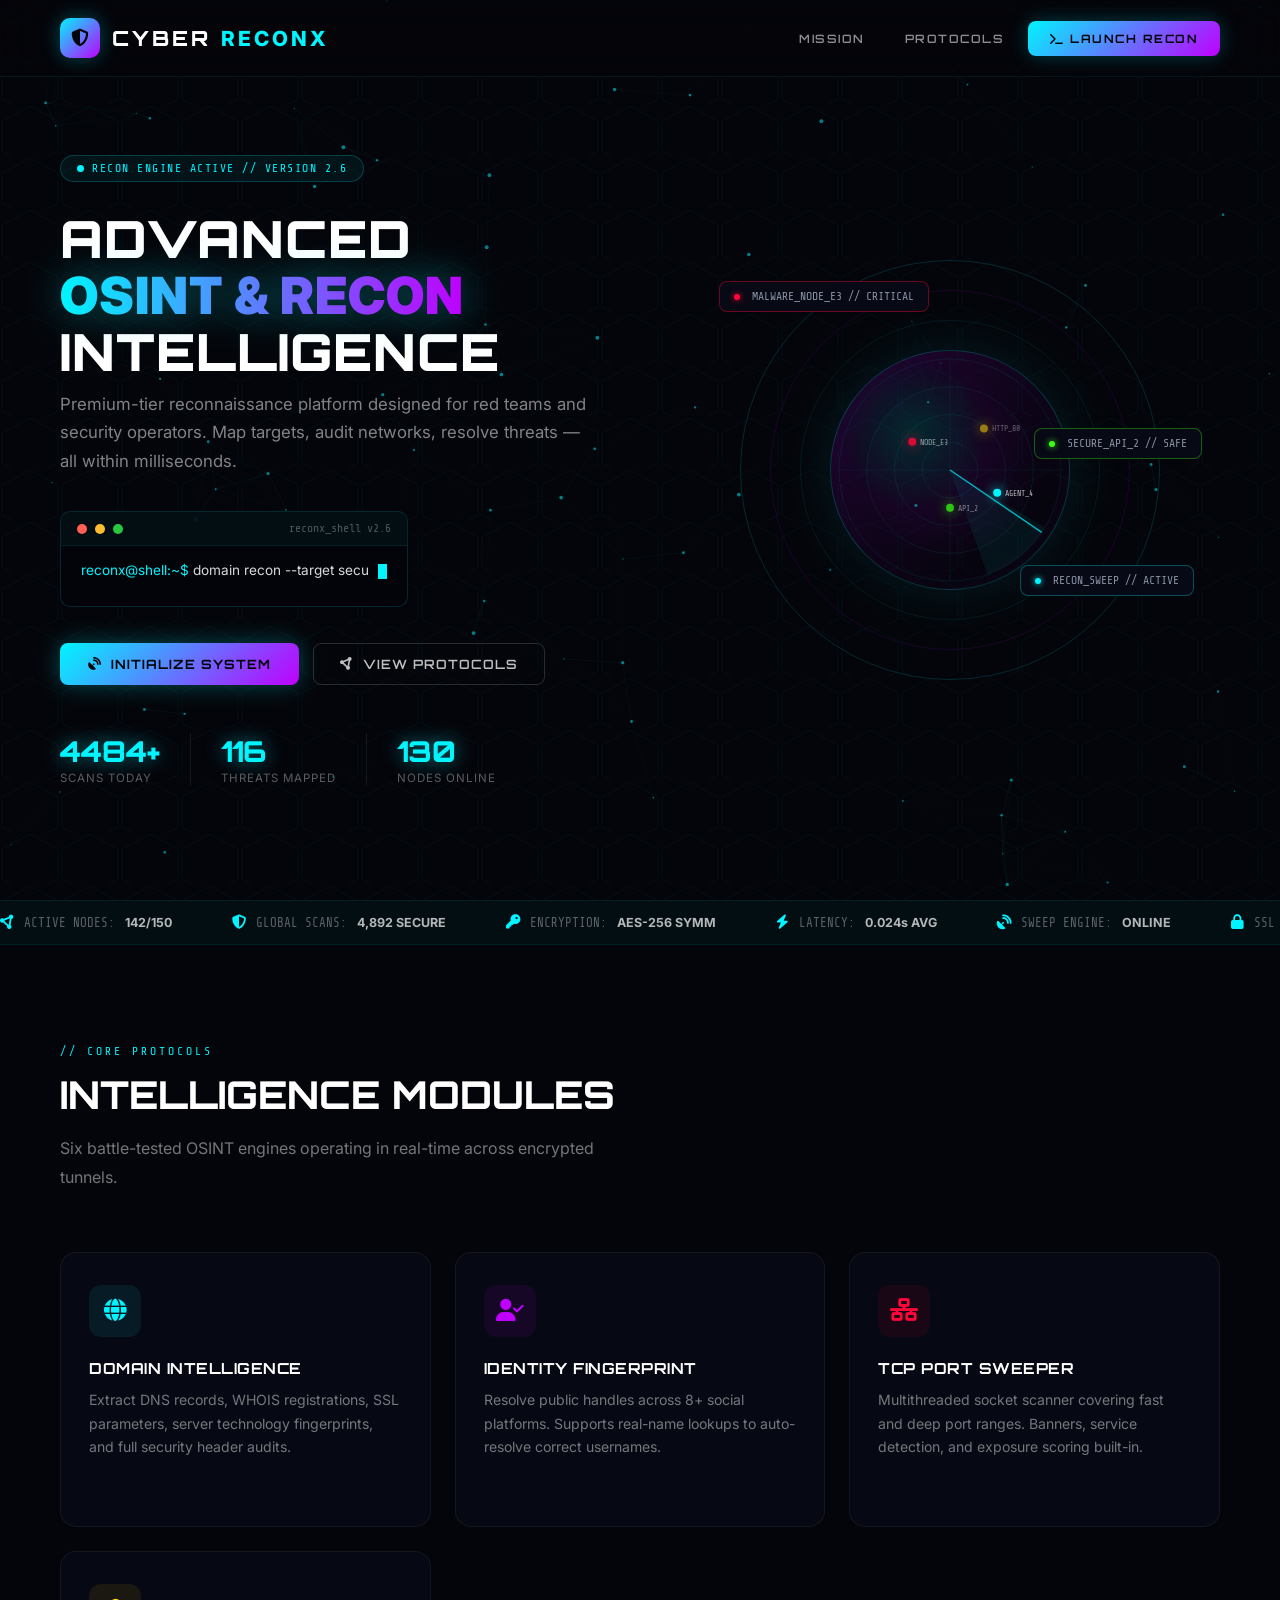
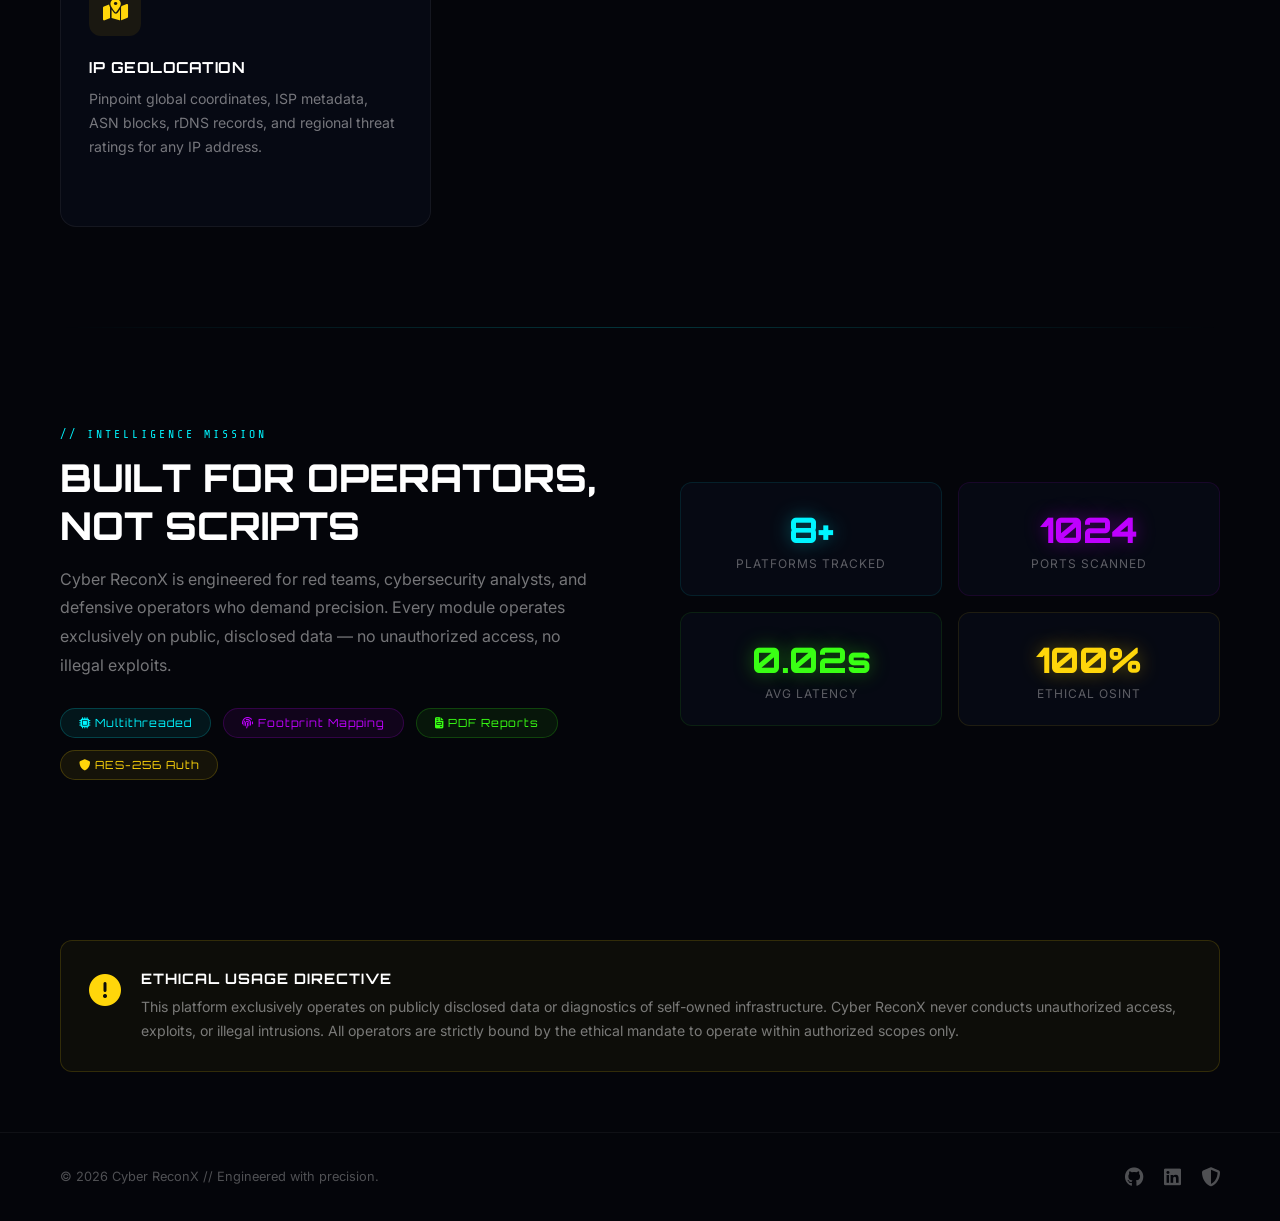
==== templates/index.html @ b82c9123 "Initial commit: Cyber ReconX OSINT platform v1.4" ====
<!DOCTYPE html>
<html lang="en">
<head>
    <meta charset="UTF-8">
    <meta name="viewport" content="width=device-width, initial-scale=1.0">
    <title>Cyber ReconX — OSINT Intelligence Platform</title>
    <meta name="description" content="Premium OSINT and network intelligence platform for red teams, analysts, and security operators.">
    <link href="https://fonts.googleapis.com/css2?family=Orbitron:wght@400;600;700;800;900&family=Share+Tech+Mono&family=Inter:wght@300;400;500;600;700&display=swap" rel="stylesheet">
    <link rel="stylesheet" href="https://cdnjs.cloudflare.com/ajax/libs/font-awesome/6.4.0/css/all.min.css">
    <link rel="stylesheet" href="/static/css/style.css">
    <style>
        /* ─── PAGE-LEVEL OVERRIDES ─── */
        :root {
            --neon-cyan: #00f5ff;
            --neon-purple: #bf00ff;
            --neon-green: #39ff14;
            --neon-red: #ff073a;
            --dark-base: #04050a;
            --dark-card: rgba(8, 10, 22, 0.8);
        }
        body.landing-body { background: var(--dark-base); overflow-x: hidden; }

        /* Particle Canvas */
        #particleCanvas {
            position: fixed; top: 0; left: 0;
            width: 100%; height: 100%;
            z-index: 0; pointer-events: none;
        }

        /* Hex Grid Overlay */
        .hex-overlay {
            position: fixed; inset: 0; z-index: 0; pointer-events: none;
            background-image: url("data:image/svg+xml,%3Csvg xmlns='http://www.w3.org/2000/svg' width='60' height='52'%3E%3Cpolygon points='30,2 58,17 58,47 30,62 2,47 2,17' fill='none' stroke='rgba(0,245,255,0.04)' stroke-width='1'/%3E%3C/svg%3E");
            background-size: 60px 52px;
        }

        /* ─── NAVBAR ─── */
        .nx-nav {
            position: fixed; top: 0; left: 0; right: 0; z-index: 999;
            display: flex; align-items: center; justify-content: space-between;
            padding: 18px 60px;
            background: rgba(4,5,10,0.75);
            backdrop-filter: blur(20px);
            border-bottom: 1px solid rgba(0,245,255,0.08);
            transition: all 0.4s ease;
        }
        .nx-nav.scrolled {
            padding: 12px 60px;
            background: rgba(4,5,10,0.95);
            border-bottom-color: rgba(0,245,255,0.15);
        }
        .nx-logo {
            display: flex; align-items: center; gap: 12px;
            text-decoration: none;
        }
        .nx-logo-icon {
            width: 40px; height: 40px;
            background: linear-gradient(135deg, var(--neon-cyan), var(--neon-purple));
            border-radius: 10px;
            display: flex; align-items: center; justify-content: center;
            font-size: 1.1rem; color: #04050a; font-weight: 900;
            box-shadow: 0 0 20px rgba(0,245,255,0.3);
            animation: logo-pulse 3s ease-in-out infinite;
        }
        @keyframes logo-pulse {
            0%,100% { box-shadow: 0 0 20px rgba(0,245,255,0.3); }
            50% { box-shadow: 0 0 35px rgba(191,0,255,0.4), 0 0 60px rgba(0,245,255,0.15); }
        }
        .nx-logo-text {
            font-family: 'Orbitron', sans-serif;
            font-size: 1.3rem; font-weight: 800; letter-spacing: 3px;
            color: #fff;
        }
        .nx-logo-text span { color: var(--neon-cyan); }
        .nx-links { display: flex; align-items: center; gap: 8px; }
        .nx-link {
            color: rgba(255,255,255,0.55);
            text-decoration: none;
            font-family: 'Orbitron', sans-serif;
            font-size: 0.72rem; font-weight: 600; letter-spacing: 1.5px;
            padding: 8px 16px; border-radius: 6px;
            transition: all 0.3s ease;
        }
        .nx-link:hover { color: var(--neon-cyan); background: rgba(0,245,255,0.06); }
        .nx-cta {
            background: linear-gradient(135deg, var(--neon-cyan), var(--neon-purple));
            color: #04050a !important; font-weight: 700 !important;
            padding: 10px 22px; border-radius: 8px;
            box-shadow: 0 0 20px rgba(0,245,255,0.25);
            transition: all 0.3s ease;
        }
        .nx-cta:hover { transform: translateY(-2px); box-shadow: 0 0 30px rgba(0,245,255,0.45); background: none !important; color: var(--neon-cyan) !important; border: 1px solid var(--neon-cyan); }

        /* ─── HERO ─── */
        .hero-wrap {
            min-height: 100vh;
            display: flex; align-items: center;
            padding: 100px 60px 60px;
            position: relative; z-index: 1;
        }
        .hero-inner {
            max-width: 1300px; margin: 0 auto; width: 100%;
            display: grid; grid-template-columns: 1fr 1fr; gap: 80px; align-items: center;
        }
        /* Left */
        .hero-badge {
            display: inline-flex; align-items: center; gap: 8px;
            background: rgba(0,245,255,0.06);
            border: 1px solid rgba(0,245,255,0.2);
            border-radius: 50px; padding: 6px 16px;
            font-family: 'Share Tech Mono', monospace;
            font-size: 0.72rem; color: var(--neon-cyan);
            letter-spacing: 1.5px; margin-bottom: 28px;
            animation: badge-float 4s ease-in-out infinite;
        }
        @keyframes badge-float {
            0%,100% { transform: translateY(0); }
            50% { transform: translateY(-4px); }
        }
        .badge-dot {
            width: 7px; height: 7px; border-radius: 50%;
            background: var(--neon-cyan);
            animation: badge-blink 1.2s ease-in-out infinite;
        }
        @keyframes badge-blink {
            0%,100% { opacity: 1; box-shadow: 0 0 6px var(--neon-cyan); }
            50% { opacity: 0.4; box-shadow: none; }
        }
        .hero-h1 {
            font-family: 'Orbitron', sans-serif;
            font-size: clamp(2.2rem, 4vw, 3.8rem);
            font-weight: 900; line-height: 1.1;
            color: #fff; letter-spacing: 1px; margin-bottom: 10px;
        }
        .hero-h1 .grad-text {
            background: linear-gradient(90deg, var(--neon-cyan), var(--neon-purple));
            -webkit-background-clip: text; -webkit-text-fill-color: transparent;
            background-clip: text;
            filter: drop-shadow(0 0 20px rgba(0,245,255,0.4));
        }
        .hero-sub {
            font-size: 1.05rem; color: rgba(255,255,255,0.5);
            line-height: 1.7; margin-bottom: 36px; max-width: 540px;
        }

        /* Terminal Box */
        .hero-terminal {
            background: rgba(4,5,10,0.9);
            border: 1px solid rgba(0,245,255,0.15);
            border-radius: 10px; margin-bottom: 36px;
            overflow: hidden;
        }
        .hero-terminal-bar {
            display: flex; align-items: center; gap: 8px;
            padding: 10px 16px;
            background: rgba(0,245,255,0.04);
            border-bottom: 1px solid rgba(0,245,255,0.08);
        }
        .t-dot { width: 10px; height: 10px; border-radius: 50%; }
        .t-dot.r { background: #ff5f57; }
        .t-dot.y { background: #febc2e; }
        .t-dot.g { background: #28c840; }
        .t-title { font-family: 'Share Tech Mono', monospace; font-size: 0.72rem; color: rgba(255,255,255,0.3); margin-left: auto; }
        .hero-terminal-body {
            padding: 16px 20px;
            font-family: 'Share Tech Mono', monospace;
            font-size: 0.85rem; min-height: 60px;
        }
        .t-prompt { color: var(--neon-cyan); }
        .t-cmd { color: rgba(255,255,255,0.85); }
        .t-cursor {
            display: inline-block; width: 9px; height: 15px;
            background: var(--neon-cyan); margin-left: 2px;
            animation: tcursor 0.8s step-end infinite;
            vertical-align: middle;
        }
        @keyframes tcursor { 50% { opacity: 0; } }

        /* Buttons */
        .hero-btns { display: flex; gap: 14px; flex-wrap: wrap; margin-bottom: 48px; }
        .btn-nx-primary {
            display: inline-flex; align-items: center; gap: 9px;
            background: linear-gradient(135deg, var(--neon-cyan), var(--neon-purple));
            color: #04050a; font-family: 'Orbitron', sans-serif;
            font-size: 0.8rem; font-weight: 700; letter-spacing: 1px;
            padding: 13px 28px; border-radius: 8px;
            text-decoration: none; border: none; cursor: pointer;
            transition: all 0.3s ease;
            box-shadow: 0 0 25px rgba(0,245,255,0.3);
        }
        .btn-nx-primary:hover {
            transform: translateY(-3px);
            box-shadow: 0 8px 40px rgba(0,245,255,0.5);
        }
        .btn-nx-outline {
            display: inline-flex; align-items: center; gap: 9px;
            background: transparent;
            color: rgba(255,255,255,0.75); font-family: 'Orbitron', sans-serif;
            font-size: 0.8rem; font-weight: 600; letter-spacing: 1px;
            padding: 12px 26px; border-radius: 8px;
            text-decoration: none; cursor: pointer;
            border: 1px solid rgba(255,255,255,0.15);
            transition: all 0.3s ease;
        }
        .btn-nx-outline:hover {
            border-color: var(--neon-cyan);
            color: var(--neon-cyan);
            background: rgba(0,245,255,0.05);
        }

        /* Hero Stats row */
        .hero-stats { display: flex; gap: 30px; flex-wrap: wrap; }
        .h-stat { display: flex; flex-direction: column; }
        .h-stat-val {
            font-family: 'Orbitron', sans-serif;
            font-size: 1.8rem; font-weight: 800;
            color: var(--neon-cyan);
            text-shadow: 0 0 20px rgba(0,245,255,0.5);
        }
        .h-stat-label { font-size: 0.72rem; color: rgba(255,255,255,0.35); letter-spacing: 1px; margin-top: 2px; }
        .h-stat-divider { width: 1px; background: rgba(255,255,255,0.08); }

        /* ─── RIGHT: ANIMATED GLOBE / RADAR ─── */
        .hero-right { display: flex; align-items: center; justify-content: center; position: relative; }
        .globe-container {
            position: relative; width: 420px; height: 420px;
        }
        .globe-ring {
            position: absolute; inset: 0;
            border-radius: 50%;
            border: 1px solid rgba(0,245,255,0.1);
            animation: ring-spin linear infinite;
        }
        .globe-ring:nth-child(1) { animation-duration: 8s; border-color: rgba(0,245,255,0.15); }
        .globe-ring:nth-child(2) {
            inset: 30px;
            border-color: rgba(191,0,255,0.12);
            animation-duration: 12s; animation-direction: reverse;
        }
        .globe-ring:nth-child(3) {
            inset: 60px;
            border-color: rgba(0,245,255,0.08);
            animation-duration: 16s;
        }
        @keyframes ring-spin {
            from { transform: rotate(0deg) rotateX(60deg); }
            to { transform: rotate(360deg) rotateX(60deg); }
        }
        .globe-core {
            position: absolute;
            inset: 90px;
            border-radius: 50%;
            background: radial-gradient(circle at 35% 35%, rgba(0,245,255,0.15), rgba(191,0,255,0.1), transparent 70%);
            border: 1px solid rgba(0,245,255,0.2);
            box-shadow:
                0 0 60px rgba(0,245,255,0.1),
                inset 0 0 40px rgba(191,0,255,0.08);
            overflow: hidden;
        }
        #radarCanvas { width: 100%; height: 100%; border-radius: 50%; }

        /* Floating threat tags */
        .threat-tag {
            position: absolute;
            background: rgba(8,10,22,0.9);
            border: 1px solid rgba(0,245,255,0.25);
            border-radius: 8px; padding: 8px 14px;
            font-family: 'Share Tech Mono', monospace;
            font-size: 0.72rem;
            backdrop-filter: blur(10px);
            animation: tag-float 5s ease-in-out infinite;
            white-space: nowrap;
        }
        .threat-tag .tt-dot { display: inline-block; width: 6px; height: 6px; border-radius: 50%; margin-right: 6px; }
        .threat-tag-1 { top: 5%; left: -5%; animation-delay: 0s; border-color: rgba(255,7,58,0.4); }
        .threat-tag-2 { bottom: 20%; right: -8%; animation-delay: 1.5s; border-color: rgba(0,245,255,0.3); }
        .threat-tag-3 { top: 40%; right: -10%; animation-delay: 3s; border-color: rgba(57,255,20,0.35); }
        @keyframes tag-float {
            0%,100% { transform: translateY(0); }
            50% { transform: translateY(-8px); }
        }

        /* ─── MARQUEE STRIP ─── */
        .marquee-strip {
            position: relative; z-index: 1;
            background: rgba(0,245,255,0.04);
            border-top: 1px solid rgba(0,245,255,0.08);
            border-bottom: 1px solid rgba(0,245,255,0.08);
            padding: 14px 0; overflow: hidden;
        }
        .marquee-inner {
            display: flex; gap: 60px;
            animation: marquee-scroll 30s linear infinite;
            width: max-content;
        }
        @keyframes marquee-scroll {
            from { transform: translateX(0); }
            to { transform: translateX(-50%); }
        }
        .marquee-item {
            display: flex; align-items: center; gap: 10px;
            font-family: 'Share Tech Mono', monospace;
            font-size: 0.78rem; color: rgba(255,255,255,0.35);
            white-space: nowrap;
        }
        .marquee-item i { color: var(--neon-cyan); font-size: 0.9rem; }
        .marquee-item span.val { color: rgba(255,255,255,0.7); font-weight: bold; }

        /* ─── ABOUT / FEATURES ─── */
        .section-wrap {
            padding: 100px 60px; position: relative; z-index: 1;
        }
        .section-label {
            font-family: 'Share Tech Mono', monospace;
            font-size: 0.72rem; color: var(--neon-cyan);
            letter-spacing: 3px; text-transform: uppercase;
            margin-bottom: 12px; display: block;
        }
        .section-h {
            font-family: 'Orbitron', sans-serif;
            font-size: clamp(1.6rem, 3vw, 2.4rem);
            font-weight: 800; color: #fff;
            margin-bottom: 16px;
        }
        .section-p {
            color: rgba(255,255,255,0.45); line-height: 1.8;
            max-width: 580px; font-size: 1rem;
        }

        /* Features Grid */
        .features-nx-grid {
            display: grid;
            grid-template-columns: repeat(auto-fit, minmax(280px, 1fr));
            gap: 24px; margin-top: 60px;
        }
        .feat-card {
            background: var(--dark-card);
            border: 1px solid rgba(255,255,255,0.06);
            border-radius: 16px; padding: 32px 28px;
            position: relative; overflow: hidden;
            transition: all 0.4s cubic-bezier(0.165,0.84,0.44,1);
            cursor: default;
        }
        .feat-card::before {
            content: ''; position: absolute;
            top: 0; left: 0; right: 0; height: 1px;
            background: linear-gradient(90deg, transparent, var(--feat-color), transparent);
            opacity: 0; transition: opacity 0.4s ease;
        }
        .feat-card:hover { transform: translateY(-6px); border-color: rgba(255,255,255,0.12); }
        .feat-card:hover::before { opacity: 1; }
        .feat-icon-wrap {
            width: 52px; height: 52px; border-radius: 12px;
            display: flex; align-items: center; justify-content: center;
            font-size: 1.4rem; margin-bottom: 22px;
            background: var(--feat-bg);
        }
        .feat-h { font-family: 'Orbitron', sans-serif; font-size: 0.95rem; font-weight: 700; color: #fff; margin-bottom: 10px; letter-spacing: 0.5px; }
        .feat-p { color: rgba(255,255,255,0.45); font-size: 0.88rem; line-height: 1.7; }
        .feat-arrow {
            display: inline-flex; align-items: center; gap: 6px;
            margin-top: 20px; color: var(--feat-color);
            font-size: 0.78rem; font-family: 'Share Tech Mono', monospace;
            opacity: 0; transform: translateX(-8px);
            transition: all 0.3s ease;
        }
        .feat-card:hover .feat-arrow { opacity: 1; transform: translateX(0); }

        .feat-card.cyan  { --feat-color: var(--neon-cyan);   --feat-bg: rgba(0,245,255,0.08); }
        .feat-card.purple{ --feat-color: var(--neon-purple); --feat-bg: rgba(191,0,255,0.08); }
        .feat-card.red   { --feat-color: var(--neon-red);    --feat-bg: rgba(255,7,58,0.08); }
        .feat-card.yellow{ --feat-color: #ffd60a;            --feat-bg: rgba(255,214,10,0.08); }
        .feat-card.cyan  .feat-icon-wrap i { color: var(--neon-cyan); }
        .feat-card.purple .feat-icon-wrap i { color: var(--neon-purple); }
        .feat-card.red   .feat-icon-wrap i { color: var(--neon-red); }
        .feat-card.yellow .feat-icon-wrap i { color: #ffd60a; }

        /* Glow divider */
        .glow-divider {
            height: 1px; margin: 0 60px;
            background: linear-gradient(90deg, transparent, rgba(0,245,255,0.2), transparent);
            position: relative; z-index: 1;
        }

        /* Ethics */
        .ethics-nx {
            display: flex; align-items: flex-start; gap: 20px;
            background: rgba(255,214,10,0.04);
            border: 1px solid rgba(255,214,10,0.15);
            border-radius: 12px; padding: 28px;
            margin: 60px;
            position: relative; z-index: 1;
        }
        .ethics-icon { font-size: 2rem; color: #ffd60a; flex-shrink: 0; margin-top: 2px; }
        .ethics-nx h5 { font-family: 'Orbitron', sans-serif; color: #fff; margin-bottom: 8px; font-size: 0.9rem; letter-spacing: 1px; }
        .ethics-nx p { font-size: 0.88rem; color: rgba(255,255,255,0.45); line-height: 1.7; }

        /* Footer */
        .nx-footer {
            position: relative; z-index: 1;
            border-top: 1px solid rgba(255,255,255,0.05);
            padding: 32px 60px;
            display: flex; align-items: center; justify-content: space-between;
        }
        .nx-footer p { font-size: 0.8rem; color: rgba(255,255,255,0.3); }
        .nx-footer-links { display: flex; gap: 20px; }
        .nx-footer-links a { color: rgba(255,255,255,0.3); font-size: 1.2rem; transition: color 0.3s ease; text-decoration: none; }
        .nx-footer-links a:hover { color: var(--neon-cyan); }

        @media(max-width: 900px) {
            .hero-inner { grid-template-columns: 1fr; gap: 50px; }
            .globe-container { width: 300px; height: 300px; }
            .nx-nav { padding: 16px 24px; }
            .hero-wrap { padding: 90px 24px 50px; }
            .section-wrap { padding: 70px 24px; }
            .ethics-nx { margin: 0 24px 40px; }
            .glow-divider { margin: 0 24px; }
        }
    </style>
</head>
<body class="landing-body">
    <canvas id="particleCanvas"></canvas>
    <div class="hex-overlay"></div>

    <!-- Navbar -->
    <nav class="nx-nav" id="mainNav">
        <a href="/" class="nx-logo">
            <div class="nx-logo-icon"><i class="fa-solid fa-shield-halved"></i></div>
            <span class="nx-logo-text">CYBER <span>RECONX</span></span>
        </a>
        <div class="nx-links">
            <a href="#mission" class="nx-link">MISSION</a>
            <a href="#protocols" class="nx-link">PROTOCOLS</a>
            <a href="/login" class="nx-link nx-cta"><i class="fa-solid fa-terminal"></i> LAUNCH RECON</a>
        </div>
    </nav>

    <!-- Hero Section -->
    <section class="hero-wrap" id="hero">
        <div class="hero-inner">
            <!-- Left -->
            <div class="hero-left">
                <div class="hero-badge">
                    <span class="badge-dot"></span>
                    RECON ENGINE ACTIVE // VERSION 2.6
                </div>

                <h1 class="hero-h1">
                    ADVANCED<br>
                    <span class="grad-text">OSINT & RECON</span><br>
                    INTELLIGENCE
                </h1>

                <p class="hero-sub">
                    Premium-tier reconnaissance platform designed for red teams and security operators.
                    Map targets, audit networks, resolve threats — all within milliseconds.
                </p>

                <div class="hero-terminal">
                    <div class="hero-terminal-bar">
                        <span class="t-dot r"></span>
                        <span class="t-dot y"></span>
                        <span class="t-dot g"></span>
                        <span class="t-title">reconx_shell v2.6</span>
                    </div>
                    <div class="hero-terminal-body">
                        <span class="t-prompt">reconx@shell:~$ </span>
                        <span class="t-cmd" id="termCmd"></span>
                        <span class="t-cursor"></span>
                    </div>
                </div>

                <div class="hero-btns">
                    <a href="/login" class="btn-nx-primary"><i class="fa-solid fa-satellite-dish"></i> INITIALIZE SYSTEM</a>
                    <a href="#protocols" class="btn-nx-outline"><i class="fa-solid fa-circle-nodes"></i> VIEW PROTOCOLS</a>
                </div>

                <div class="hero-stats">
                    <div class="h-stat">
                        <span class="h-stat-val" id="count1">0</span>
                        <span class="h-stat-label">SCANS TODAY</span>
                    </div>
                    <div class="h-stat-divider"></div>
                    <div class="h-stat">
                        <span class="h-stat-val" id="count2">0</span>
                        <span class="h-stat-label">THREATS MAPPED</span>
                    </div>
                    <div class="h-stat-divider"></div>
                    <div class="h-stat">
                        <span class="h-stat-val" id="count3">0</span>
                        <span class="h-stat-label">NODES ONLINE</span>
                    </div>
                </div>
            </div>

            <!-- Right: Radar Globe -->
            <div class="hero-right">
                <div class="globe-container">
                    <div class="globe-ring"></div>
                    <div class="globe-ring"></div>
                    <div class="globe-ring"></div>
                    <div class="globe-core">
                        <canvas id="radarCanvas"></canvas>
                    </div>

                    <div class="threat-tag threat-tag-1">
                        <span class="tt-dot" style="background:#ff073a;box-shadow:0 0 6px #ff073a;"></span>
                        MALWARE_NODE_E3 // CRITICAL
                    </div>
                    <div class="threat-tag threat-tag-2">
                        <span class="tt-dot" style="background:#00f5ff;box-shadow:0 0 6px #00f5ff;"></span>
                        RECON_SWEEP // ACTIVE
                    </div>
                    <div class="threat-tag threat-tag-3">
                        <span class="tt-dot" style="background:#39ff14;box-shadow:0 0 6px #39ff14;"></span>
                        SECURE_API_2 // SAFE
                    </div>
                </div>
            </div>
        </div>
    </section>

    <!-- Marquee Strip -->
    <div class="marquee-strip">
        <div class="marquee-inner" id="marqueeInner">
            <!-- items duplicated by JS -->
        </div>
    </div>

    <!-- Features Section -->
    <section class="section-wrap" id="protocols">
        <div style="max-width:1300px;margin:0 auto;">
            <span class="section-label">// CORE PROTOCOLS</span>
            <h2 class="section-h">INTELLIGENCE MODULES</h2>
            <p class="section-p">Six battle-tested OSINT engines operating in real-time across encrypted tunnels.</p>

            <div class="features-nx-grid">
                <div class="feat-card cyan">
                    <div class="feat-icon-wrap"><i class="fa-solid fa-globe"></i></div>
                    <h4 class="feat-h">DOMAIN INTELLIGENCE</h4>
                    <p class="feat-p">Extract DNS records, WHOIS registrations, SSL parameters, server technology fingerprints, and full security header audits.</p>
                    <span class="feat-arrow"><i class="fa-solid fa-arrow-right"></i> ACTIVATE MODULE</span>
                </div>
                <div class="feat-card purple">
                    <div class="feat-icon-wrap"><i class="fa-solid fa-user-check"></i></div>
                    <h4 class="feat-h">IDENTITY FINGERPRINT</h4>
                    <p class="feat-p">Resolve public handles across 8+ social platforms. Supports real-name lookups to auto-resolve correct usernames.</p>
                    <span class="feat-arrow"><i class="fa-solid fa-arrow-right"></i> ACTIVATE MODULE</span>
                </div>
                <div class="feat-card red">
                    <div class="feat-icon-wrap"><i class="fa-solid fa-network-wired"></i></div>
                    <h4 class="feat-h">TCP PORT SWEEPER</h4>
                    <p class="feat-p">Multithreaded socket scanner covering fast and deep port ranges. Banners, service detection, and exposure scoring built-in.</p>
                    <span class="feat-arrow"><i class="fa-solid fa-arrow-right"></i> ACTIVATE MODULE</span>
                </div>
                <div class="feat-card yellow">
                    <div class="feat-icon-wrap"><i class="fa-solid fa-map-location-dot"></i></div>
                    <h4 class="feat-h">IP GEOLOCATION</h4>
                    <p class="feat-p">Pinpoint global coordinates, ISP metadata, ASN blocks, rDNS records, and regional threat ratings for any IP address.</p>
                    <span class="feat-arrow"><i class="fa-solid fa-arrow-right"></i> ACTIVATE MODULE</span>
                </div>
            </div>
        </div>
    </section>

    <div class="glow-divider"></div>

    <!-- About / Mission -->
    <section class="section-wrap" id="mission">
        <div style="max-width:1300px;margin:0 auto;display:grid;grid-template-columns:1fr 1fr;gap:80px;align-items:center;">
            <div>
                <span class="section-label">// INTELLIGENCE MISSION</span>
                <h2 class="section-h">BUILT FOR OPERATORS,<br>NOT SCRIPTS</h2>
                <p class="section-p" style="max-width:100%;">
                    Cyber ReconX is engineered for red teams, cybersecurity analysts, and defensive operators who demand precision.
                    Every module operates exclusively on public, disclosed data — no unauthorized access, no illegal exploits.
                </p>
                <div style="display:flex;flex-wrap:wrap;gap:12px;margin-top:28px;">
                    <span style="background:rgba(0,245,255,0.07);border:1px solid rgba(0,245,255,0.2);padding:7px 18px;border-radius:50px;font-family:'Orbitron',sans-serif;font-size:0.7rem;color:var(--neon-cyan);letter-spacing:1px;"><i class="fa-solid fa-microchip"></i> Multithreaded</span>
                    <span style="background:rgba(191,0,255,0.07);border:1px solid rgba(191,0,255,0.2);padding:7px 18px;border-radius:50px;font-family:'Orbitron',sans-serif;font-size:0.7rem;color:var(--neon-purple);letter-spacing:1px;"><i class="fa-solid fa-fingerprint"></i> Footprint Mapping</span>
                    <span style="background:rgba(57,255,20,0.07);border:1px solid rgba(57,255,20,0.2);padding:7px 18px;border-radius:50px;font-family:'Orbitron',sans-serif;font-size:0.7rem;color:var(--neon-green);letter-spacing:1px;"><i class="fa-solid fa-file-invoice"></i> PDF Reports</span>
                    <span style="background:rgba(255,214,10,0.07);border:1px solid rgba(255,214,10,0.2);padding:7px 18px;border-radius:50px;font-family:'Orbitron',sans-serif;font-size:0.7rem;color:#ffd60a;letter-spacing:1px;"><i class="fa-solid fa-shield"></i> AES-256 Auth</span>
                </div>
            </div>
            <div style="display:grid;grid-template-columns:1fr 1fr;gap:16px;">
                <div style="background:var(--dark-card);border:1px solid rgba(0,245,255,0.1);border-radius:12px;padding:24px;text-align:center;">
                    <div style="font-family:'Orbitron',sans-serif;font-size:2.2rem;font-weight:800;color:var(--neon-cyan);text-shadow:0 0 20px rgba(0,245,255,0.4);">8+</div>
                    <div style="font-size:0.75rem;color:rgba(255,255,255,0.35);margin-top:4px;letter-spacing:1px;">PLATFORMS TRACKED</div>
                </div>
                <div style="background:var(--dark-card);border:1px solid rgba(191,0,255,0.1);border-radius:12px;padding:24px;text-align:center;">
                    <div style="font-family:'Orbitron',sans-serif;font-size:2.2rem;font-weight:800;color:var(--neon-purple);text-shadow:0 0 20px rgba(191,0,255,0.4);">1024</div>
                    <div style="font-size:0.75rem;color:rgba(255,255,255,0.35);margin-top:4px;letter-spacing:1px;">PORTS SCANNED</div>
                </div>
                <div style="background:var(--dark-card);border:1px solid rgba(57,255,20,0.1);border-radius:12px;padding:24px;text-align:center;">
                    <div style="font-family:'Orbitron',sans-serif;font-size:2.2rem;font-weight:800;color:var(--neon-green);text-shadow:0 0 20px rgba(57,255,20,0.4);">0.02s</div>
                    <div style="font-size:0.75rem;color:rgba(255,255,255,0.35);margin-top:4px;letter-spacing:1px;">AVG LATENCY</div>
                </div>
                <div style="background:var(--dark-card);border:1px solid rgba(255,214,10,0.1);border-radius:12px;padding:24px;text-align:center;">
                    <div style="font-family:'Orbitron',sans-serif;font-size:2.2rem;font-weight:800;color:#ffd60a;text-shadow:0 0 20px rgba(255,214,10,0.4);">100%</div>
                    <div style="font-size:0.75rem;color:rgba(255,255,255,0.35);margin-top:4px;letter-spacing:1px;">ETHICAL OSINT</div>
                </div>
            </div>
        </div>
    </section>

    <!-- Ethics Banner -->
    <div class="ethics-nx">
        <span class="ethics-icon"><i class="fa-solid fa-circle-exclamation"></i></span>
        <div>
            <h5>ETHICAL USAGE DIRECTIVE</h5>
            <p>This platform exclusively operates on publicly disclosed data or diagnostics of self-owned infrastructure. Cyber ReconX never conducts unauthorized access, exploits, or illegal intrusions. All operators are strictly bound by the ethical mandate to operate within authorized scopes only.</p>
        </div>
    </div>

    <!-- Footer -->
    <footer class="nx-footer">
        <p>&copy; 2026 Cyber ReconX // Engineered with precision.</p>
        <div class="nx-footer-links">
            <a href="#"><i class="fa-brands fa-github"></i></a>
            <a href="#"><i class="fa-brands fa-linkedin"></i></a>
            <a href="#"><i class="fa-solid fa-shield-halved"></i></a>
        </div>
    </footer>

    <script>
    // ─── PARTICLE NETWORK ───
    (function() {
        const canvas = document.getElementById('particleCanvas');
        const ctx = canvas.getContext('2d');
        let W, H, particles = [];
        const PARTICLE_COUNT = 80;
        const MAX_DIST = 140;

        function resize() {
            W = canvas.width = window.innerWidth;
            H = canvas.height = window.innerHeight;
        }
        resize();
        window.addEventListener('resize', resize);

        for (let i = 0; i < PARTICLE_COUNT; i++) {
            particles.push({
                x: Math.random() * window.innerWidth,
                y: Math.random() * window.innerHeight,
                vx: (Math.random() - 0.5) * 0.4,
                vy: (Math.random() - 0.5) * 0.4,
                r: Math.random() * 1.5 + 0.5
            });
        }

        function drawParticles() {
            ctx.clearRect(0, 0, W, H);
            particles.forEach(p => {
                p.x += p.vx; p.y += p.vy;
                if (p.x < 0 || p.x > W) p.vx *= -1;
                if (p.y < 0 || p.y > H) p.vy *= -1;
                ctx.beginPath();
                ctx.arc(p.x, p.y, p.r, 0, Math.PI * 2);
                ctx.fillStyle = 'rgba(0,245,255,0.5)';
                ctx.fill();
            });
            for (let i = 0; i < particles.length; i++) {
                for (let j = i + 1; j < particles.length; j++) {
                    const dx = particles[i].x - particles[j].x;
                    const dy = particles[i].y - particles[j].y;
                    const dist = Math.sqrt(dx*dx + dy*dy);
                    if (dist < MAX_DIST) {
                        ctx.beginPath();
                        ctx.moveTo(particles[i].x, particles[i].y);
                        ctx.lineTo(particles[j].x, particles[j].y);
                        ctx.strokeStyle = `rgba(0,245,255,${0.12 * (1 - dist/MAX_DIST)})`;
                        ctx.lineWidth = 0.6;
                        ctx.stroke();
                    }
                }
            }
            requestAnimationFrame(drawParticles);
        }
        drawParticles();
    })();

    // ─── RADAR CANVAS ───
    (function() {
        const c = document.getElementById('radarCanvas');
        const ctx = c.getContext('2d');
        let angle = 0;
        const blips = [
            { ax: 0.3, ay: 0.35, color: '#ff073a', label: 'NODE_E3', opacity: 1 },
            { ax: 0.68, ay: 0.28, color: '#ffd60a', label: 'HTTP_80', opacity: 0.7 },
            { ax: 0.5, ay: 0.7, color: '#39ff14', label: 'API_2', opacity: 0.9 },
            { ax: 0.75, ay: 0.62, color: '#00f5ff', label: 'AGENT_4', opacity: 0.6 },
        ];
        function resize() {
            c.width = c.offsetWidth;
            c.height = c.offsetHeight;
        }
        resize();
        window.addEventListener('resize', resize);

        function draw() {
            const W = c.width, H = c.height;
            ctx.clearRect(0, 0, W, H);
            const cx = W/2, cy = H/2;
            const r = Math.min(cx, cy) - 8;

            // Rings
            [0.25, 0.5, 0.75, 1].forEach(f => {
                ctx.beginPath();
                ctx.arc(cx, cy, r * f, 0, Math.PI * 2);
                ctx.strokeStyle = 'rgba(0,245,255,0.07)';
                ctx.lineWidth = 1;
                ctx.stroke();
            });
            // Crosshairs
            ctx.strokeStyle = 'rgba(0,245,255,0.06)';
            ctx.beginPath(); ctx.moveTo(cx-r, cy); ctx.lineTo(cx+r, cy); ctx.stroke();
            ctx.beginPath(); ctx.moveTo(cx, cy-r); ctx.lineTo(cx, cy+r); ctx.stroke();

            // Sweep
            angle += 0.013;
            ctx.save(); ctx.translate(cx, cy); ctx.rotate(angle);
            const grad = ctx.createConicalGradient ? null : (() => {
                const g = ctx.createRadialGradient(0,0,0,0,0,r);
                g.addColorStop(0, 'rgba(0,245,255,0.18)');
                g.addColorStop(1, 'rgba(0,245,255,0)');
                return g;
            })();
            ctx.beginPath(); ctx.moveTo(0,0); ctx.arc(0,0,r,-0.05, Math.PI/5); ctx.closePath();
            ctx.fillStyle = 'rgba(0,245,255,0.06)';
            ctx.fill();
            ctx.strokeStyle = 'rgba(0,245,255,0.7)'; ctx.lineWidth = 1.5;
            ctx.beginPath(); ctx.moveTo(0,0); ctx.lineTo(r,0); ctx.stroke();
            ctx.restore();

            // Blips
            blips.forEach(b => {
                const bx = cx + (b.ax - 0.5) * r * 1.7;
                const by = cy + (b.ay - 0.5) * r * 1.7;
                const bangle = Math.atan2(by-cy, bx-cx);
                const sweep = ((angle % (Math.PI*2)) + Math.PI*2) % (Math.PI*2);
                const ba = (bangle + Math.PI*2) % (Math.PI*2);
                if (Math.abs(sweep - ba) < 0.18) b.opacity = 1;
                else b.opacity = Math.max(0.12, b.opacity - 0.004);
                ctx.save();
                ctx.globalAlpha = b.opacity;
                ctx.shadowColor = b.color; ctx.shadowBlur = 12;
                ctx.beginPath(); ctx.arc(bx, by, 4, 0, Math.PI*2);
                ctx.fillStyle = b.color; ctx.fill();
                ctx.restore();
                if (b.opacity > 0.4) {
                    ctx.save(); ctx.globalAlpha = b.opacity * 0.7;
                    ctx.fillStyle = '#fff'; ctx.font = '8px "Share Tech Mono"';
                    ctx.fillText(b.label, bx+8, by+3);
                    ctx.restore();
                }
            });

            requestAnimationFrame(draw);
        }
        draw();
    })();

    // ─── TERMINAL TYPING ───
    (function() {
        const el = document.getElementById('termCmd');
        const cmds = [
            'domain recon --target secure-endpoint.org',
            'netscan --mode fast --threads 32',
            'identity trace --username leomessi',
            'ip geolocate --target 8.8.8.8 --asn',
            'report generate --output audit_2026.pdf',
        ];
        let ci = 0, ti = 0, typing = true;
        function tick() {
            if (typing) {
                if (ti < cmds[ci].length) { el.textContent += cmds[ci][ti++]; setTimeout(tick, 60); }
                else { typing = false; setTimeout(tick, 2200); }
            } else {
                if (ti > 0) { el.textContent = cmds[ci].slice(0, --ti); setTimeout(tick, 28); }
                else { typing = true; ci = (ci+1)%cmds.length; setTimeout(tick, 400); }
            }
        }
        tick();
    })();

    // ─── COUNT-UP ───
    function countUp(id, target, suffix='') {
        let v = 0, step = target / 60;
        const el = document.getElementById(id);
        const iv = setInterval(() => {
            v = Math.min(v + step, target);
            el.textContent = Math.round(v) + suffix;
            if (v >= target) clearInterval(iv);
        }, 30);
    }
    countUp('count1', 4892, '+');
    countUp('count2', 127);
    countUp('count3', 142);

    // ─── MARQUEE ───
    (function() {
        const items = [
            { icon:'fa-circle-nodes', label:'ACTIVE NODES', val:'142/150' },
            { icon:'fa-shield-halved', label:'GLOBAL SCANS', val:'4,892 SECURE' },
            { icon:'fa-key', label:'ENCRYPTION', val:'AES-256 SYMM' },
            { icon:'fa-bolt', label:'LATENCY', val:'0.024s AVG' },
            { icon:'fa-satellite-dish', label:'SWEEP ENGINE', val:'ONLINE' },
            { icon:'fa-lock', label:'SSL CERTS', val:'312 VERIFIED' },
            { icon:'fa-terminal', label:'SHELL SESSIONS', val:'6 ACTIVE' },
            { icon:'fa-globe', label:'DOMAINS MAPPED', val:'891 TODAY' },
        ];
        const container = document.getElementById('marqueeInner');
        // duplicate for infinite scroll
        [...items, ...items].forEach(item => {
            const div = document.createElement('div');
            div.className = 'marquee-item';
            div.innerHTML = `<i class="fa-solid ${item.icon}"></i> ${item.label}: <span class="val">${item.val}</span>`;
            container.appendChild(div);
        });
    })();

    // ─── NAVBAR SCROLL ───
    window.addEventListener('scroll', () => {
        document.getElementById('mainNav').classList.toggle('scrolled', window.scrollY > 60);
    });
    </script>
</body>
</html>
---- static/css/style.css ----
:root {
    --bg-dark: #08090c;
    --card-bg: rgba(15, 17, 26, 0.7);
    --border-color: rgba(27, 30, 46, 0.6);
    --text-white: #ffffff;
    --text-gray: #8a93a6;
    
    /* Neon glow colors */
    --cyan: #00f0ff;
    --purple: #bc00dd;
    --red: #ff3b30;
    --yellow: #ffcc00;
    --green: #34c759;
    
    /* Glow trans */
    --cyan-glow: rgba(0, 240, 255, 0.15);
    --purple-glow: rgba(188, 0, 221, 0.15);
    --red-glow: rgba(255, 59, 48, 0.15);
    --yellow-glow: rgba(255, 204, 0, 0.15);
}

* {
    margin: 0;
    padding: 0;
    box-sizing: border-box;
    font-family: 'Inter', sans-serif;
}

body {
    background-color: var(--bg-dark);
    color: var(--text-gray);
    overflow-x: hidden;
}

.landing-body {
    min-height: 100vh;
}

/* Glassmorphism Styles */
.glass-card {
    background: var(--card-bg);
    backdrop-filter: blur(12px);
    -webkit-backdrop-filter: blur(12px);
    border: 1px solid var(--border-color);
    border-radius: 12px;
    padding: 24px;
    box-shadow: 0 8px 32px 0 rgba(0, 0, 0, 0.4);
    transition: all 0.3s ease;
}

.glass-card:hover {
    border-color: rgba(0, 240, 255, 0.25);
    box-shadow: 0 8px 32px 0 rgba(0, 240, 255, 0.08);
}

/* Buttons */
.btn {
    display: inline-flex;
    align-items: center;
    gap: 8px;
    padding: 12px 24px;
    border-radius: 8px;
    font-weight: 600;
    text-transform: uppercase;
    font-size: 0.85rem;
    cursor: pointer;
    text-decoration: none;
    transition: all 0.3s ease;
}

.btn-primary {
    background: linear-gradient(135deg, var(--cyan), var(--purple));
    color: var(--bg-dark);
    border: none;
}

.btn-glow:hover {
    box-shadow: 0 0 15px var(--cyan);
    transform: translateY(-2px);
}

.btn-secondary {
    background: transparent;
    color: var(--text-white);
    border: 1px solid var(--border-color);
}

.btn-secondary:hover {
    background: rgba(255, 255, 255, 0.05);
    border-color: var(--text-white);
}

.border-cyan {
    border-color: var(--cyan) !important;
}

.border-cyan:hover {
    box-shadow: 0 0 10px var(--cyan);
}

/* Matrix Background Canvas */
.matrix-canvas-wrapper {
    position: fixed;
    top: 0;
    left: 0;
    width: 100vw;
    height: 100vh;
    z-index: -2;
    opacity: 0.35;
}

.cyber-grid {
    position: fixed;
    top: 0;
    left: 0;
    width: 100vw;
    height: 100vh;
    background-size: 40px 40px;
    background-image: 
        linear-gradient(to right, rgba(0, 240, 255, 0.03) 1px, transparent 1px),
        linear-gradient(to bottom, rgba(0, 240, 255, 0.03) 1px, transparent 1px);
    z-index: -1;
}

/* Navbar / Header */
.header {
    display: flex;
    justify-content: space-between;
    align-items: center;
    padding: 24px 60px;
    background: rgba(8, 9, 12, 0.8);
    backdrop-filter: blur(10px);
    border-bottom: 1px solid var(--border-color);
    position: sticky;
    top: 0;
    z-index: 100;
}

.logo {
    display: flex;
    align-items: center;
    gap: 12px;
}

.logo i {
    font-size: 1.8rem;
    color: var(--cyan);
}

.logo h1 {
    font-family: 'Orbitron', sans-serif;
    font-size: 1.5rem;
    color: var(--text-white);
    letter-spacing: 2px;
}

.logo h1 span {
    color: var(--cyan);
}

.nav {
    display: flex;
    align-items: center;
    gap: 32px;
}

.nav a {
    color: var(--text-gray);
    text-decoration: none;
    font-family: 'Orbitron', sans-serif;
    font-size: 0.85rem;
    font-weight: 600;
    transition: color 0.3s ease;
}

.nav a:hover {
    color: var(--cyan);
}

/* Hero Section */
.hero {
    min-height: calc(100vh - 100px);
    display: flex;
    align-items: center;
    justify-content: center;
    text-align: center;
    padding: 0 20px;
}

.hero-content {
    max-width: 800px;
}

.glitch-wrapper {
    margin-bottom: 24px;
}

.glitch {
    font-family: 'Orbitron', sans-serif;
    font-size: 3.5rem;
    font-weight: 800;
    color: var(--text-white);
    letter-spacing: 3px;
    position: relative;
}

.subtitle {
    font-size: 1.1rem;
    line-height: 1.6;
    margin-bottom: 32px;
}

.typing-container {
    background: rgba(15, 17, 26, 0.9);
    border: 1px solid var(--border-color);
    border-radius: 8px;
    padding: 16px 24px;
    margin-bottom: 40px;
    display: inline-flex;
    align-items: center;
    font-size: 1.1rem;
    box-shadow: 0 4px 20px rgba(0, 0, 0, 0.5);
}

.share-tech-mono {
    font-family: 'Share Tech Mono', monospace;
}

.cursor {
    color: var(--cyan);
    animation: blink 0.8s infinite;
}

@keyframes blink {
    50% { opacity: 0; }
}

.hero-buttons {
    display: flex;
    gap: 16px;
    justify-content: center;
}

/* Common Section Config */
section {
    padding: 100px 60px;
}

.container {
    max-width: 1200px;
    margin: 0 auto;
}

.section-title {
    font-family: 'Orbitron', sans-serif;
    font-size: 2rem;
    font-weight: 700;
    text-align: center;
    color: var(--text-white);
    letter-spacing: 2px;
    margin-bottom: 60px;
    position: relative;
}

.section-title::after {
    content: '';
    display: block;
    width: 60px;
    height: 3px;
    background: var(--cyan);
    margin: 15px auto 0;
    box-shadow: 0 0 10px var(--cyan);
}

/* Features Grid */
.features-grid {
    display: grid;
    grid-template-columns: repeat(auto-fit, minmax(250px, 1fr));
    gap: 32px;
}

.feature-card {
    text-align: center;
    padding: 40px 24px;
}

.feature-icon {
    font-size: 3rem;
    margin-bottom: 24px;
}

.feature-card h4 {
    font-family: 'Orbitron', sans-serif;
    color: var(--text-white);
    font-size: 1.25rem;
    margin-bottom: 16px;
}

.feature-card p {
    font-size: 0.95rem;
    line-height: 1.5;
}

.cyan-glow { color: var(--cyan); text-shadow: 0 0 15px var(--cyan); }
.purple-glow { color: var(--purple); text-shadow: 0 0 15px var(--purple); }
.red-glow { color: var(--red); text-shadow: 0 0 15px var(--red); }
.yellow-glow { color: var(--yellow); text-shadow: 0 0 15px var(--yellow); }

/* About & Ethics Layout */
.about-grid {
    display: grid;
    grid-template-columns: 2fr 1fr;
    gap: 40px;
    align-items: center;
}

.neural-icon {
    font-size: 8rem;
    color: var(--cyan);
}

.tag-badges {
    display: flex;
    gap: 12px;
    margin-top: 24px;
    flex-wrap: wrap;
}

.tag {
    background: rgba(0, 240, 255, 0.08);
    border: 1px solid rgba(0, 240, 255, 0.2);
    padding: 6px 16px;
    border-radius: 50px;
    font-size: 0.85rem;
    color: var(--cyan);
    font-family: 'Orbitron', sans-serif;
    display: inline-flex;
    align-items: center;
    gap: 8px;
}

.ethics-disclaimer {
    padding: 40px 60px;
}

.ethics-alert {
    background: rgba(255, 204, 0, 0.05);
    border: 1px solid rgba(255, 204, 0, 0.2);
    border-radius: 12px;
    padding: 24px;
    display: flex;
    gap: 20px;
    align-items: center;
}

.ethics-alert-icon i {
    font-size: 2.5rem;
    color: var(--yellow);
}

.ethics-alert-text h5 {
    color: var(--text-white);
    font-size: 1.1rem;
    margin-bottom: 8px;
    font-family: 'Orbitron', sans-serif;
}

.text-yellow {
    color: var(--yellow);
}

/* Footer style */
.footer {
    padding: 40px 60px;
    border-top: 1px solid var(--border-color);
    display: flex;
    justify-content: space-between;
    align-items: center;
    background: rgba(8, 9, 12, 0.9);
}

.footer-icons {
    display: flex;
    gap: 16px;
}

.footer-icons a {
    color: var(--text-gray);
    font-size: 1.3rem;
    transition: color 0.3s ease;
}

.footer-icons a:hover {
    color: var(--cyan);
}

/* DASHBOARD LAYOUT */
.dashboard-body {
    background: #06070a;
}

.dashboard-container {
    display: grid;
    grid-template-columns: 280px 1fr;
    min-height: 100vh;
}

/* Sidebar navigation */
.sidebar {
    background: rgba(10, 11, 18, 0.95);
    border-right: 1px solid var(--border-color);
    padding: 30px 24px;
    display: flex;
    flex-direction: column;
    z-index: 10;
}

.sidebar-brand {
    display: flex;
    align-items: center;
    gap: 12px;
    margin-bottom: 40px;
}

.sidebar-brand i {
    font-size: 1.5rem;
}

.sidebar-brand h2 {
    font-family: 'Orbitron', sans-serif;
    font-size: 1.25rem;
    color: var(--text-white);
    letter-spacing: 2px;
}

.sidebar-brand h2 span {
    color: var(--cyan);
}

.sidebar-user {
    display: flex;
    align-items: center;
    gap: 12px;
    background: rgba(255, 255, 255, 0.02);
    border: 1px solid var(--border-color);
    padding: 12px;
    border-radius: 8px;
    margin-bottom: 30px;
}

.user-avatar {
    width: 40px;
    height: 40px;
    border-radius: 50%;
    background: rgba(0, 240, 255, 0.1);
    border: 1px solid var(--cyan);
    display: flex;
    align-items: center;
    justify-content: center;
    color: var(--cyan);
}

.user-meta {
    display: flex;
    flex-direction: column;
}

.user-role {
    font-size: 0.8rem;
    color: var(--text-white);
}

.system-status {
    font-size: 0.75rem;
    display: flex;
    align-items: center;
    gap: 6px;
}

.pulse-dot {
    width: 6px;
    height: 6px;
    background: var(--green);
    border-radius: 50%;
    display: inline-block;
    box-shadow: 0 0 8px var(--green);
}

.sidebar-nav {
    display: flex;
    flex-direction: column;
    gap: 8px;
    flex-grow: 1;
}

.nav-item {
    display: flex;
    align-items: center;
    gap: 12px;
    padding: 12px 16px;
    border-radius: 8px;
    color: var(--text-gray);
    text-decoration: none;
    font-size: 0.9rem;
    font-weight: 500;
    transition: all 0.3s ease;
}

.nav-item:hover, .nav-item.active {
    color: var(--text-white);
    background: rgba(0, 240, 255, 0.05);
    border-left: 3px solid var(--cyan);
}

.sidebar-footer {
    border-top: 1px solid var(--border-color);
    padding-top: 20px;
    margin-top: auto;
}

.clock {
    font-size: 1.25rem;
    color: var(--cyan);
    letter-spacing: 1px;
    margin-bottom: 6px;
}

.system-tag {
    font-size: 0.7rem;
}

/* Main workspace area */
.main-content {
    display: flex;
    flex-direction: column;
    height: 100vh;
    overflow-y: auto;
}

.topbar {
    height: 70px;
    border-bottom: 1px solid var(--border-color);
    display: flex;
    justify-content: space-between;
    align-items: center;
    padding: 0 40px;
    background: rgba(10, 11, 18, 0.7);
    backdrop-filter: blur(8px);
}

.topbar-left {
    display: flex;
    align-items: center;
    gap: 16px;
}

.topbar-left h3 {
    font-family: 'Orbitron', sans-serif;
    color: var(--text-white);
    font-size: 1.1rem;
    letter-spacing: 1px;
}

.btn-icon {
    background: transparent;
    border: none;
    color: var(--text-gray);
    font-size: 1.25rem;
    cursor: pointer;
}

#toggle-sidebar {
    display: none;
}

.workspace-area {
    padding: 40px;
    flex-grow: 1;
}

.tab-content {
    display: none;
}

.tab-content.active {
    display: block;
    animation: fadeIn 0.4s ease-in-out;
}

@keyframes fadeIn {
    from { opacity: 0; transform: translateY(10px); }
    to { opacity: 1; transform: translateY(0); }
}

/* Stats dashboard */
.stats-grid {
    display: grid;
    grid-template-columns: repeat(auto-fit, minmax(220px, 1fr));
    gap: 24px;
    margin-bottom: 30px;
}

.stat-card {
    display: flex;
    justify-content: space-between;
    align-items: center;
    padding: 20px;
}

.border-left-cyan { border-left: 3px solid var(--cyan) !important; }
.border-left-purple { border-left: 3px solid var(--purple) !important; }
.border-left-red { border-left: 3px solid var(--red) !important; }
.border-left-yellow { border-left: 3px solid var(--yellow) !important; }

.stat-info {
    display: flex;
    flex-direction: column;
}

.stat-label {
    font-size: 0.75rem;
    letter-spacing: 1px;
}

.stat-value {
    font-family: 'Orbitron', sans-serif;
    font-size: 1.8rem;
    color: var(--text-white);
    margin-top: 6px;
}

.stat-icon {
    width: 48px;
    height: 48px;
    border-radius: 8px;
    display: flex;
    align-items: center;
    justify-content: center;
    font-size: 1.25rem;
}

.cyan-bg-trans { background: var(--cyan-glow); color: var(--cyan); }
.purple-bg-trans { background: var(--purple-glow); color: var(--purple); }
.red-bg-trans { background: var(--red-glow); color: var(--red); }
.yellow-bg-trans { background: var(--yellow-glow); color: var(--yellow); }

/* Quick shortcut grid */
.quick-tools-section {
    margin-top: 40px;
}

.quick-tools-section h4 {
    font-family: 'Orbitron', sans-serif;
    letter-spacing: 1px;
    font-size: 0.95rem;
    margin-bottom: 20px;
    color: var(--text-white);
}

.tools-grid {
    display: grid;
    grid-template-columns: repeat(auto-fit, minmax(220px, 1fr));
    gap: 24px;
}

.tool-shortcut {
    cursor: pointer;
    transition: all 0.3s ease;
}

.tool-shortcut:hover {
    transform: translateY(-4px);
    border-color: var(--cyan);
}

.shortcut-icon {
    font-size: 2rem;
    margin-bottom: 16px;
}

.tool-shortcut h5 {
    font-family: 'Orbitron', sans-serif;
    color: var(--text-white);
    margin-bottom: 8px;
}

.tool-shortcut p {
    font-size: 0.8rem;
    line-height: 1.4;
}

/* Charts & Terminal widget logs */
.ops-grid {
    display: grid;
    grid-template-columns: 1fr 1fr;
    gap: 24px;
}

.chart-container-card {
    height: 320px;
    display: flex;
    flex-direction: column;
}

.chart-container-card h4 {
    font-family: 'Orbitron', sans-serif;
    color: var(--text-white);
    margin-bottom: 16px;
    font-size: 0.95rem;
}

.chart-wrapper {
    flex-grow: 1;
    position: relative;
    max-height: 230px;
}

.terminal-card {
    display: flex;
    flex-direction: column;
    height: 320px;
    padding: 0;
    overflow: hidden;
}

.terminal-header {
    background: #0d0e14;
    border-bottom: 1px solid var(--border-color);
    padding: 12px 18px;
    display: flex;
    justify-content: space-between;
    align-items: center;
}

.terminal-dots {
    display: flex;
    gap: 6px;
}

.terminal-dots span {
    width: 8px;
    height: 8px;
    border-radius: 50%;
    display: inline-block;
}

.dot-red { background: var(--red); }
.dot-yellow { background: var(--yellow); }
.dot-green { background: var(--green); }

.terminal-title {
    font-size: 0.75rem;
    color: var(--text-gray);
}

.terminal-body {
    background: #08090c;
    padding: 16px;
    flex-grow: 1;
    overflow-y: auto;
    font-size: 0.85rem;
    line-height: 1.6;
}

.text-green { color: var(--green); }
.text-cyan { color: var(--cyan); }
.text-purple { color: var(--purple); }
.text-red { color: var(--red); }
.text-yellow { color: var(--yellow); }
.text-white { color: var(--text-white); }

/* Cyber Input Forms */
.input-panel {
    margin-bottom: 30px;
}

.input-panel h4 {
    font-family: 'Orbitron', sans-serif;
    color: var(--text-white);
    font-size: 1.1rem;
    margin-bottom: 6px;
}

.input-panel p {
    font-size: 0.85rem;
    margin-bottom: 20px;
}

.cyber-form {
    width: 100%;
}

.input-group {
    position: relative;
    display: flex;
    width: 100%;
}

.input-group input {
    width: 100%;
    background: rgba(8, 9, 12, 0.9);
    border: 1px solid var(--border-color);
    border-radius: 8px;
    padding: 14px 14px 14px 44px;
    color: var(--text-white);
    font-size: 0.95rem;
    outline: none;
    transition: all 0.3s ease;
}

.input-group input:focus {
    border-color: var(--cyan);
    box-shadow: 0 0 10px var(--cyan-glow);
}

.input-icon {
    position: absolute;
    left: 16px;
    top: 50%;
    transform: translateY(-50%);
    color: var(--text-gray);
    font-size: 1rem;
}

.input-group button {
    position: absolute;
    right: 6px;
    top: 6px;
    bottom: 6px;
    padding: 0 20px;
    border-radius: 6px;
    border: none;
}

/* Port scanner form row layout */
.input-row {
    display: flex;
    gap: 16px;
    align-items: center;
}

.select-group {
    display: flex;
    gap: 12px;
}

.select-group select {
    background: rgba(8, 9, 12, 0.9);
    border: 1px solid var(--border-color);
    color: var(--text-white);
    padding: 12px;
    border-radius: 8px;
    outline: none;
    font-size: 0.9rem;
}

/* SCANNING OVERLAY */
.scanning-overlay {
    display: flex;
    flex-direction: column;
    align-items: center;
    justify-content: center;
    padding: 60px 40px;
    gap: 20px;
    margin-bottom: 30px;
}

.scanner-anim {
    width: 60px;
    height: 60px;
    border-radius: 50%;
    border: 3px solid transparent;
    border-top-color: var(--cyan);
    border-bottom-color: var(--cyan);
    animation: spin 1s linear infinite;
    position: relative;
    box-shadow: 0 0 20px var(--cyan-glow);
}

.scanner-anim::after {
    content: '';
    position: absolute;
    top: 8px;
    left: 8px;
    right: 8px;
    bottom: 8px;
    border-radius: 50%;
    border: 3px solid transparent;
    border-left-color: var(--purple);
    border-right-color: var(--purple);
    animation: spin-reverse 1.5s linear infinite;
}

.bg-purple {
    border-top-color: var(--purple) !important;
    border-bottom-color: var(--purple) !important;
}

.bg-red {
    border-top-color: var(--red) !important;
    border-bottom-color: var(--red) !important;
}

.bg-yellow {
    border-top-color: var(--yellow) !important;
    border-bottom-color: var(--yellow) !important;
}

@keyframes spin {
    0% { transform: rotate(0deg); }
    100% { transform: rotate(360deg); }
}

@keyframes spin-reverse {
    0% { transform: rotate(0deg); }
    100% { transform: rotate(-360deg); }
}

.terminal-logs-box {
    width: 100%;
    max-width: 600px;
    background: #08090c;
    border: 1px solid var(--border-color);
    padding: 16px;
    border-radius: 8px;
    height: 120px;
    overflow-y: auto;
    font-size: 0.8rem;
    text-align: left;
}

/* RESULTS STRUCTURES */
.scan-results-container {
    animation: fadeIn 0.4s ease-in-out;
}

.results-header {
    display: flex;
    justify-content: space-between;
    align-items: center;
    margin-bottom: 24px;
}

.results-header h3 {
    font-family: 'Orbitron', sans-serif;
    color: var(--text-white);
    font-size: 1.4rem;
    letter-spacing: 1px;
}

.results-header p {
    margin-top: 6px;
    font-size: 0.85rem;
}

.threat-meter-widget {
    background: rgba(255, 255, 255, 0.02);
    border: 1px solid var(--border-color);
    padding: 12px 20px;
    border-radius: 8px;
    text-align: right;
}

.threat-meter-title {
    font-size: 0.7rem;
    text-transform: uppercase;
    letter-spacing: 1px;
    margin-bottom: 6px;
}

.threat-score-flex {
    display: flex;
    align-items: center;
    gap: 12px;
}

.threat-score-badge {
    background: var(--cyan-glow);
    border: 1px solid var(--cyan);
    color: var(--cyan);
    padding: 4px 10px;
    border-radius: 4px;
    font-size: 0.75rem;
    font-weight: 700;
}

.threat-value {
    font-family: 'Orbitron', sans-serif;
    font-size: 1.4rem;
    color: var(--text-white);
    font-weight: 800;
}

.results-details-grid {
    display: grid;
    grid-template-columns: repeat(auto-fit, minmax(320px, 1fr));
    gap: 24px;
}

.detail-sub-card h5 {
    font-family: 'Orbitron', sans-serif;
    color: var(--text-white);
    font-size: 0.95rem;
    margin-bottom: 16px;
    display: flex;
    align-items: center;
    gap: 8px;
    border-bottom: 1px solid var(--border-color);
    padding-bottom: 10px;
}

/* Custom Table */
.cyber-table {
    width: 100%;
    border-collapse: collapse;
}

.cyber-table td {
    padding: 10px 0;
    font-size: 0.85rem;
    border-bottom: 1px solid rgba(255, 255, 255, 0.03);
}

.cyber-table tr:last-child td {
    border-bottom: none;
}

.cyber-table td:first-child {
    color: var(--text-gray);
    width: 40%;
}

.cyber-table th {
    text-align: left;
    padding: 12px 8px;
    font-family: 'Orbitron', sans-serif;
    font-size: 0.75rem;
    letter-spacing: 1px;
    border-bottom: 1px solid var(--border-color);
}

.cyber-table tbody td {
    padding: 12px 8px;
    font-size: 0.85rem;
}

.full-width {
    width: 100%;
}

.span-2 {
    grid-column: span 2;
}

.responsive-table-wrapper {
    overflow-x: auto;
}

.truncate-text {
    max-width: 180px;
    white-space: nowrap;
    overflow: hidden;
    text-overflow: ellipsis;
}

/* Header pills status styles */
.headers-list {
    display: flex;
    flex-direction: column;
    gap: 12px;
}

.header-pill {
    display: flex;
    justify-content: space-between;
    align-items: center;
    background: rgba(255, 255, 255, 0.02);
    border: 1px solid var(--border-color);
    padding: 12px;
    border-radius: 8px;
}

.header-pill-left {
    display: flex;
    flex-direction: column;
}

.header-pill-name {
    font-size: 0.85rem;
    color: var(--text-white);
    font-weight: 600;
}

.header-pill-desc {
    font-size: 0.75rem;
}

.status-badge {
    padding: 4px 10px;
    border-radius: 4px;
    font-size: 0.7rem;
    font-weight: 700;
}

.status-badge.secure { background: rgba(52, 199, 89, 0.1); border: 1px solid var(--green); color: var(--green); }
.status-badge.warning { background: rgba(255, 149, 0, 0.1); border: 1px solid var(--yellow); color: var(--yellow); }

/* Username specific UI list */
.username-profile-cards {
    display: grid;
    grid-template-columns: repeat(auto-fit, minmax(260px, 1fr));
    gap: 20px;
    margin-top: 24px;
}

.profile-stat-card {
    display: flex;
    justify-content: space-between;
    align-items: center;
    padding: 18px;
    transition: all 0.3s ease;
}

/* Glow border when a profile is found */
.profile-stat-card.card-found {
    border-color: rgba(52, 199, 89, 0.35);
    box-shadow: 0 0 14px rgba(52, 199, 89, 0.08);
}

.profile-stat-card.card-found:hover {
    border-color: rgba(52, 199, 89, 0.6);
    box-shadow: 0 0 20px rgba(52, 199, 89, 0.14);
}

.profile-card-left {
    display: flex;
    flex-direction: column;
    gap: 4px;
}

.profile-card-right {
    display: flex;
    align-items: center;
    flex-shrink: 0;
    margin-left: 12px;
}

.profile-platform {
    font-family: 'Orbitron', sans-serif;
    color: var(--text-white);
    font-weight: 600;
    font-size: 0.9rem;
}

/* Resolved handle badge (e.g. @leomessi) */
.resolved-handle {
    display: inline-block;
    font-size: 0.8rem;
    color: var(--cyan);
    background: rgba(0, 240, 255, 0.07);
    border: 1px solid rgba(0, 240, 255, 0.2);
    border-radius: 4px;
    padding: 2px 8px;
    margin-top: 2px;
    letter-spacing: 0.5px;
}

.status-found {
    color: var(--green);
    font-size: 0.82rem;
}

.status-missing {
    color: var(--red);
    font-size: 0.82rem;
}

/* Common color blocks */
.bg-purple { background: var(--purple-glow) !important; color: var(--purple) !important; border: 1px solid var(--purple) !important; }
.bg-red { background: var(--red-glow) !important; color: var(--red) !important; border: 1px solid var(--red) !important; }
.bg-yellow { background: var(--yellow-glow) !important; color: var(--yellow) !important; border: 1px solid var(--yellow) !important; }

/* Utilities */
.hidden { display: none !important; }
.margin-top-20 { margin-top: 20px; }
.text-center { text-align: center; }
.full-width { width: 100% !important; }

/* AUTHENTICATION PORTAL STYLES */
.auth-container {
    max-width: 480px;
    width: 100%;
    padding: 32px !important;
    margin: 40px auto;
}

.border-gradient {
    border-color: rgba(188, 0, 221, 0.35) !important;
}

.border-gradient:hover {
    border-color: var(--purple) !important;
    box-shadow: 0 8px 32px 0 rgba(188, 0, 221, 0.12) !important;
}

.auth-tabs {
    display: flex;
    border-bottom: 1px solid var(--border-color);
    margin-bottom: 24px;
}

.auth-tab-btn {
    flex: 1;
    background: transparent;
    border: none;
    padding: 14px;
    font-family: 'Orbitron', sans-serif;
    font-size: 0.8rem;
    font-weight: 600;
    color: var(--text-gray);
    cursor: pointer;
    text-align: center;
    letter-spacing: 1px;
    transition: all 0.3s ease;
}

.auth-tab-btn.active {
    color: var(--text-white);
    border-bottom: 2px solid var(--cyan);
    text-shadow: 0 0 8px var(--cyan-glow);
}

#tab-register.active {
    border-bottom-color: var(--purple) !important;
    text-shadow: 0 0 8px var(--purple-glow) !important;
}

.auth-title {
    font-size: 0.95rem;
    color: var(--text-white);
    margin-bottom: 8px;
}

.auth-divider {
    position: relative;
    text-align: center;
    margin: 24px 0;
    z-index: 1;
}

.auth-divider::before {
    content: '';
    position: absolute;
    top: 50%;
    left: 0;
    width: 100%;
    height: 1px;
    background: var(--border-color);
    z-index: -1;
}

.auth-divider span {
    background: #0f111a;
    padding: 0 16px;
    font-size: 0.7rem;
    color: var(--text-gray);
    letter-spacing: 1px;
}

.oauth-box {
    margin-top: 10px;
}

.auth-feedback {
    background: #06070a;
    border: 1px solid var(--border-color);
    padding: 12px 16px;
    border-radius: 8px;
    margin-top: 20px;
    font-size: 0.8rem;
    text-align: left;
}

.btn-purple {
    background: linear-gradient(135deg, var(--purple), #6a0dad);
    color: var(--text-white);
    border: none;
}

.btn-purple:hover {
    box-shadow: 0 0 15px var(--purple);
    transform: translateY(-2px);
}

/* Responsive adjustments */
@media(max-width: 992px) {
    .dashboard-container {
        grid-template-columns: 1fr;
    }
    .sidebar {
        display: none;
    }
    #toggle-sidebar {
        display: block;
    }
    .ops-grid {
        grid-template-columns: 1fr;
    }
    .span-2 {
        grid-column: span 1;
    }
}

/* ==========================================================================
   ADVANCED HERO SECTION & VISUAL SCANNER UPGRADES (2-COLUMN SPLIT)
   ========================================================================== */

.hero-grid {
    display: grid;
    grid-template-columns: 1.2fr 0.8fr;
    gap: 60px;
    align-items: center;
    text-align: left;
    width: 100%;
}

.hero-left {
    display: flex;
    flex-direction: column;
    align-items: flex-start;
}

.hero-right {
    display: flex;
    justify-content: center;
    align-items: center;
    position: relative;
}

/* Interactive Threat Canvas Container */
.cyber-scanner-wrapper {
    position: relative;
    width: 380px;
    height: 380px;
    background: rgba(10, 11, 18, 0.45);
    border: 1px solid rgba(0, 240, 255, 0.25);
    border-radius: 50%;
    display: flex;
    align-items: center;
    justify-content: center;
    box-shadow: 0 0 30px rgba(0, 240, 255, 0.05), inset 0 0 30px rgba(0, 240, 255, 0.05);
    backdrop-filter: blur(10px);
    transition: all 0.5s ease;
}

.cyber-scanner-wrapper:hover {
    border-color: var(--purple);
    box-shadow: 0 0 40px rgba(188, 0, 221, 0.12), inset 0 0 40px rgba(188, 0, 221, 0.08);
}

.cyber-scanner-wrapper::before {
    content: '';
    position: absolute;
    top: -10px;
    left: -10px;
    right: -10px;
    bottom: -10px;
    border-radius: 50%;
    border: 1px dashed rgba(188, 0, 221, 0.2);
    animation: spin 40s linear infinite;
}

#cyberScanner {
    width: 100%;
    height: 100%;
    border-radius: 50%;
    background: transparent;
}

.scanner-hologram-hud {
    position: absolute;
    width: 100%;
    height: 100%;
    display: flex;
    flex-direction: column;
    align-items: center;
    justify-content: center;
    pointer-events: none;
    z-index: 2;
    font-family: 'Share Tech Mono', monospace;
}

.hud-center-title {
    color: var(--cyan);
    font-size: 0.95rem;
    letter-spacing: 2px;
    text-shadow: 0 0 10px var(--cyan);
    margin-bottom: 4px;
    text-transform: uppercase;
}

.hud-center-status {
    color: var(--text-white);
    font-size: 0.7rem;
    letter-spacing: 1px;
    background: rgba(8, 9, 12, 0.85);
    border: 1px solid var(--border-color);
    padding: 2px 8px;
    border-radius: 4px;
    opacity: 0.85;
}

.hud-telemetry-item {
    position: absolute;
    font-size: 0.65rem;
    color: var(--text-gray);
    letter-spacing: 1px;
    display: flex;
    flex-direction: column;
}

.hud-top-left     { top: 25px; left: 25px; align-items: flex-start; }
.hud-top-right    { top: 25px; right: 25px; align-items: flex-end; }
.hud-bottom-left  { bottom: 25px; left: 25px; align-items: flex-start; }
.hud-bottom-right { bottom: 25px; right: 25px; align-items: flex-end; }

.hud-telemetry-val {
    color: var(--cyan);
    font-weight: bold;
}

.purple-val {
    color: var(--purple) !important;
}

/* System Live Stats Dashboard Overlay */
.system-ticker-bar {
    width: 100%;
    background: rgba(10, 11, 18, 0.85);
    border-top: 1px solid var(--border-color);
    border-bottom: 1px solid var(--border-color);
    backdrop-filter: blur(12px);
    margin-top: 60px;
    padding: 20px 0;
}

.ticker-grid {
    display: grid;
    grid-template-columns: repeat(4, 1fr);
    gap: 20px;
    max-width: 1200px;
    margin: 0 auto;
    padding: 0 20px;
}

.ticker-card {
    display: flex;
    align-items: center;
    gap: 16px;
    border-right: 1px solid rgba(255, 255, 255, 0.05);
}

.ticker-card:last-child {
    border-right: none;
}

.ticker-icon {
    font-size: 1.5rem;
    color: var(--cyan);
    text-shadow: 0 0 10px var(--cyan-glow);
}

.ticker-info {
    display: flex;
    flex-direction: column;
}

.ticker-label {
    font-size: 0.65rem;
    text-transform: uppercase;
    letter-spacing: 1px;
    color: var(--text-gray);
}

.ticker-val {
    font-family: 'Share Tech Mono', monospace;
    font-size: 1rem;
    color: var(--text-white);
    font-weight: bold;
}

/* Dynamic Glitch and Status Tags */
.status-recon-tag {
    display: inline-flex;
    align-items: center;
    gap: 8px;
    background: rgba(0, 240, 255, 0.06);
    border: 1px solid rgba(0, 240, 255, 0.2);
    padding: 6px 12px;
    border-radius: 50px;
    color: var(--cyan);
    font-family: 'Orbitron', sans-serif;
    font-size: 0.75rem;
    letter-spacing: 1px;
    font-weight: 600;
    margin-bottom: 20px;
}

.status-recon-tag .dot-pulse {
    width: 8px;
    height: 8px;
    background: var(--cyan);
    border-radius: 50%;
    box-shadow: 0 0 8px var(--cyan);
    animation: ping-pulse 1.5s infinite;
}

@keyframes ping-pulse {
    0% { transform: scale(0.95); box-shadow: 0 0 0 0 rgba(0, 240, 255, 0.7); }
    70% { transform: scale(1); box-shadow: 0 0 0 6px rgba(0, 240, 255, 0); }
    100% { transform: scale(0.95); box-shadow: 0 0 0 0 rgba(0, 240, 255, 0); }
}

/* ==========================================================================
   ADVANCED AUTHENTICATION HUB & HOLOGRAPHIC BIOMETRICS
   ========================================================================== */

.auth-card-upgraded {
    background: rgba(10, 12, 20, 0.75);
    border: 1px solid rgba(188, 0, 221, 0.25);
    box-shadow: 0 20px 50px rgba(0, 0, 0, 0.5), 0 0 30px rgba(188, 0, 221, 0.05);
    border-radius: 16px;
    overflow: hidden;
    position: relative;
    max-width: 520px;
    width: 100%;
    margin: 40px auto;
    backdrop-filter: blur(20px);
    transition: all 0.4s cubic-bezier(0.165, 0.84, 0.44, 1);
}

.auth-card-upgraded:hover {
    border-color: var(--cyan);
    box-shadow: 0 20px 50px rgba(0, 0, 0, 0.6), 0 0 40px rgba(0, 240, 255, 0.08);
}

/* Simulated Biometric scanning module */
.biometric-scanner-module {
    display: flex;
    flex-direction: column;
    align-items: center;
    justify-content: center;
    padding: 24px 0 10px;
}

.bio-sensor-pad {
    position: relative;
    width: 90px;
    height: 90px;
    background: rgba(8, 9, 12, 0.8);
    border: 2px solid rgba(188, 0, 221, 0.35);
    border-radius: 50%;
    display: flex;
    align-items: center;
    justify-content: center;
    cursor: pointer;
    box-shadow: 0 0 15px rgba(188, 0, 221, 0.05);
    transition: all 0.3s ease;
}

.bio-sensor-pad:hover {
    border-color: var(--cyan);
    box-shadow: 0 0 20px rgba(0, 240, 255, 0.15);
}

.bio-sensor-pad.scanning {
    border-color: var(--green);
    box-shadow: 0 0 25px rgba(52, 199, 89, 0.25);
    animation: scanner-heartbeat 1s infinite alternate;
}

@keyframes scanner-heartbeat {
    0% { transform: scale(1); }
    100% { transform: scale(1.04); }
}

.bio-fingerprint-svg {
    width: 48px;
    height: 48px;
    fill: var(--purple);
    opacity: 0.65;
    transition: all 0.3s ease;
}

.bio-sensor-pad:hover .bio-fingerprint-svg {
    fill: var(--cyan);
    opacity: 0.9;
}

.bio-sensor-pad.scanning .bio-fingerprint-svg {
    fill: var(--green);
    opacity: 1;
}

.scanning-laser-line {
    position: absolute;
    width: 80%;
    height: 2px;
    background: linear-gradient(90deg, transparent, var(--purple), transparent);
    top: 10%;
    left: 10%;
    z-index: 3;
    pointer-events: none;
    box-shadow: 0 0 8px var(--purple);
    opacity: 0;
    transition: opacity 0.3s ease;
}

.bio-sensor-pad.scanning .scanning-laser-line {
    opacity: 1;
    background: linear-gradient(90deg, transparent, var(--green), transparent);
    box-shadow: 0 0 8px var(--green);
    animation: scan-vertical 1.8s infinite ease-in-out;
}

@keyframes scan-vertical {
    0% { top: 15%; }
    50% { top: 80%; }
    100% { top: 15%; }
}

.bio-scan-status {
    font-family: 'Share Tech Mono', monospace;
    font-size: 0.75rem;
    color: var(--text-gray);
    margin-top: 12px;
    letter-spacing: 1px;
}

.text-green {
    color: var(--green) !important;
    text-shadow: 0 0 5px rgba(52,199,89,0.3);
}

/* Premium input adjustments */
.upgraded-form-group {
    position: relative;
    margin-bottom: 22px;
}

.upgraded-form-group .input-icon {
    left: 16px;
    font-size: 0.95rem;
    color: var(--text-gray);
    transition: color 0.3s ease;
}

.upgraded-form-group input {
    background: rgba(8, 9, 12, 0.75) !important;
    border: 1px solid rgba(255, 255, 255, 0.08) !important;
    border-radius: 8px;
    padding: 14px 14px 14px 46px;
    color: var(--text-white) !important;
    font-size: 0.9rem;
    width: 100%;
    outline: none;
    transition: all 0.3s cubic-bezier(0.165, 0.84, 0.44, 1);
}

.upgraded-form-group input:focus {
    border-color: var(--cyan) !important;
    box-shadow: 0 0 15px rgba(0, 240, 255, 0.15), inset 0 0 10px rgba(0, 240, 255, 0.02) !important;
}

.upgraded-form-group input:focus + .input-icon {
    color: var(--cyan);
}

/* Cyber Feedback Live Logs terminal widget */
.auth-live-terminal {
    background: #040507;
    border: 1px solid rgba(255, 255, 255, 0.06);
    border-radius: 8px;
    padding: 12px 16px;
    margin-top: 24px;
    height: 100px;
    overflow-y: auto;
    font-family: 'Share Tech Mono', monospace;
    font-size: 0.75rem;
    color: var(--text-gray);
    box-shadow: inset 0 0 15px rgba(0,0,0,0.8);
    scrollbar-width: thin;
}

.auth-live-terminal::-webkit-scrollbar {
    width: 4px;
}

.auth-live-terminal::-webkit-scrollbar-thumb {
    background: rgba(255, 255, 255, 0.1);
    border-radius: 2px;
}

.live-log-row {
    margin-bottom: 4px;
    line-height: 1.4;
    white-space: pre-wrap;
    word-break: break-all;
}

.live-log-row span.cyan { color: var(--cyan); }
.live-log-row span.purple { color: var(--purple); }
.live-log-row span.red { color: var(--red); }
.live-log-row span.green { color: var(--green); }

/* responsive updates */
@media(max-width: 992px) {
    .hero-grid {
        grid-template-columns: 1fr;
        gap: 40px;
        text-align: center;
    }
    .hero-left {
        align-items: center;
    }
    .hero-right {
        margin-top: 20px;
    }
    .cyber-scanner-wrapper {
        width: 320px;
        height: 320px;
    }
    .ticker-grid {
        grid-template-columns: repeat(2, 1fr);
        gap: 15px;
    }
    .ticker-card {
        border-right: none;
    }
}

@media(max-width: 576px) {
    .ticker-grid {
        grid-template-columns: 1fr;
    }
}
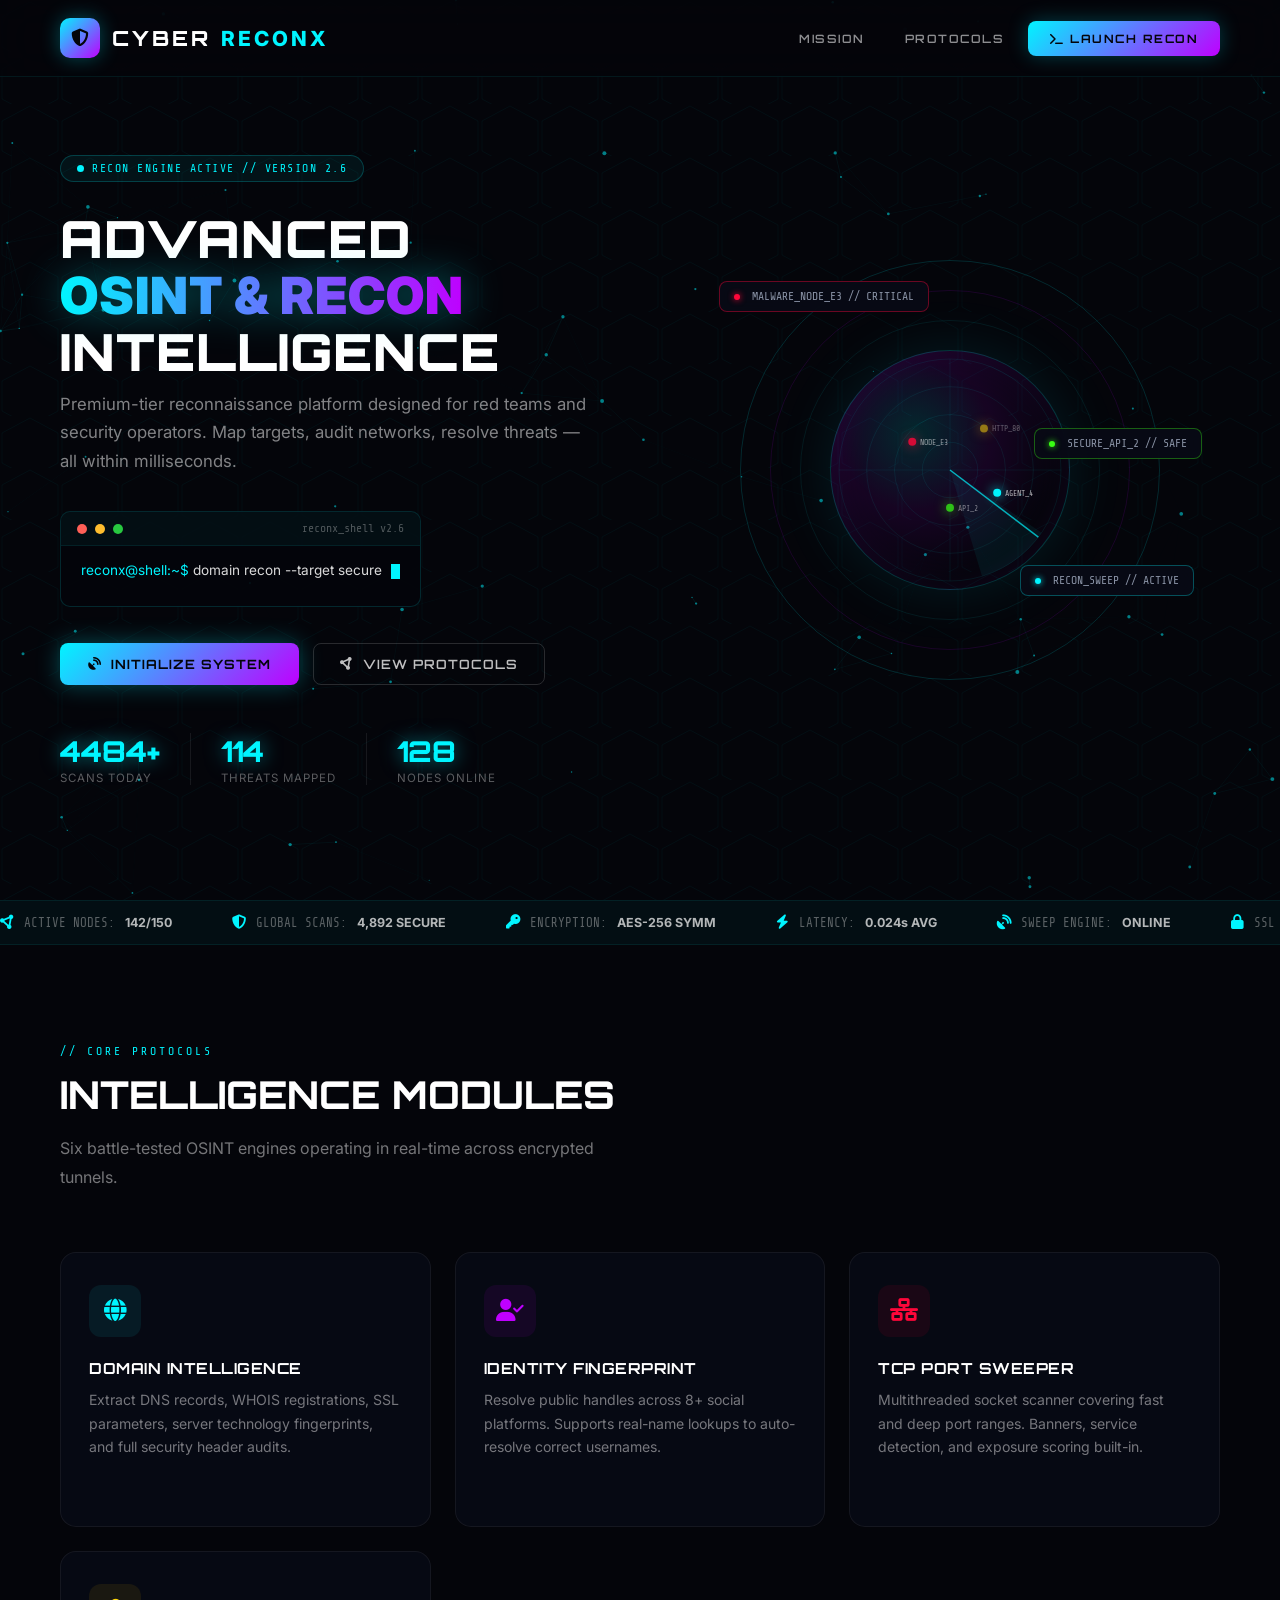
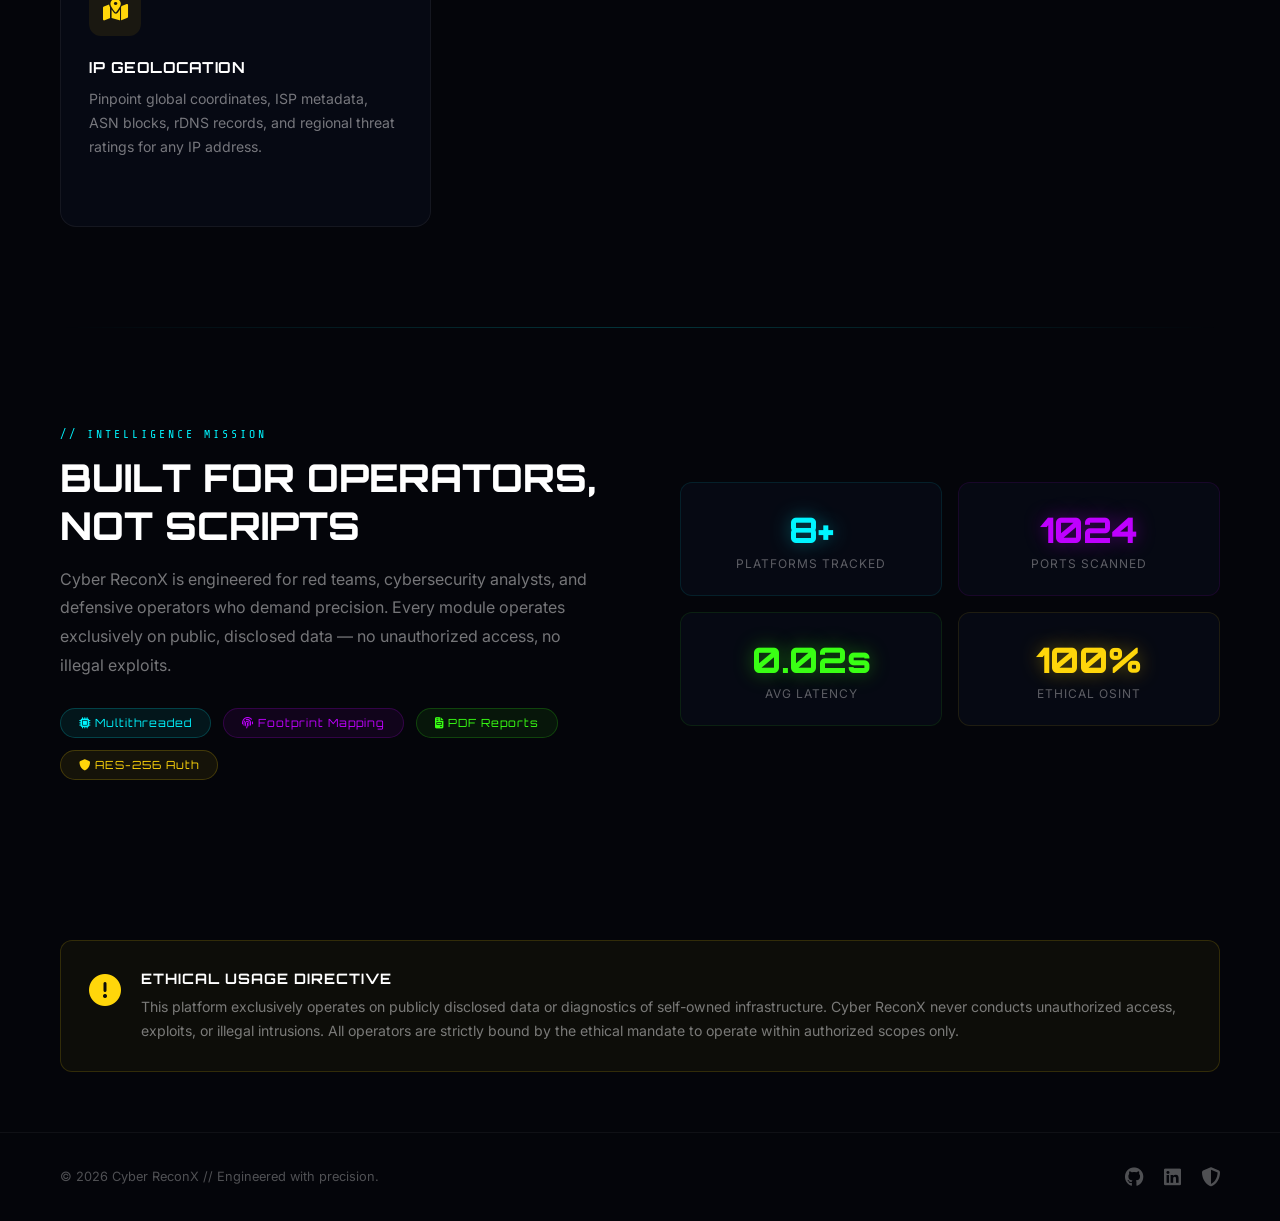
==== commit 5a625afc: "UI and functionality updates" ====
--- a/templates/index.html
+++ b/templates/index.html
@@ -2,7 +2,7 @@
 <html lang="en">
 <head>
     <meta charset="UTF-8">
-    <meta name="viewport" content="width=device-width, initial-scale=1.0">
+    <meta name="viewport" content="width=device-width, initial-scale=1.0, maximum-scale=1.0, user-scalable=no">
     <title>Cyber ReconX — OSINT Intelligence Platform</title>
     <meta name="description" content="Premium OSINT and network intelligence platform for red teams, analysts, and security operators.">
     <link href="https://fonts.googleapis.com/css2?family=Orbitron:wght@400;600;700;800;900&family=Share+Tech+Mono&family=Inter:wght@300;400;500;600;700&display=swap" rel="stylesheet">
@@ -407,20 +407,99 @@
         .nx-footer-links a { color: rgba(255,255,255,0.3); font-size: 1.2rem; transition: color 0.3s ease; text-decoration: none; }
         .nx-footer-links a:hover { color: var(--neon-cyan); }
 
+        /* ── HAMBURGER MENU ── */
+        .nx-hamburger {
+            display: none;
+            flex-direction: column; gap: 5px;
+            cursor: pointer; padding: 4px;
+            background: none; border: none;
+        }
+        .nx-hamburger span {
+            display: block; width: 22px; height: 2px;
+            background: rgba(255,255,255,0.7); border-radius: 2px;
+            transition: all 0.3s ease;
+        }
+        .nx-hamburger.open span:nth-child(1) { transform: rotate(45deg) translate(5px, 5px); }
+        .nx-hamburger.open span:nth-child(2) { opacity: 0; }
+        .nx-hamburger.open span:nth-child(3) { transform: rotate(-45deg) translate(5px, -5px); }
+
+        /* Mobile Nav Drawer */
+        .nx-mobile-menu {
+            display: none;
+            position: fixed; top: 0; left: 0; right: 0; bottom: 0;
+            background: rgba(4,5,10,0.97);
+            z-index: 998; flex-direction: column;
+            align-items: center; justify-content: center; gap: 28px;
+            backdrop-filter: blur(20px);
+        }
+        .nx-mobile-menu.open { display: flex; }
+        .nx-mobile-menu .nx-link {
+            font-size: 1.2rem; letter-spacing: 2px; color: rgba(255,255,255,0.7);
+        }
+        .nx-mobile-menu .nx-cta { font-size: 1rem; padding: 14px 32px; }
+
         @media(max-width: 900px) {
-            .hero-inner { grid-template-columns: 1fr; gap: 50px; }
-            .globe-container { width: 300px; height: 300px; }
-            .nx-nav { padding: 16px 24px; }
-            .hero-wrap { padding: 90px 24px 50px; }
-            .section-wrap { padding: 70px 24px; }
-            .ethics-nx { margin: 0 24px 40px; }
-            .glow-divider { margin: 0 24px; }
+            .hero-inner { grid-template-columns: 1fr; gap: 40px; text-align: center; }
+            .hero-left { display: flex; flex-direction: column; align-items: center; }
+            .hero-sub { text-align: center; max-width: 100%; }
+            .hero-btns { justify-content: center; }
+            .hero-stats { justify-content: center; }
+            .globe-container { width: 280px; height: 280px; margin: 0 auto; }
+            .threat-tag { display: none; }
+            .nx-nav { padding: 14px 20px; }
+            .nx-links { display: none; }
+            .nx-hamburger { display: flex; }
+            .hero-wrap { padding: 80px 20px 40px; }
+            .section-wrap { padding: 60px 20px; }
+            .ethics-nx { margin: 0 20px 40px; flex-direction: column; }
+            .glow-divider { margin: 0 20px; }
+            .features-nx-grid { grid-template-columns: 1fr; }
+            .nx-footer { flex-direction: column; gap: 16px; text-align: center; padding: 24px 20px; }
+            section[id=mission] > div > div:last-child { grid-template-columns: 1fr 1fr; }
+        }
+        @media(max-width: 900px) {
+            /* Mission section 2-col override */
+            #mission > .section-wrap > div,
+            .section-wrap > div[style*='grid-template-columns'] { grid-template-columns: 1fr !important; gap: 40px !important; }
+        }
+        @media(max-width: 600px) {
+            .hero-h1 { font-size: 2rem; }
+            .globe-container { width: 220px; height: 220px; }
+            .hero-stats { gap: 16px; }
+            .h-stat-val { font-size: 1.4rem; }
+            .marquee-strip { padding: 10px 0; }
+            .hero-terminal { margin-bottom: 24px; }
+            .hero-btns { flex-direction: column; align-items: center; }
+            .btn-nx-primary, .btn-nx-outline { width: 100%; justify-content: center; }
+        }
+
+        /* Mission layout classes */
+        .mission-grid {
+            max-width: 1300px; margin: 0 auto;
+            display: grid; grid-template-columns: 1fr 1fr;
+            gap: 80px; align-items: center;
+        }
+        .stats-mini-grid {
+            display: grid; grid-template-columns: 1fr 1fr; gap: 16px;
+        }
+        @media(max-width: 900px) {
+            .mission-grid { grid-template-columns: 1fr !important; gap: 40px !important; }
+        }
+        @media(max-width: 480px) {
+            .stats-mini-grid { grid-template-columns: 1fr 1fr !important; gap: 10px !important; }
         }
     </style>
 </head>
 <body class="landing-body">
     <canvas id="particleCanvas"></canvas>
     <div class="hex-overlay"></div>
+
+    <!-- Mobile Menu Overlay -->
+    <div class="nx-mobile-menu" id="mobileMenu">
+        <a href="#mission" class="nx-link" onclick="closeMobileMenu()">MISSION</a>
+        <a href="#protocols" class="nx-link" onclick="closeMobileMenu()">PROTOCOLS</a>
+        <a href="/login" class="nx-link nx-cta" style="margin-top:8px;"><i class="fa-solid fa-terminal"></i> LAUNCH RECON</a>
+    </div>
 
     <!-- Navbar -->
     <nav class="nx-nav" id="mainNav">
@@ -433,6 +512,9 @@
             <a href="#protocols" class="nx-link">PROTOCOLS</a>
             <a href="/login" class="nx-link nx-cta"><i class="fa-solid fa-terminal"></i> LAUNCH RECON</a>
         </div>
+        <button class="nx-hamburger" id="hamburger" onclick="toggleMobileMenu()">
+            <span></span><span></span><span></span>
+        </button>
     </nav>
 
     <!-- Hero Section -->
@@ -567,7 +649,7 @@
 
     <!-- About / Mission -->
     <section class="section-wrap" id="mission">
-        <div style="max-width:1300px;margin:0 auto;display:grid;grid-template-columns:1fr 1fr;gap:80px;align-items:center;">
+        <div class="mission-grid">
             <div>
                 <span class="section-label">// INTELLIGENCE MISSION</span>
                 <h2 class="section-h">BUILT FOR OPERATORS,<br>NOT SCRIPTS</h2>
@@ -582,7 +664,7 @@
                     <span style="background:rgba(255,214,10,0.07);border:1px solid rgba(255,214,10,0.2);padding:7px 18px;border-radius:50px;font-family:'Orbitron',sans-serif;font-size:0.7rem;color:#ffd60a;letter-spacing:1px;"><i class="fa-solid fa-shield"></i> AES-256 Auth</span>
                 </div>
             </div>
-            <div style="display:grid;grid-template-columns:1fr 1fr;gap:16px;">
+            <div class="stats-mini-grid">
                 <div style="background:var(--dark-card);border:1px solid rgba(0,245,255,0.1);border-radius:12px;padding:24px;text-align:center;">
                     <div style="font-family:'Orbitron',sans-serif;font-size:2.2rem;font-weight:800;color:var(--neon-cyan);text-shadow:0 0 20px rgba(0,245,255,0.4);">8+</div>
                     <div style="font-size:0.75rem;color:rgba(255,255,255,0.35);margin-top:4px;letter-spacing:1px;">PLATFORMS TRACKED</div>
@@ -819,10 +901,30 @@
         });
     })();
 
-    // ─── NAVBAR SCROLL ───
+    // ── NAVBAR SCROLL ──
     window.addEventListener('scroll', () => {
         document.getElementById('mainNav').classList.toggle('scrolled', window.scrollY > 60);
     });
+
+    // ── MOBILE MENU ──
+    function toggleMobileMenu() {
+        const menu = document.getElementById('mobileMenu');
+        const btn = document.getElementById('hamburger');
+        const isOpen = menu.classList.toggle('open');
+        btn.classList.toggle('open', isOpen);
+        document.body.style.overflow = isOpen ? 'hidden' : '';
+    }
+    function closeMobileMenu() {
+        document.getElementById('mobileMenu').classList.remove('open');
+        document.getElementById('hamburger').classList.remove('open');
+        document.body.style.overflow = '';
+    }
+    // Close mobile menu on hash link click
+    document.querySelectorAll('a[href^="#"]').forEach(a => {
+        a.addEventListener('click', closeMobileMenu);
+    });
+    // Back button support — history is native for anchor nav
+    window.addEventListener('popstate', () => { closeMobileMenu(); });
     </script>
 </body>
 </html>
--- a/static/css/style.css
+++ b/static/css/style.css
@@ -1744,3 +1744,130 @@
         grid-template-columns: 1fr;
     }
 }
+
+/* ═══════════════════════════════════════════
+   GLOBAL MOBILE RESPONSIVE — ALL PAGES
+   ═══════════════════════════════════════════ */
+
+/* ── Shared touch-friendly targets ── */
+@media(max-width: 900px) {
+    button, a, .nav-btn, .run-btn, .auth-submit, .google-btn {
+        -webkit-tap-highlight-color: transparent;
+    }
+
+    /* Inline-style grid overrides for landing mission section */
+    [style*="grid-template-columns: 1fr 1fr"],
+    [style*="grid-template-columns:1fr 1fr"] {
+        display: grid !important;
+        grid-template-columns: 1fr !important;
+        gap: 32px !important;
+    }
+
+    /* Stat / info mini-grids stay 2-col on tablet */
+    [style*="grid-template-columns: 1fr 1fr"][style*="gap: 16px"],
+    [style*="display:grid"][style*="1fr 1fr"] {
+        grid-template-columns: 1fr 1fr !important;
+    }
+
+    /* Landing hero section wrapping fix */
+    .hero-inner {
+        grid-template-columns: 1fr !important;
+        gap: 36px !important;
+        text-align: center;
+    }
+
+    /* Section padding reduction */
+    .section-wrap { padding: 56px 20px !important; }
+
+    /* Ethics block stacks */
+    .ethics-nx {
+        flex-direction: column !important;
+        margin: 0 20px 40px !important;
+        gap: 12px !important;
+    }
+
+    /* Features grid single column */
+    .features-nx-grid {
+        grid-template-columns: 1fr !important;
+        gap: 14px !important;
+        margin-top: 32px !important;
+    }
+
+    /* Auth layout center card */
+    .auth-layout {
+        padding: 20px 16px !important;
+        gap: 0 !important;
+    }
+    .auth-card { max-width: 100% !important; }
+}
+
+/* ── Phone portrait ── */
+@media(max-width: 480px) {
+    /* All inline 4-stat mini grids → 2 columns */
+    [style*="grid-template-columns: 1fr 1fr"][style*="gap: 16px"] {
+        grid-template-columns: 1fr 1fr !important;
+        gap: 10px !important;
+    }
+
+    /* Prevent horizontal overflow on all pages */
+    body { overflow-x: hidden !important; }
+    img, canvas, svg { max-width: 100%; }
+
+    /* Footer stacking */
+    .nx-footer {
+        flex-direction: column !important;
+        gap: 14px !important;
+        text-align: center !important;
+        padding: 22px 20px !important;
+    }
+
+    /* h1 safe clamp */
+    h1 { word-break: break-word; }
+
+    /* auth card body compact */
+    .auth-body { padding: 18px 14px !important; }
+
+    /* Bio row compact on very small screens */
+    .bio-row { flex-wrap: wrap !important; }
+
+    /* Terminal height reduction on mobile */
+    .auth-terminal-body { height: 60px !important; }
+
+    /* Form inputs — iOS no-zoom rule */
+    input[type="text"],
+    input[type="email"],
+    input[type="password"],
+    select,
+    textarea { font-size: 16px !important; }
+
+    /* Dashboard stat value compact */
+    .sc-val { font-size: 1.4rem !important; }
+    .sc { padding: 14px 14px !important; }
+}
+
+/* ── Very small (SE, Galaxy A) ── */
+@media(max-width: 360px) {
+    .hero-h1, .auth-left-title { font-size: 1.6rem !important; }
+    .stats-row { grid-template-columns: 1fr !important; }
+    .sc-val { font-size: 1.3rem !important; }
+    .nx-logo-text { font-size: 0.85rem !important; }
+    .topbar { padding: 0 12px !important; }
+    .workspace { padding: 12px 10px !important; }
+}
+
+/* ── Landscape mobile fix ── */
+@media(max-width: 900px) and (orientation: landscape) {
+    .hero-wrap { padding-top: 70px !important; min-height: auto !important; }
+    .auth-layout { padding: 14px 16px !important; }
+    .globe-container { width: 200px !important; height: 200px !important; }
+}
+
+/* ── Smooth scrolling ── */
+html { scroll-behavior: smooth; }
+
+/* ── Prevent elastic bounce on iOS causing layout issues ── */
+body.no-scroll { 
+    position: fixed !important; 
+    width: 100% !important; 
+    overflow: hidden !important; 
+}
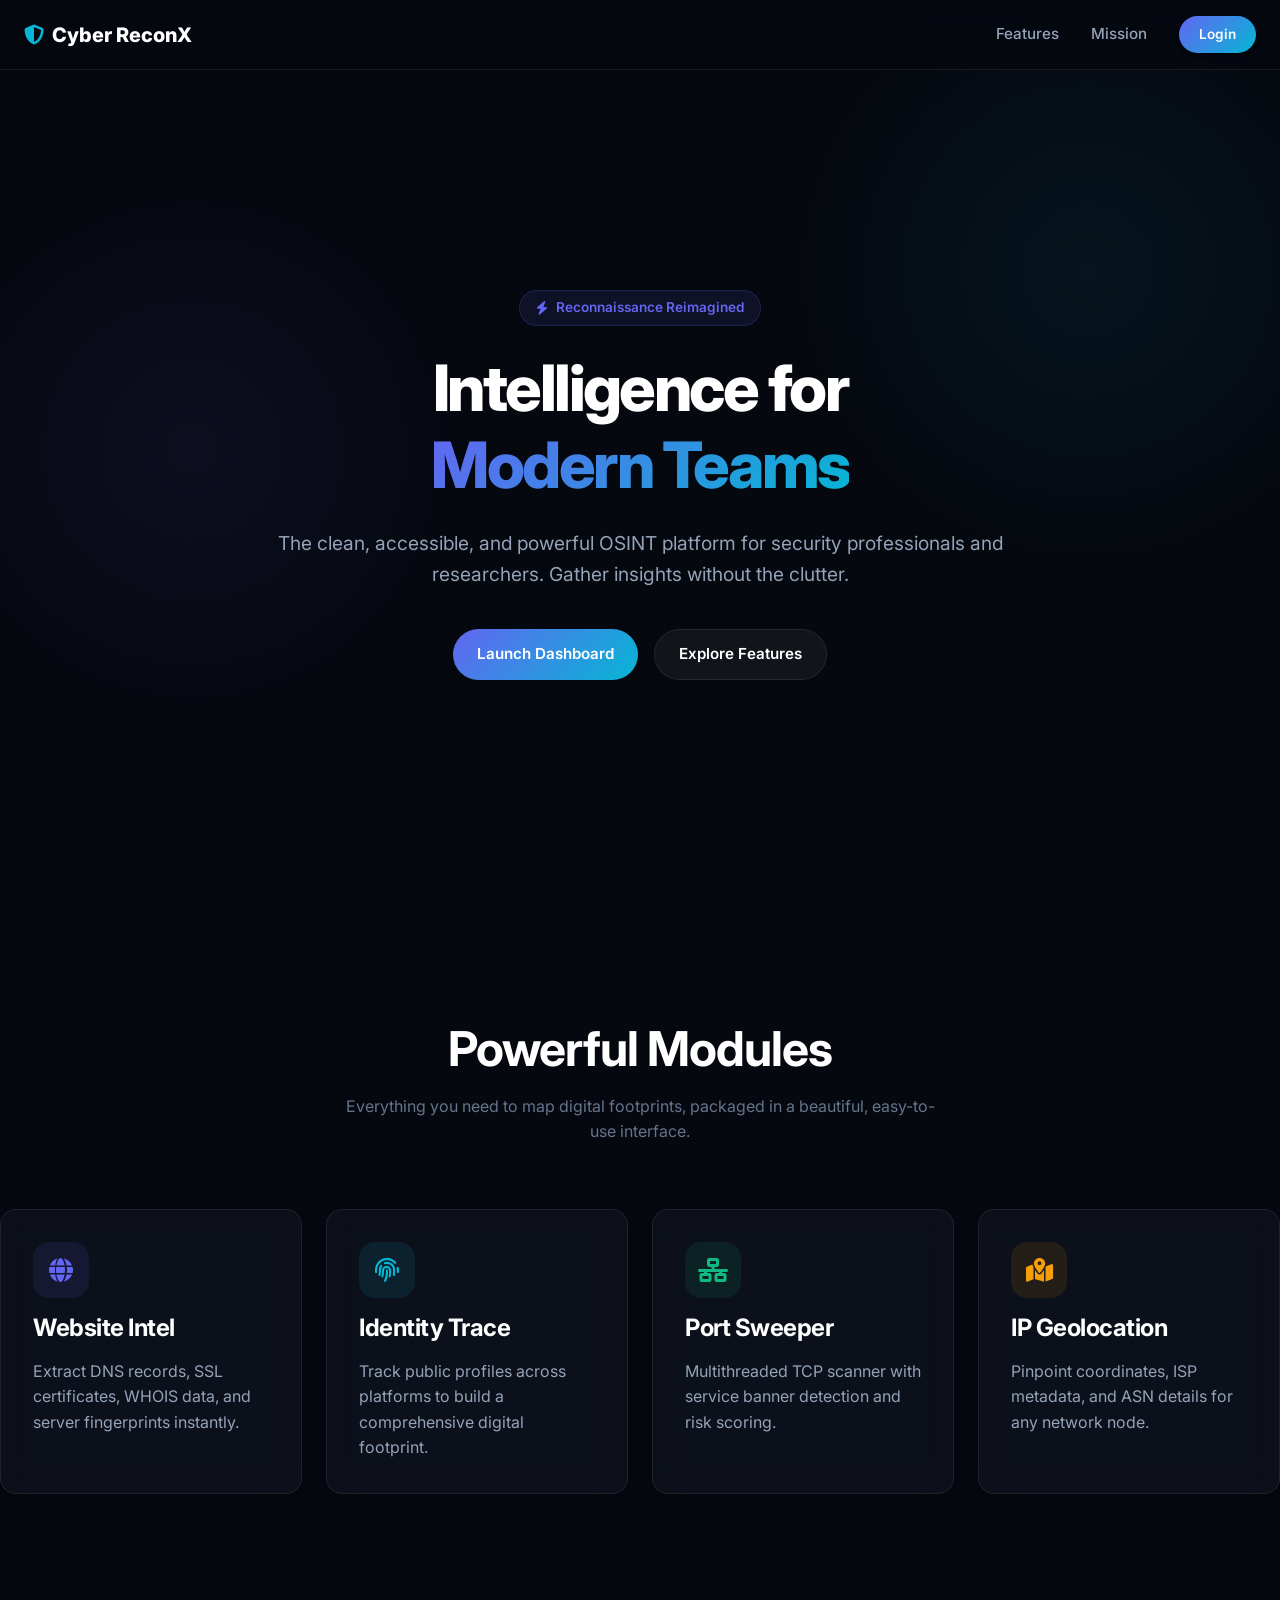
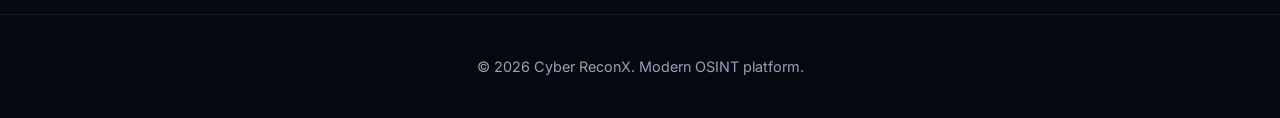
==== commit e8cc15d8: "Complete UI Redesign to Modern SaaS Theme" ====
--- a/templates/index.html
+++ b/templates/index.html
@@ -3,928 +3,138 @@
 <head>
     <meta charset="UTF-8">
     <meta name="viewport" content="width=device-width, initial-scale=1.0, maximum-scale=1.0, user-scalable=no">
-    <title>Cyber ReconX — OSINT Intelligence Platform</title>
-    <meta name="description" content="Premium OSINT and network intelligence platform for red teams, analysts, and security operators.">
-    <link href="https://fonts.googleapis.com/css2?family=Orbitron:wght@400;600;700;800;900&family=Share+Tech+Mono&family=Inter:wght@300;400;500;600;700&display=swap" rel="stylesheet">
+    <title>Cyber ReconX — Modern Intelligence</title>
     <link rel="stylesheet" href="https://cdnjs.cloudflare.com/ajax/libs/font-awesome/6.4.0/css/all.min.css">
     <link rel="stylesheet" href="/static/css/style.css">
     <style>
-        /* ─── PAGE-LEVEL OVERRIDES ─── */
-        :root {
-            --neon-cyan: #00f5ff;
-            --neon-purple: #bf00ff;
-            --neon-green: #39ff14;
-            --neon-red: #ff073a;
-            --dark-base: #04050a;
-            --dark-card: rgba(8, 10, 22, 0.8);
-        }
-        body.landing-body { background: var(--dark-base); overflow-x: hidden; }
-
-        /* Particle Canvas */
-        #particleCanvas {
-            position: fixed; top: 0; left: 0;
-            width: 100%; height: 100%;
-            z-index: 0; pointer-events: none;
-        }
-
-        /* Hex Grid Overlay */
-        .hex-overlay {
-            position: fixed; inset: 0; z-index: 0; pointer-events: none;
-            background-image: url("data:image/svg+xml,%3Csvg xmlns='http://www.w3.org/2000/svg' width='60' height='52'%3E%3Cpolygon points='30,2 58,17 58,47 30,62 2,47 2,17' fill='none' stroke='rgba(0,245,255,0.04)' stroke-width='1'/%3E%3C/svg%3E");
-            background-size: 60px 52px;
-        }
-
-        /* ─── NAVBAR ─── */
-        .nx-nav {
-            position: fixed; top: 0; left: 0; right: 0; z-index: 999;
-            display: flex; align-items: center; justify-content: space-between;
-            padding: 18px 60px;
-            background: rgba(4,5,10,0.75);
-            backdrop-filter: blur(20px);
-            border-bottom: 1px solid rgba(0,245,255,0.08);
-            transition: all 0.4s ease;
-        }
-        .nx-nav.scrolled {
-            padding: 12px 60px;
-            background: rgba(4,5,10,0.95);
-            border-bottom-color: rgba(0,245,255,0.15);
-        }
-        .nx-logo {
-            display: flex; align-items: center; gap: 12px;
-            text-decoration: none;
-        }
-        .nx-logo-icon {
-            width: 40px; height: 40px;
-            background: linear-gradient(135deg, var(--neon-cyan), var(--neon-purple));
-            border-radius: 10px;
-            display: flex; align-items: center; justify-content: center;
-            font-size: 1.1rem; color: #04050a; font-weight: 900;
-            box-shadow: 0 0 20px rgba(0,245,255,0.3);
-            animation: logo-pulse 3s ease-in-out infinite;
-        }
-        @keyframes logo-pulse {
-            0%,100% { box-shadow: 0 0 20px rgba(0,245,255,0.3); }
-            50% { box-shadow: 0 0 35px rgba(191,0,255,0.4), 0 0 60px rgba(0,245,255,0.15); }
-        }
-        .nx-logo-text {
-            font-family: 'Orbitron', sans-serif;
-            font-size: 1.3rem; font-weight: 800; letter-spacing: 3px;
-            color: #fff;
-        }
-        .nx-logo-text span { color: var(--neon-cyan); }
-        .nx-links { display: flex; align-items: center; gap: 8px; }
-        .nx-link {
-            color: rgba(255,255,255,0.55);
-            text-decoration: none;
-            font-family: 'Orbitron', sans-serif;
-            font-size: 0.72rem; font-weight: 600; letter-spacing: 1.5px;
-            padding: 8px 16px; border-radius: 6px;
+        /* Landing Page Specific Additions */
+        .navbar {
+            position: fixed; top: 0; left: 0; right: 0;
+            height: 70px; z-index: 1000;
+            background: rgba(6, 8, 15, 0.8);
+            backdrop-filter: blur(20px); -webkit-backdrop-filter: blur(20px);
+            border-bottom: 1px solid var(--border-color);
             transition: all 0.3s ease;
         }
-        .nx-link:hover { color: var(--neon-cyan); background: rgba(0,245,255,0.06); }
-        .nx-cta {
-            background: linear-gradient(135deg, var(--neon-cyan), var(--neon-purple));
-            color: #04050a !important; font-weight: 700 !important;
-            padding: 10px 22px; border-radius: 8px;
-            box-shadow: 0 0 20px rgba(0,245,255,0.25);
-            transition: all 0.3s ease;
-        }
-        .nx-cta:hover { transform: translateY(-2px); box-shadow: 0 0 30px rgba(0,245,255,0.45); background: none !important; color: var(--neon-cyan) !important; border: 1px solid var(--neon-cyan); }
-
-        /* ─── HERO ─── */
-        .hero-wrap {
-            min-height: 100vh;
-            display: flex; align-items: center;
-            padding: 100px 60px 60px;
-            position: relative; z-index: 1;
-        }
-        .hero-inner {
-            max-width: 1300px; margin: 0 auto; width: 100%;
-            display: grid; grid-template-columns: 1fr 1fr; gap: 80px; align-items: center;
-        }
-        /* Left */
+        .nav-content { display: flex; align-items: center; justify-content: space-between; height: 100%; }
+        .logo { font-size: 1.25rem; font-weight: 800; color: #fff; text-decoration: none; display: flex; align-items: center; gap: 8px; }
+        .logo i { color: var(--primary-cyan); }
+        .nav-links { display: flex; gap: 32px; align-items: center; }
+        .nav-link { color: var(--text-secondary); text-decoration: none; font-size: 0.95rem; font-weight: 500; transition: color 0.2s ease; }
+        .nav-link:hover { color: #fff; }
+        
+        .hero { min-height: 100vh; display: flex; align-items: center; justify-content: center; position: relative; padding-top: 70px; text-align: center; }
+        .hero-content { max-width: 800px; z-index: 2; position: relative; }
         .hero-badge {
             display: inline-flex; align-items: center; gap: 8px;
-            background: rgba(0,245,255,0.06);
-            border: 1px solid rgba(0,245,255,0.2);
-            border-radius: 50px; padding: 6px 16px;
-            font-family: 'Share Tech Mono', monospace;
-            font-size: 0.72rem; color: var(--neon-cyan);
-            letter-spacing: 1.5px; margin-bottom: 28px;
-            animation: badge-float 4s ease-in-out infinite;
+            padding: 6px 16px; border-radius: var(--radius-full);
+            background: rgba(99, 102, 241, 0.1); border: 1px solid rgba(99, 102, 241, 0.2);
+            color: var(--primary-indigo); font-size: 0.85rem; font-weight: 600; margin-bottom: 24px;
         }
-        @keyframes badge-float {
-            0%,100% { transform: translateY(0); }
-            50% { transform: translateY(-4px); }
-        }
-        .badge-dot {
-            width: 7px; height: 7px; border-radius: 50%;
-            background: var(--neon-cyan);
-            animation: badge-blink 1.2s ease-in-out infinite;
-        }
-        @keyframes badge-blink {
-            0%,100% { opacity: 1; box-shadow: 0 0 6px var(--neon-cyan); }
-            50% { opacity: 0.4; box-shadow: none; }
-        }
-        .hero-h1 {
-            font-family: 'Orbitron', sans-serif;
-            font-size: clamp(2.2rem, 4vw, 3.8rem);
-            font-weight: 900; line-height: 1.1;
-            color: #fff; letter-spacing: 1px; margin-bottom: 10px;
-        }
-        .hero-h1 .grad-text {
-            background: linear-gradient(90deg, var(--neon-cyan), var(--neon-purple));
-            -webkit-background-clip: text; -webkit-text-fill-color: transparent;
-            background-clip: text;
-            filter: drop-shadow(0 0 20px rgba(0,245,255,0.4));
-        }
-        .hero-sub {
-            font-size: 1.05rem; color: rgba(255,255,255,0.5);
-            line-height: 1.7; margin-bottom: 36px; max-width: 540px;
-        }
+        .hero p { font-size: 1.2rem; color: var(--text-secondary); margin-bottom: 40px; }
+        .hero-actions { display: flex; gap: 16px; justify-content: center; }
 
-        /* Terminal Box */
-        .hero-terminal {
-            background: rgba(4,5,10,0.9);
-            border: 1px solid rgba(0,245,255,0.15);
-            border-radius: 10px; margin-bottom: 36px;
-            overflow: hidden;
-        }
-        .hero-terminal-bar {
-            display: flex; align-items: center; gap: 8px;
-            padding: 10px 16px;
-            background: rgba(0,245,255,0.04);
-            border-bottom: 1px solid rgba(0,245,255,0.08);
-        }
-        .t-dot { width: 10px; height: 10px; border-radius: 50%; }
-        .t-dot.r { background: #ff5f57; }
-        .t-dot.y { background: #febc2e; }
-        .t-dot.g { background: #28c840; }
-        .t-title { font-family: 'Share Tech Mono', monospace; font-size: 0.72rem; color: rgba(255,255,255,0.3); margin-left: auto; }
-        .hero-terminal-body {
-            padding: 16px 20px;
-            font-family: 'Share Tech Mono', monospace;
-            font-size: 0.85rem; min-height: 60px;
-        }
-        .t-prompt { color: var(--neon-cyan); }
-        .t-cmd { color: rgba(255,255,255,0.85); }
-        .t-cursor {
-            display: inline-block; width: 9px; height: 15px;
-            background: var(--neon-cyan); margin-left: 2px;
-            animation: tcursor 0.8s step-end infinite;
-            vertical-align: middle;
-        }
-        @keyframes tcursor { 50% { opacity: 0; } }
+        .features { padding: 120px 0; position: relative; z-index: 2; }
+        .features-header { text-align: center; margin-bottom: 64px; }
+        .features-grid { display: grid; grid-template-columns: repeat(auto-fit, minmax(300px, 1fr)); gap: 24px; }
+        
+        .feat-card { padding: 32px; display: flex; flex-direction: column; gap: 16px; }
+        .feat-icon { width: 56px; height: 56px; border-radius: 16px; background: rgba(99, 102, 241, 0.1); display: flex; align-items: center; justify-content: center; font-size: 1.5rem; color: var(--primary-indigo); }
+        
+        .footer { padding: 40px 0; border-top: 1px solid var(--border-color); text-align: center; font-size: 0.9rem; position: relative; z-index: 2; }
 
-        /* Buttons */
-        .hero-btns { display: flex; gap: 14px; flex-wrap: wrap; margin-bottom: 48px; }
-        .btn-nx-primary {
-            display: inline-flex; align-items: center; gap: 9px;
-            background: linear-gradient(135deg, var(--neon-cyan), var(--neon-purple));
-            color: #04050a; font-family: 'Orbitron', sans-serif;
-            font-size: 0.8rem; font-weight: 700; letter-spacing: 1px;
-            padding: 13px 28px; border-radius: 8px;
-            text-decoration: none; border: none; cursor: pointer;
-            transition: all 0.3s ease;
-            box-shadow: 0 0 25px rgba(0,245,255,0.3);
-        }
-        .btn-nx-primary:hover {
-            transform: translateY(-3px);
-            box-shadow: 0 8px 40px rgba(0,245,255,0.5);
-        }
-        .btn-nx-outline {
-            display: inline-flex; align-items: center; gap: 9px;
-            background: transparent;
-            color: rgba(255,255,255,0.75); font-family: 'Orbitron', sans-serif;
-            font-size: 0.8rem; font-weight: 600; letter-spacing: 1px;
-            padding: 12px 26px; border-radius: 8px;
-            text-decoration: none; cursor: pointer;
-            border: 1px solid rgba(255,255,255,0.15);
-            transition: all 0.3s ease;
-        }
-        .btn-nx-outline:hover {
-            border-color: var(--neon-cyan);
-            color: var(--neon-cyan);
-            background: rgba(0,245,255,0.05);
-        }
-
-        /* Hero Stats row */
-        .hero-stats { display: flex; gap: 30px; flex-wrap: wrap; }
-        .h-stat { display: flex; flex-direction: column; }
-        .h-stat-val {
-            font-family: 'Orbitron', sans-serif;
-            font-size: 1.8rem; font-weight: 800;
-            color: var(--neon-cyan);
-            text-shadow: 0 0 20px rgba(0,245,255,0.5);
-        }
-        .h-stat-label { font-size: 0.72rem; color: rgba(255,255,255,0.35); letter-spacing: 1px; margin-top: 2px; }
-        .h-stat-divider { width: 1px; background: rgba(255,255,255,0.08); }
-
-        /* ─── RIGHT: ANIMATED GLOBE / RADAR ─── */
-        .hero-right { display: flex; align-items: center; justify-content: center; position: relative; }
-        .globe-container {
-            position: relative; width: 420px; height: 420px;
-        }
-        .globe-ring {
-            position: absolute; inset: 0;
-            border-radius: 50%;
-            border: 1px solid rgba(0,245,255,0.1);
-            animation: ring-spin linear infinite;
-        }
-        .globe-ring:nth-child(1) { animation-duration: 8s; border-color: rgba(0,245,255,0.15); }
-        .globe-ring:nth-child(2) {
-            inset: 30px;
-            border-color: rgba(191,0,255,0.12);
-            animation-duration: 12s; animation-direction: reverse;
-        }
-        .globe-ring:nth-child(3) {
-            inset: 60px;
-            border-color: rgba(0,245,255,0.08);
-            animation-duration: 16s;
-        }
-        @keyframes ring-spin {
-            from { transform: rotate(0deg) rotateX(60deg); }
-            to { transform: rotate(360deg) rotateX(60deg); }
-        }
-        .globe-core {
-            position: absolute;
-            inset: 90px;
-            border-radius: 50%;
-            background: radial-gradient(circle at 35% 35%, rgba(0,245,255,0.15), rgba(191,0,255,0.1), transparent 70%);
-            border: 1px solid rgba(0,245,255,0.2);
-            box-shadow:
-                0 0 60px rgba(0,245,255,0.1),
-                inset 0 0 40px rgba(191,0,255,0.08);
-            overflow: hidden;
-        }
-        #radarCanvas { width: 100%; height: 100%; border-radius: 50%; }
-
-        /* Floating threat tags */
-        .threat-tag {
-            position: absolute;
-            background: rgba(8,10,22,0.9);
-            border: 1px solid rgba(0,245,255,0.25);
-            border-radius: 8px; padding: 8px 14px;
-            font-family: 'Share Tech Mono', monospace;
-            font-size: 0.72rem;
-            backdrop-filter: blur(10px);
-            animation: tag-float 5s ease-in-out infinite;
-            white-space: nowrap;
-        }
-        .threat-tag .tt-dot { display: inline-block; width: 6px; height: 6px; border-radius: 50%; margin-right: 6px; }
-        .threat-tag-1 { top: 5%; left: -5%; animation-delay: 0s; border-color: rgba(255,7,58,0.4); }
-        .threat-tag-2 { bottom: 20%; right: -8%; animation-delay: 1.5s; border-color: rgba(0,245,255,0.3); }
-        .threat-tag-3 { top: 40%; right: -10%; animation-delay: 3s; border-color: rgba(57,255,20,0.35); }
-        @keyframes tag-float {
-            0%,100% { transform: translateY(0); }
-            50% { transform: translateY(-8px); }
-        }
-
-        /* ─── MARQUEE STRIP ─── */
-        .marquee-strip {
-            position: relative; z-index: 1;
-            background: rgba(0,245,255,0.04);
-            border-top: 1px solid rgba(0,245,255,0.08);
-            border-bottom: 1px solid rgba(0,245,255,0.08);
-            padding: 14px 0; overflow: hidden;
-        }
-        .marquee-inner {
-            display: flex; gap: 60px;
-            animation: marquee-scroll 30s linear infinite;
-            width: max-content;
-        }
-        @keyframes marquee-scroll {
-            from { transform: translateX(0); }
-            to { transform: translateX(-50%); }
-        }
-        .marquee-item {
-            display: flex; align-items: center; gap: 10px;
-            font-family: 'Share Tech Mono', monospace;
-            font-size: 0.78rem; color: rgba(255,255,255,0.35);
-            white-space: nowrap;
-        }
-        .marquee-item i { color: var(--neon-cyan); font-size: 0.9rem; }
-        .marquee-item span.val { color: rgba(255,255,255,0.7); font-weight: bold; }
-
-        /* ─── ABOUT / FEATURES ─── */
-        .section-wrap {
-            padding: 100px 60px; position: relative; z-index: 1;
-        }
-        .section-label {
-            font-family: 'Share Tech Mono', monospace;
-            font-size: 0.72rem; color: var(--neon-cyan);
-            letter-spacing: 3px; text-transform: uppercase;
-            margin-bottom: 12px; display: block;
-        }
-        .section-h {
-            font-family: 'Orbitron', sans-serif;
-            font-size: clamp(1.6rem, 3vw, 2.4rem);
-            font-weight: 800; color: #fff;
-            margin-bottom: 16px;
-        }
-        .section-p {
-            color: rgba(255,255,255,0.45); line-height: 1.8;
-            max-width: 580px; font-size: 1rem;
-        }
-
-        /* Features Grid */
-        .features-nx-grid {
-            display: grid;
-            grid-template-columns: repeat(auto-fit, minmax(280px, 1fr));
-            gap: 24px; margin-top: 60px;
-        }
-        .feat-card {
-            background: var(--dark-card);
-            border: 1px solid rgba(255,255,255,0.06);
-            border-radius: 16px; padding: 32px 28px;
-            position: relative; overflow: hidden;
-            transition: all 0.4s cubic-bezier(0.165,0.84,0.44,1);
-            cursor: default;
-        }
-        .feat-card::before {
-            content: ''; position: absolute;
-            top: 0; left: 0; right: 0; height: 1px;
-            background: linear-gradient(90deg, transparent, var(--feat-color), transparent);
-            opacity: 0; transition: opacity 0.4s ease;
-        }
-        .feat-card:hover { transform: translateY(-6px); border-color: rgba(255,255,255,0.12); }
-        .feat-card:hover::before { opacity: 1; }
-        .feat-icon-wrap {
-            width: 52px; height: 52px; border-radius: 12px;
-            display: flex; align-items: center; justify-content: center;
-            font-size: 1.4rem; margin-bottom: 22px;
-            background: var(--feat-bg);
-        }
-        .feat-h { font-family: 'Orbitron', sans-serif; font-size: 0.95rem; font-weight: 700; color: #fff; margin-bottom: 10px; letter-spacing: 0.5px; }
-        .feat-p { color: rgba(255,255,255,0.45); font-size: 0.88rem; line-height: 1.7; }
-        .feat-arrow {
-            display: inline-flex; align-items: center; gap: 6px;
-            margin-top: 20px; color: var(--feat-color);
-            font-size: 0.78rem; font-family: 'Share Tech Mono', monospace;
-            opacity: 0; transform: translateX(-8px);
-            transition: all 0.3s ease;
-        }
-        .feat-card:hover .feat-arrow { opacity: 1; transform: translateX(0); }
-
-        .feat-card.cyan  { --feat-color: var(--neon-cyan);   --feat-bg: rgba(0,245,255,0.08); }
-        .feat-card.purple{ --feat-color: var(--neon-purple); --feat-bg: rgba(191,0,255,0.08); }
-        .feat-card.red   { --feat-color: var(--neon-red);    --feat-bg: rgba(255,7,58,0.08); }
-        .feat-card.yellow{ --feat-color: #ffd60a;            --feat-bg: rgba(255,214,10,0.08); }
-        .feat-card.cyan  .feat-icon-wrap i { color: var(--neon-cyan); }
-        .feat-card.purple .feat-icon-wrap i { color: var(--neon-purple); }
-        .feat-card.red   .feat-icon-wrap i { color: var(--neon-red); }
-        .feat-card.yellow .feat-icon-wrap i { color: #ffd60a; }
-
-        /* Glow divider */
-        .glow-divider {
-            height: 1px; margin: 0 60px;
-            background: linear-gradient(90deg, transparent, rgba(0,245,255,0.2), transparent);
-            position: relative; z-index: 1;
-        }
-
-        /* Ethics */
-        .ethics-nx {
-            display: flex; align-items: flex-start; gap: 20px;
-            background: rgba(255,214,10,0.04);
-            border: 1px solid rgba(255,214,10,0.15);
-            border-radius: 12px; padding: 28px;
-            margin: 60px;
-            position: relative; z-index: 1;
-        }
-        .ethics-icon { font-size: 2rem; color: #ffd60a; flex-shrink: 0; margin-top: 2px; }
-        .ethics-nx h5 { font-family: 'Orbitron', sans-serif; color: #fff; margin-bottom: 8px; font-size: 0.9rem; letter-spacing: 1px; }
-        .ethics-nx p { font-size: 0.88rem; color: rgba(255,255,255,0.45); line-height: 1.7; }
-
-        /* Footer */
-        .nx-footer {
-            position: relative; z-index: 1;
-            border-top: 1px solid rgba(255,255,255,0.05);
-            padding: 32px 60px;
-            display: flex; align-items: center; justify-content: space-between;
-        }
-        .nx-footer p { font-size: 0.8rem; color: rgba(255,255,255,0.3); }
-        .nx-footer-links { display: flex; gap: 20px; }
-        .nx-footer-links a { color: rgba(255,255,255,0.3); font-size: 1.2rem; transition: color 0.3s ease; text-decoration: none; }
-        .nx-footer-links a:hover { color: var(--neon-cyan); }
-
-        /* ── HAMBURGER MENU ── */
-        .nx-hamburger {
-            display: none;
-            flex-direction: column; gap: 5px;
-            cursor: pointer; padding: 4px;
-            background: none; border: none;
-        }
-        .nx-hamburger span {
-            display: block; width: 22px; height: 2px;
-            background: rgba(255,255,255,0.7); border-radius: 2px;
-            transition: all 0.3s ease;
-        }
-        .nx-hamburger.open span:nth-child(1) { transform: rotate(45deg) translate(5px, 5px); }
-        .nx-hamburger.open span:nth-child(2) { opacity: 0; }
-        .nx-hamburger.open span:nth-child(3) { transform: rotate(-45deg) translate(5px, -5px); }
-
-        /* Mobile Nav Drawer */
-        .nx-mobile-menu {
-            display: none;
-            position: fixed; top: 0; left: 0; right: 0; bottom: 0;
-            background: rgba(4,5,10,0.97);
-            z-index: 998; flex-direction: column;
-            align-items: center; justify-content: center; gap: 28px;
-            backdrop-filter: blur(20px);
-        }
-        .nx-mobile-menu.open { display: flex; }
-        .nx-mobile-menu .nx-link {
-            font-size: 1.2rem; letter-spacing: 2px; color: rgba(255,255,255,0.7);
-        }
-        .nx-mobile-menu .nx-cta { font-size: 1rem; padding: 14px 32px; }
-
-        @media(max-width: 900px) {
-            .hero-inner { grid-template-columns: 1fr; gap: 40px; text-align: center; }
-            .hero-left { display: flex; flex-direction: column; align-items: center; }
-            .hero-sub { text-align: center; max-width: 100%; }
-            .hero-btns { justify-content: center; }
-            .hero-stats { justify-content: center; }
-            .globe-container { width: 280px; height: 280px; margin: 0 auto; }
-            .threat-tag { display: none; }
-            .nx-nav { padding: 14px 20px; }
-            .nx-links { display: none; }
-            .nx-hamburger { display: flex; }
-            .hero-wrap { padding: 80px 20px 40px; }
-            .section-wrap { padding: 60px 20px; }
-            .ethics-nx { margin: 0 20px 40px; flex-direction: column; }
-            .glow-divider { margin: 0 20px; }
-            .features-nx-grid { grid-template-columns: 1fr; }
-            .nx-footer { flex-direction: column; gap: 16px; text-align: center; padding: 24px 20px; }
-            section[id=mission] > div > div:last-child { grid-template-columns: 1fr 1fr; }
-        }
-        @media(max-width: 900px) {
-            /* Mission section 2-col override */
-            #mission > .section-wrap > div,
-            .section-wrap > div[style*='grid-template-columns'] { grid-template-columns: 1fr !important; gap: 40px !important; }
-        }
-        @media(max-width: 600px) {
-            .hero-h1 { font-size: 2rem; }
-            .globe-container { width: 220px; height: 220px; }
-            .hero-stats { gap: 16px; }
-            .h-stat-val { font-size: 1.4rem; }
-            .marquee-strip { padding: 10px 0; }
-            .hero-terminal { margin-bottom: 24px; }
-            .hero-btns { flex-direction: column; align-items: center; }
-            .btn-nx-primary, .btn-nx-outline { width: 100%; justify-content: center; }
-        }
-
-        /* Mission layout classes */
-        .mission-grid {
-            max-width: 1300px; margin: 0 auto;
-            display: grid; grid-template-columns: 1fr 1fr;
-            gap: 80px; align-items: center;
-        }
-        .stats-mini-grid {
-            display: grid; grid-template-columns: 1fr 1fr; gap: 16px;
-        }
-        @media(max-width: 900px) {
-            .mission-grid { grid-template-columns: 1fr !important; gap: 40px !important; }
-        }
-        @media(max-width: 480px) {
-            .stats-mini-grid { grid-template-columns: 1fr 1fr !important; gap: 10px !important; }
+        @media (max-width: 768px) {
+            .nav-links { display: none; }
+            .hero p { font-size: 1rem; }
+            .hero-actions { flex-direction: column; }
         }
     </style>
 </head>
-<body class="landing-body">
-    <canvas id="particleCanvas"></canvas>
-    <div class="hex-overlay"></div>
+<body>
+    <div class="ambient-bg"></div>
 
-    <!-- Mobile Menu Overlay -->
-    <div class="nx-mobile-menu" id="mobileMenu">
-        <a href="#mission" class="nx-link" onclick="closeMobileMenu()">MISSION</a>
-        <a href="#protocols" class="nx-link" onclick="closeMobileMenu()">PROTOCOLS</a>
-        <a href="/login" class="nx-link nx-cta" style="margin-top:8px;"><i class="fa-solid fa-terminal"></i> LAUNCH RECON</a>
-    </div>
-
-    <!-- Navbar -->
-    <nav class="nx-nav" id="mainNav">
-        <a href="/" class="nx-logo">
-            <div class="nx-logo-icon"><i class="fa-solid fa-shield-halved"></i></div>
-            <span class="nx-logo-text">CYBER <span>RECONX</span></span>
-        </a>
-        <div class="nx-links">
-            <a href="#mission" class="nx-link">MISSION</a>
-            <a href="#protocols" class="nx-link">PROTOCOLS</a>
-            <a href="/login" class="nx-link nx-cta"><i class="fa-solid fa-terminal"></i> LAUNCH RECON</a>
+    <nav class="navbar">
+        <div class="container nav-content">
+            <a href="/" class="logo"><i class="fa-solid fa-shield-halved"></i> Cyber ReconX</a>
+            <div class="nav-links">
+                <a href="#features" class="nav-link">Features</a>
+                <a href="#mission" class="nav-link">Mission</a>
+                <a href="/login" class="btn btn-primary" style="padding: 8px 20px; font-size: 0.85rem;">Login</a>
+            </div>
         </div>
-        <button class="nx-hamburger" id="hamburger" onclick="toggleMobileMenu()">
-            <span></span><span></span><span></span>
-        </button>
     </nav>
 
-    <!-- Hero Section -->
-    <section class="hero-wrap" id="hero">
-        <div class="hero-inner">
-            <!-- Left -->
-            <div class="hero-left">
-                <div class="hero-badge">
-                    <span class="badge-dot"></span>
-                    RECON ENGINE ACTIVE // VERSION 2.6
-                </div>
+    <header class="hero container fade-in">
+        <div class="hero-content">
+            <div class="hero-badge slide-up stagger-1">
+                <i class="fa-solid fa-bolt"></i> Reconnaissance Reimagined
+            </div>
+            <h1 class="slide-up stagger-2 mb-3">Intelligence for <span class="text-gradient">Modern Teams</span></h1>
+            <p class="slide-up stagger-3">The clean, accessible, and powerful OSINT platform for security professionals and researchers. Gather insights without the clutter.</p>
+            <div class="hero-actions slide-up stagger-4">
+                <a href="/login" class="btn btn-primary">Launch Dashboard</a>
+                <a href="#features" class="btn btn-secondary">Explore Features</a>
+            </div>
+        </div>
+    </header>
 
-                <h1 class="hero-h1">
-                    ADVANCED<br>
-                    <span class="grad-text">OSINT & RECON</span><br>
-                    INTELLIGENCE
-                </h1>
-
-                <p class="hero-sub">
-                    Premium-tier reconnaissance platform designed for red teams and security operators.
-                    Map targets, audit networks, resolve threats — all within milliseconds.
-                </p>
-
-                <div class="hero-terminal">
-                    <div class="hero-terminal-bar">
-                        <span class="t-dot r"></span>
-                        <span class="t-dot y"></span>
-                        <span class="t-dot g"></span>
-                        <span class="t-title">reconx_shell v2.6</span>
-                    </div>
-                    <div class="hero-terminal-body">
-                        <span class="t-prompt">reconx@shell:~$ </span>
-                        <span class="t-cmd" id="termCmd"></span>
-                        <span class="t-cursor"></span>
-                    </div>
-                </div>
-
-                <div class="hero-btns">
-                    <a href="/login" class="btn-nx-primary"><i class="fa-solid fa-satellite-dish"></i> INITIALIZE SYSTEM</a>
-                    <a href="#protocols" class="btn-nx-outline"><i class="fa-solid fa-circle-nodes"></i> VIEW PROTOCOLS</a>
-                </div>
-
-                <div class="hero-stats">
-                    <div class="h-stat">
-                        <span class="h-stat-val" id="count1">0</span>
-                        <span class="h-stat-label">SCANS TODAY</span>
-                    </div>
-                    <div class="h-stat-divider"></div>
-                    <div class="h-stat">
-                        <span class="h-stat-val" id="count2">0</span>
-                        <span class="h-stat-label">THREATS MAPPED</span>
-                    </div>
-                    <div class="h-stat-divider"></div>
-                    <div class="h-stat">
-                        <span class="h-stat-val" id="count3">0</span>
-                        <span class="h-stat-label">NODES ONLINE</span>
-                    </div>
-                </div>
+    <section id="features" class="features container">
+        <div class="features-header slide-up">
+            <h2 class="mb-2">Powerful Modules</h2>
+            <p style="max-width: 600px; margin: 0 auto; color: var(--text-muted);">Everything you need to map digital footprints, packaged in a beautiful, easy-to-use interface.</p>
+        </div>
+        <div class="features-grid">
+            <div class="glass-card feat-card slide-up stagger-1">
+                <div class="feat-icon"><i class="fa-solid fa-globe"></i></div>
+                <h3>Website Intel</h3>
+                <p class="text-muted">Extract DNS records, SSL certificates, WHOIS data, and server fingerprints instantly.</p>
             </div>
-
-            <!-- Right: Radar Globe -->
-            <div class="hero-right">
-                <div class="globe-container">
-                    <div class="globe-ring"></div>
-                    <div class="globe-ring"></div>
-                    <div class="globe-ring"></div>
-                    <div class="globe-core">
-                        <canvas id="radarCanvas"></canvas>
-                    </div>
-
-                    <div class="threat-tag threat-tag-1">
-                        <span class="tt-dot" style="background:#ff073a;box-shadow:0 0 6px #ff073a;"></span>
-                        MALWARE_NODE_E3 // CRITICAL
-                    </div>
-                    <div class="threat-tag threat-tag-2">
-                        <span class="tt-dot" style="background:#00f5ff;box-shadow:0 0 6px #00f5ff;"></span>
-                        RECON_SWEEP // ACTIVE
-                    </div>
-                    <div class="threat-tag threat-tag-3">
-                        <span class="tt-dot" style="background:#39ff14;box-shadow:0 0 6px #39ff14;"></span>
-                        SECURE_API_2 // SAFE
-                    </div>
-                </div>
+            <div class="glass-card feat-card slide-up stagger-2">
+                <div class="feat-icon" style="background: rgba(6, 182, 212, 0.1); color: var(--primary-cyan);"><i class="fa-solid fa-fingerprint"></i></div>
+                <h3>Identity Trace</h3>
+                <p class="text-muted">Track public profiles across platforms to build a comprehensive digital footprint.</p>
+            </div>
+            <div class="glass-card feat-card slide-up stagger-3">
+                <div class="feat-icon" style="background: rgba(16, 185, 129, 0.1); color: var(--status-success);"><i class="fa-solid fa-network-wired"></i></div>
+                <h3>Port Sweeper</h3>
+                <p class="text-muted">Multithreaded TCP scanner with service banner detection and risk scoring.</p>
+            </div>
+            <div class="glass-card feat-card slide-up stagger-4">
+                <div class="feat-icon" style="background: rgba(245, 158, 11, 0.1); color: var(--status-warning);"><i class="fa-solid fa-map-location-dot"></i></div>
+                <h3>IP Geolocation</h3>
+                <p class="text-muted">Pinpoint coordinates, ISP metadata, and ASN details for any network node.</p>
             </div>
         </div>
     </section>
 
-    <!-- Marquee Strip -->
-    <div class="marquee-strip">
-        <div class="marquee-inner" id="marqueeInner">
-            <!-- items duplicated by JS -->
-        </div>
-    </div>
-
-    <!-- Features Section -->
-    <section class="section-wrap" id="protocols">
-        <div style="max-width:1300px;margin:0 auto;">
-            <span class="section-label">// CORE PROTOCOLS</span>
-            <h2 class="section-h">INTELLIGENCE MODULES</h2>
-            <p class="section-p">Six battle-tested OSINT engines operating in real-time across encrypted tunnels.</p>
-
-            <div class="features-nx-grid">
-                <div class="feat-card cyan">
-                    <div class="feat-icon-wrap"><i class="fa-solid fa-globe"></i></div>
-                    <h4 class="feat-h">DOMAIN INTELLIGENCE</h4>
-                    <p class="feat-p">Extract DNS records, WHOIS registrations, SSL parameters, server technology fingerprints, and full security header audits.</p>
-                    <span class="feat-arrow"><i class="fa-solid fa-arrow-right"></i> ACTIVATE MODULE</span>
-                </div>
-                <div class="feat-card purple">
-                    <div class="feat-icon-wrap"><i class="fa-solid fa-user-check"></i></div>
-                    <h4 class="feat-h">IDENTITY FINGERPRINT</h4>
-                    <p class="feat-p">Resolve public handles across 8+ social platforms. Supports real-name lookups to auto-resolve correct usernames.</p>
-                    <span class="feat-arrow"><i class="fa-solid fa-arrow-right"></i> ACTIVATE MODULE</span>
-                </div>
-                <div class="feat-card red">
-                    <div class="feat-icon-wrap"><i class="fa-solid fa-network-wired"></i></div>
-                    <h4 class="feat-h">TCP PORT SWEEPER</h4>
-                    <p class="feat-p">Multithreaded socket scanner covering fast and deep port ranges. Banners, service detection, and exposure scoring built-in.</p>
-                    <span class="feat-arrow"><i class="fa-solid fa-arrow-right"></i> ACTIVATE MODULE</span>
-                </div>
-                <div class="feat-card yellow">
-                    <div class="feat-icon-wrap"><i class="fa-solid fa-map-location-dot"></i></div>
-                    <h4 class="feat-h">IP GEOLOCATION</h4>
-                    <p class="feat-p">Pinpoint global coordinates, ISP metadata, ASN blocks, rDNS records, and regional threat ratings for any IP address.</p>
-                    <span class="feat-arrow"><i class="fa-solid fa-arrow-right"></i> ACTIVATE MODULE</span>
-                </div>
-            </div>
-        </div>
-    </section>
-
-    <div class="glow-divider"></div>
-
-    <!-- About / Mission -->
-    <section class="section-wrap" id="mission">
-        <div class="mission-grid">
-            <div>
-                <span class="section-label">// INTELLIGENCE MISSION</span>
-                <h2 class="section-h">BUILT FOR OPERATORS,<br>NOT SCRIPTS</h2>
-                <p class="section-p" style="max-width:100%;">
-                    Cyber ReconX is engineered for red teams, cybersecurity analysts, and defensive operators who demand precision.
-                    Every module operates exclusively on public, disclosed data — no unauthorized access, no illegal exploits.
-                </p>
-                <div style="display:flex;flex-wrap:wrap;gap:12px;margin-top:28px;">
-                    <span style="background:rgba(0,245,255,0.07);border:1px solid rgba(0,245,255,0.2);padding:7px 18px;border-radius:50px;font-family:'Orbitron',sans-serif;font-size:0.7rem;color:var(--neon-cyan);letter-spacing:1px;"><i class="fa-solid fa-microchip"></i> Multithreaded</span>
-                    <span style="background:rgba(191,0,255,0.07);border:1px solid rgba(191,0,255,0.2);padding:7px 18px;border-radius:50px;font-family:'Orbitron',sans-serif;font-size:0.7rem;color:var(--neon-purple);letter-spacing:1px;"><i class="fa-solid fa-fingerprint"></i> Footprint Mapping</span>
-                    <span style="background:rgba(57,255,20,0.07);border:1px solid rgba(57,255,20,0.2);padding:7px 18px;border-radius:50px;font-family:'Orbitron',sans-serif;font-size:0.7rem;color:var(--neon-green);letter-spacing:1px;"><i class="fa-solid fa-file-invoice"></i> PDF Reports</span>
-                    <span style="background:rgba(255,214,10,0.07);border:1px solid rgba(255,214,10,0.2);padding:7px 18px;border-radius:50px;font-family:'Orbitron',sans-serif;font-size:0.7rem;color:#ffd60a;letter-spacing:1px;"><i class="fa-solid fa-shield"></i> AES-256 Auth</span>
-                </div>
-            </div>
-            <div class="stats-mini-grid">
-                <div style="background:var(--dark-card);border:1px solid rgba(0,245,255,0.1);border-radius:12px;padding:24px;text-align:center;">
-                    <div style="font-family:'Orbitron',sans-serif;font-size:2.2rem;font-weight:800;color:var(--neon-cyan);text-shadow:0 0 20px rgba(0,245,255,0.4);">8+</div>
-                    <div style="font-size:0.75rem;color:rgba(255,255,255,0.35);margin-top:4px;letter-spacing:1px;">PLATFORMS TRACKED</div>
-                </div>
-                <div style="background:var(--dark-card);border:1px solid rgba(191,0,255,0.1);border-radius:12px;padding:24px;text-align:center;">
-                    <div style="font-family:'Orbitron',sans-serif;font-size:2.2rem;font-weight:800;color:var(--neon-purple);text-shadow:0 0 20px rgba(191,0,255,0.4);">1024</div>
-                    <div style="font-size:0.75rem;color:rgba(255,255,255,0.35);margin-top:4px;letter-spacing:1px;">PORTS SCANNED</div>
-                </div>
-                <div style="background:var(--dark-card);border:1px solid rgba(57,255,20,0.1);border-radius:12px;padding:24px;text-align:center;">
-                    <div style="font-family:'Orbitron',sans-serif;font-size:2.2rem;font-weight:800;color:var(--neon-green);text-shadow:0 0 20px rgba(57,255,20,0.4);">0.02s</div>
-                    <div style="font-size:0.75rem;color:rgba(255,255,255,0.35);margin-top:4px;letter-spacing:1px;">AVG LATENCY</div>
-                </div>
-                <div style="background:var(--dark-card);border:1px solid rgba(255,214,10,0.1);border-radius:12px;padding:24px;text-align:center;">
-                    <div style="font-family:'Orbitron',sans-serif;font-size:2.2rem;font-weight:800;color:#ffd60a;text-shadow:0 0 20px rgba(255,214,10,0.4);">100%</div>
-                    <div style="font-size:0.75rem;color:rgba(255,255,255,0.35);margin-top:4px;letter-spacing:1px;">ETHICAL OSINT</div>
-                </div>
-            </div>
-        </div>
-    </section>
-
-    <!-- Ethics Banner -->
-    <div class="ethics-nx">
-        <span class="ethics-icon"><i class="fa-solid fa-circle-exclamation"></i></span>
-        <div>
-            <h5>ETHICAL USAGE DIRECTIVE</h5>
-            <p>This platform exclusively operates on publicly disclosed data or diagnostics of self-owned infrastructure. Cyber ReconX never conducts unauthorized access, exploits, or illegal intrusions. All operators are strictly bound by the ethical mandate to operate within authorized scopes only.</p>
-        </div>
-    </div>
-
-    <!-- Footer -->
-    <footer class="nx-footer">
-        <p>&copy; 2026 Cyber ReconX // Engineered with precision.</p>
-        <div class="nx-footer-links">
-            <a href="#"><i class="fa-brands fa-github"></i></a>
-            <a href="#"><i class="fa-brands fa-linkedin"></i></a>
-            <a href="#"><i class="fa-solid fa-shield-halved"></i></a>
-        </div>
+    <footer class="footer container">
+        <p class="text-muted">&copy; 2026 Cyber ReconX. Modern OSINT platform.</p>
     </footer>
 
     <script>
-    // ─── PARTICLE NETWORK ───
-    (function() {
-        const canvas = document.getElementById('particleCanvas');
-        const ctx = canvas.getContext('2d');
-        let W, H, particles = [];
-        const PARTICLE_COUNT = 80;
-        const MAX_DIST = 140;
+        // Smooth scroll for anchor links
+        document.querySelectorAll('a[href^="#"]').forEach(anchor => {
+            anchor.addEventListener('click', function (e) {
+                e.preventDefault();
+                document.querySelector(this.getAttribute('href')).scrollIntoView({ behavior: 'smooth' });
+            });
+        });
 
-        function resize() {
-            W = canvas.width = window.innerWidth;
-            H = canvas.height = window.innerHeight;
-        }
-        resize();
-        window.addEventListener('resize', resize);
-
-        for (let i = 0; i < PARTICLE_COUNT; i++) {
-            particles.push({
-                x: Math.random() * window.innerWidth,
-                y: Math.random() * window.innerHeight,
-                vx: (Math.random() - 0.5) * 0.4,
-                vy: (Math.random() - 0.5) * 0.4,
-                r: Math.random() * 1.5 + 0.5
-            });
-        }
-
-        function drawParticles() {
-            ctx.clearRect(0, 0, W, H);
-            particles.forEach(p => {
-                p.x += p.vx; p.y += p.vy;
-                if (p.x < 0 || p.x > W) p.vx *= -1;
-                if (p.y < 0 || p.y > H) p.vy *= -1;
-                ctx.beginPath();
-                ctx.arc(p.x, p.y, p.r, 0, Math.PI * 2);
-                ctx.fillStyle = 'rgba(0,245,255,0.5)';
-                ctx.fill();
-            });
-            for (let i = 0; i < particles.length; i++) {
-                for (let j = i + 1; j < particles.length; j++) {
-                    const dx = particles[i].x - particles[j].x;
-                    const dy = particles[i].y - particles[j].y;
-                    const dist = Math.sqrt(dx*dx + dy*dy);
-                    if (dist < MAX_DIST) {
-                        ctx.beginPath();
-                        ctx.moveTo(particles[i].x, particles[i].y);
-                        ctx.lineTo(particles[j].x, particles[j].y);
-                        ctx.strokeStyle = `rgba(0,245,255,${0.12 * (1 - dist/MAX_DIST)})`;
-                        ctx.lineWidth = 0.6;
-                        ctx.stroke();
-                    }
-                }
-            }
-            requestAnimationFrame(drawParticles);
-        }
-        drawParticles();
-    })();
-
-    // ─── RADAR CANVAS ───
-    (function() {
-        const c = document.getElementById('radarCanvas');
-        const ctx = c.getContext('2d');
-        let angle = 0;
-        const blips = [
-            { ax: 0.3, ay: 0.35, color: '#ff073a', label: 'NODE_E3', opacity: 1 },
-            { ax: 0.68, ay: 0.28, color: '#ffd60a', label: 'HTTP_80', opacity: 0.7 },
-            { ax: 0.5, ay: 0.7, color: '#39ff14', label: 'API_2', opacity: 0.9 },
-            { ax: 0.75, ay: 0.62, color: '#00f5ff', label: 'AGENT_4', opacity: 0.6 },
-        ];
-        function resize() {
-            c.width = c.offsetWidth;
-            c.height = c.offsetHeight;
-        }
-        resize();
-        window.addEventListener('resize', resize);
-
-        function draw() {
-            const W = c.width, H = c.height;
-            ctx.clearRect(0, 0, W, H);
-            const cx = W/2, cy = H/2;
-            const r = Math.min(cx, cy) - 8;
-
-            // Rings
-            [0.25, 0.5, 0.75, 1].forEach(f => {
-                ctx.beginPath();
-                ctx.arc(cx, cy, r * f, 0, Math.PI * 2);
-                ctx.strokeStyle = 'rgba(0,245,255,0.07)';
-                ctx.lineWidth = 1;
-                ctx.stroke();
-            });
-            // Crosshairs
-            ctx.strokeStyle = 'rgba(0,245,255,0.06)';
-            ctx.beginPath(); ctx.moveTo(cx-r, cy); ctx.lineTo(cx+r, cy); ctx.stroke();
-            ctx.beginPath(); ctx.moveTo(cx, cy-r); ctx.lineTo(cx, cy+r); ctx.stroke();
-
-            // Sweep
-            angle += 0.013;
-            ctx.save(); ctx.translate(cx, cy); ctx.rotate(angle);
-            const grad = ctx.createConicalGradient ? null : (() => {
-                const g = ctx.createRadialGradient(0,0,0,0,0,r);
-                g.addColorStop(0, 'rgba(0,245,255,0.18)');
-                g.addColorStop(1, 'rgba(0,245,255,0)');
-                return g;
-            })();
-            ctx.beginPath(); ctx.moveTo(0,0); ctx.arc(0,0,r,-0.05, Math.PI/5); ctx.closePath();
-            ctx.fillStyle = 'rgba(0,245,255,0.06)';
-            ctx.fill();
-            ctx.strokeStyle = 'rgba(0,245,255,0.7)'; ctx.lineWidth = 1.5;
-            ctx.beginPath(); ctx.moveTo(0,0); ctx.lineTo(r,0); ctx.stroke();
-            ctx.restore();
-
-            // Blips
-            blips.forEach(b => {
-                const bx = cx + (b.ax - 0.5) * r * 1.7;
-                const by = cy + (b.ay - 0.5) * r * 1.7;
-                const bangle = Math.atan2(by-cy, bx-cx);
-                const sweep = ((angle % (Math.PI*2)) + Math.PI*2) % (Math.PI*2);
-                const ba = (bangle + Math.PI*2) % (Math.PI*2);
-                if (Math.abs(sweep - ba) < 0.18) b.opacity = 1;
-                else b.opacity = Math.max(0.12, b.opacity - 0.004);
-                ctx.save();
-                ctx.globalAlpha = b.opacity;
-                ctx.shadowColor = b.color; ctx.shadowBlur = 12;
-                ctx.beginPath(); ctx.arc(bx, by, 4, 0, Math.PI*2);
-                ctx.fillStyle = b.color; ctx.fill();
-                ctx.restore();
-                if (b.opacity > 0.4) {
-                    ctx.save(); ctx.globalAlpha = b.opacity * 0.7;
-                    ctx.fillStyle = '#fff'; ctx.font = '8px "Share Tech Mono"';
-                    ctx.fillText(b.label, bx+8, by+3);
-                    ctx.restore();
+        // Scroll animations
+        const observerOptions = { threshold: 0.1, rootMargin: "0px 0px -50px 0px" };
+        const observer = new IntersectionObserver((entries) => {
+            entries.forEach(entry => {
+                if (entry.isIntersecting) {
+                    entry.target.style.animationPlayState = 'running';
+                    observer.unobserve(entry.target);
                 }
             });
+        }, observerOptions);
 
-            requestAnimationFrame(draw);
-        }
-        draw();
-    })();
-
-    // ─── TERMINAL TYPING ───
-    (function() {
-        const el = document.getElementById('termCmd');
-        const cmds = [
-            'domain recon --target secure-endpoint.org',
-            'netscan --mode fast --threads 32',
-            'identity trace --username leomessi',
-            'ip geolocate --target 8.8.8.8 --asn',
-            'report generate --output audit_2026.pdf',
-        ];
-        let ci = 0, ti = 0, typing = true;
-        function tick() {
-            if (typing) {
-                if (ti < cmds[ci].length) { el.textContent += cmds[ci][ti++]; setTimeout(tick, 60); }
-                else { typing = false; setTimeout(tick, 2200); }
-            } else {
-                if (ti > 0) { el.textContent = cmds[ci].slice(0, --ti); setTimeout(tick, 28); }
-                else { typing = true; ci = (ci+1)%cmds.length; setTimeout(tick, 400); }
-            }
-        }
-        tick();
-    })();
-
-    // ─── COUNT-UP ───
-    function countUp(id, target, suffix='') {
-        let v = 0, step = target / 60;
-        const el = document.getElementById(id);
-        const iv = setInterval(() => {
-            v = Math.min(v + step, target);
-            el.textContent = Math.round(v) + suffix;
-            if (v >= target) clearInterval(iv);
-        }, 30);
-    }
-    countUp('count1', 4892, '+');
-    countUp('count2', 127);
-    countUp('count3', 142);
-
-    // ─── MARQUEE ───
-    (function() {
-        const items = [
-            { icon:'fa-circle-nodes', label:'ACTIVE NODES', val:'142/150' },
-            { icon:'fa-shield-halved', label:'GLOBAL SCANS', val:'4,892 SECURE' },
-            { icon:'fa-key', label:'ENCRYPTION', val:'AES-256 SYMM' },
-            { icon:'fa-bolt', label:'LATENCY', val:'0.024s AVG' },
-            { icon:'fa-satellite-dish', label:'SWEEP ENGINE', val:'ONLINE' },
-            { icon:'fa-lock', label:'SSL CERTS', val:'312 VERIFIED' },
-            { icon:'fa-terminal', label:'SHELL SESSIONS', val:'6 ACTIVE' },
-            { icon:'fa-globe', label:'DOMAINS MAPPED', val:'891 TODAY' },
-        ];
-        const container = document.getElementById('marqueeInner');
-        // duplicate for infinite scroll
-        [...items, ...items].forEach(item => {
-            const div = document.createElement('div');
-            div.className = 'marquee-item';
-            div.innerHTML = `<i class="fa-solid ${item.icon}"></i> ${item.label}: <span class="val">${item.val}</span>`;
-            container.appendChild(div);
+        document.querySelectorAll('.slide-up').forEach(el => {
+            el.style.animationPlayState = 'paused';
+            observer.observe(el);
         });
-    })();
-
-    // ── NAVBAR SCROLL ──
-    window.addEventListener('scroll', () => {
-        document.getElementById('mainNav').classList.toggle('scrolled', window.scrollY > 60);
-    });
-
-    // ── MOBILE MENU ──
-    function toggleMobileMenu() {
-        const menu = document.getElementById('mobileMenu');
-        const btn = document.getElementById('hamburger');
-        const isOpen = menu.classList.toggle('open');
-        btn.classList.toggle('open', isOpen);
-        document.body.style.overflow = isOpen ? 'hidden' : '';
-    }
-    function closeMobileMenu() {
-        document.getElementById('mobileMenu').classList.remove('open');
-        document.getElementById('hamburger').classList.remove('open');
-        document.body.style.overflow = '';
-    }
-    // Close mobile menu on hash link click
-    document.querySelectorAll('a[href^="#"]').forEach(a => {
-        a.addEventListener('click', closeMobileMenu);
-    });
-    // Back button support — history is native for anchor nav
-    window.addEventListener('popstate', () => { closeMobileMenu(); });
     </script>
 </body>
 </html>
--- a/static/css/style.css
+++ b/static/css/style.css
@@ -1,1873 +1,269 @@
+/* ═════════════════════════════════════════════════════════════════
+   MODERN SAAS DESIGN SYSTEM - TIGER VITA / CYBER RECONX
+   ═════════════════════════════════════════════════════════════════ */
+
+@import url('https://fonts.googleapis.com/css2?family=Inter:wght@300;400;500;600;700;800&display=swap');
+@import url('https://fonts.googleapis.com/css2?family=JetBrains+Mono:wght@400;500&display=swap');
+
 :root {
-    --bg-dark: #08090c;
-    --card-bg: rgba(15, 17, 26, 0.7);
-    --border-color: rgba(27, 30, 46, 0.6);
-    --text-white: #ffffff;
-    --text-gray: #8a93a6;
+    /* Base Colors - Modern Sleek Dark */
+    --bg-base: #06080F;
+    --bg-surface: #0B0E17;
+    --bg-card: rgba(18, 22, 34, 0.6);
+    --bg-card-hover: rgba(26, 32, 48, 0.8);
     
-    /* Neon glow colors */
-    --cyan: #00f0ff;
-    --purple: #bc00dd;
-    --red: #ff3b30;
-    --yellow: #ffcc00;
-    --green: #34c759;
-    
-    /* Glow trans */
-    --cyan-glow: rgba(0, 240, 255, 0.15);
-    --purple-glow: rgba(188, 0, 221, 0.15);
-    --red-glow: rgba(255, 59, 48, 0.15);
-    --yellow-glow: rgba(255, 204, 0, 0.15);
+    /* Primary Accents - Smooth Gradients */
+    --primary-blue: #3b82f6;
+    --primary-indigo: #6366f1;
+    --primary-cyan: #06b6d4;
+    --primary-gradient: linear-gradient(135deg, var(--primary-indigo), var(--primary-cyan));
+    --primary-glow: rgba(99, 102, 241, 0.3);
+
+    /* Status Colors - Softened for modern UI */
+    --status-success: #10b981;
+    --status-success-bg: rgba(16, 185, 129, 0.1);
+    --status-warning: #f59e0b;
+    --status-warning-bg: rgba(245, 158, 11, 0.1);
+    --status-danger: #ef4444;
+    --status-danger-bg: rgba(239, 68, 68, 0.1);
+
+    /* Text Colors */
+    --text-primary: #ffffff;
+    --text-secondary: #94a3b8;
+    --text-muted: #64748b;
+
+    /* UI Elements */
+    --border-color: rgba(255, 255, 255, 0.08);
+    --border-color-hover: rgba(255, 255, 255, 0.15);
+    --border-focus: rgba(99, 102, 241, 0.5);
+    --radius-sm: 8px;
+    --radius-md: 12px;
+    --radius-lg: 16px;
+    --radius-xl: 24px;
+    --radius-full: 9999px;
+
+    /* Shadows */
+    --shadow-sm: 0 4px 6px -1px rgba(0, 0, 0, 0.1), 0 2px 4px -1px rgba(0, 0, 0, 0.06);
+    --shadow-md: 0 10px 15px -3px rgba(0, 0, 0, 0.3), 0 4px 6px -2px rgba(0, 0, 0, 0.15);
+    --shadow-lg: 0 20px 25px -5px rgba(0, 0, 0, 0.4), 0 10px 10px -5px rgba(0, 0, 0, 0.2);
+    --shadow-glow: 0 0 30px var(--primary-glow);
 }
 
 * {
     margin: 0;
     padding: 0;
     box-sizing: border-box;
+}
+
+html {
+    scroll-behavior: smooth;
+}
+
+body {
+    background-color: var(--bg-base);
+    color: var(--text-secondary);
     font-family: 'Inter', sans-serif;
-}
-
-body {
-    background-color: var(--bg-dark);
-    color: var(--text-gray);
+    line-height: 1.6;
     overflow-x: hidden;
-}
-
-.landing-body {
-    min-height: 100vh;
-}
-
-/* Glassmorphism Styles */
+    -webkit-font-smoothing: antialiased;
+    -moz-osx-font-smoothing: grayscale;
+}
+
+/* Background Effects */
+.ambient-bg {
+    position: fixed;
+    top: 0; left: 0; width: 100vw; height: 100vh;
+    z-index: -1;
+    overflow: hidden;
+    background: radial-gradient(circle at 15% 50%, rgba(99, 102, 241, 0.08), transparent 25%),
+                radial-gradient(circle at 85% 30%, rgba(6, 182, 212, 0.08), transparent 25%);
+}
+
+/* Typography */
+h1, h2, h3, h4, h5, h6 {
+    color: var(--text-primary);
+    font-weight: 700;
+    line-height: 1.2;
+    letter-spacing: -0.02em;
+}
+
+h1 { font-size: clamp(2.5rem, 5vw, 4rem); font-weight: 800; letter-spacing: -0.04em; }
+h2 { font-size: clamp(2rem, 4vw, 3rem); }
+h3 { font-size: 1.5rem; }
+
+.text-gradient {
+    background: var(--primary-gradient);
+    -webkit-background-clip: text;
+    -webkit-text-fill-color: transparent;
+    background-clip: text;
+    display: inline-block;
+}
+
+.mono-text {
+    font-family: 'JetBrains Mono', monospace;
+    font-size: 0.85em;
+}
+
+/* Layout Utilities */
+.container {
+    max-width: 1280px;
+    margin: 0 auto;
+    padding: 0 24px;
+}
+
+.flex-center { display: flex; align-items: center; justify-content: center; }
+.flex-between { display: flex; align-items: center; justify-content: space-between; }
+.flex-column { display: flex; flex-direction: column; }
+
+/* ── CARDS (Glassmorphism) ── */
 .glass-card {
-    background: var(--card-bg);
-    backdrop-filter: blur(12px);
-    -webkit-backdrop-filter: blur(12px);
+    background: var(--bg-card);
+    backdrop-filter: blur(16px);
+    -webkit-backdrop-filter: blur(16px);
     border: 1px solid var(--border-color);
-    border-radius: 12px;
-    padding: 24px;
-    box-shadow: 0 8px 32px 0 rgba(0, 0, 0, 0.4);
+    border-radius: var(--radius-lg);
+    box-shadow: var(--shadow-sm);
+    transition: all 0.3s cubic-bezier(0.4, 0, 0.2, 1);
+}
+
+.glass-card:hover {
+    background: var(--bg-card-hover);
+    border-color: var(--border-color-hover);
+    box-shadow: var(--shadow-md);
+    transform: translateY(-2px);
+}
+
+/* ── BUTTONS ── */
+.btn {
+    display: inline-flex; align-items: center; justify-content: center;
+    gap: 8px; padding: 12px 24px;
+    border-radius: var(--radius-full);
+    font-family: 'Inter', sans-serif;
+    font-size: 0.95rem; font-weight: 600;
+    cursor: pointer; text-decoration: none;
+    transition: all 0.3s cubic-bezier(0.4, 0, 0.2, 1);
+    border: none; outline: none;
+}
+
+.btn-primary {
+    background: var(--primary-gradient);
+    color: #ffffff;
+    box-shadow: var(--shadow-sm);
+}
+
+.btn-primary:hover {
+    box-shadow: var(--shadow-glow);
+    transform: translateY(-2px) scale(1.02);
+}
+
+.btn-secondary {
+    background: rgba(255, 255, 255, 0.05);
+    color: var(--text-primary);
+    border: 1px solid var(--border-color);
+    backdrop-filter: blur(8px);
+}
+
+.btn-secondary:hover {
+    background: rgba(255, 255, 255, 0.1);
+    border-color: var(--border-color-hover);
+    transform: translateY(-2px);
+}
+
+/* ── INPUTS ── */
+.input-group { position: relative; margin-bottom: 20px; }
+
+.form-control {
+    width: 100%;
+    background: rgba(0, 0, 0, 0.2);
+    border: 1px solid var(--border-color);
+    border-radius: var(--radius-md);
+    padding: 14px 16px;
+    color: var(--text-primary);
+    font-size: 1rem;
+    font-family: 'Inter', sans-serif;
     transition: all 0.3s ease;
 }
 
-.glass-card:hover {
-    border-color: rgba(0, 240, 255, 0.25);
-    box-shadow: 0 8px 32px 0 rgba(0, 240, 255, 0.08);
-}
-
-/* Buttons */
-.btn {
-    display: inline-flex;
-    align-items: center;
-    gap: 8px;
-    padding: 12px 24px;
-    border-radius: 8px;
-    font-weight: 600;
-    text-transform: uppercase;
-    font-size: 0.85rem;
-    cursor: pointer;
-    text-decoration: none;
-    transition: all 0.3s ease;
-}
-
-.btn-primary {
-    background: linear-gradient(135deg, var(--cyan), var(--purple));
-    color: var(--bg-dark);
-    border: none;
-}
-
-.btn-glow:hover {
-    box-shadow: 0 0 15px var(--cyan);
-    transform: translateY(-2px);
-}
-
-.btn-secondary {
-    background: transparent;
-    color: var(--text-white);
-    border: 1px solid var(--border-color);
-}
-
-.btn-secondary:hover {
-    background: rgba(255, 255, 255, 0.05);
-    border-color: var(--text-white);
-}
-
-.border-cyan {
-    border-color: var(--cyan) !important;
-}
-
-.border-cyan:hover {
-    box-shadow: 0 0 10px var(--cyan);
-}
-
-/* Matrix Background Canvas */
-.matrix-canvas-wrapper {
-    position: fixed;
-    top: 0;
-    left: 0;
-    width: 100vw;
-    height: 100vh;
-    z-index: -2;
-    opacity: 0.35;
-}
-
-.cyber-grid {
-    position: fixed;
-    top: 0;
-    left: 0;
-    width: 100vw;
-    height: 100vh;
-    background-size: 40px 40px;
-    background-image: 
-        linear-gradient(to right, rgba(0, 240, 255, 0.03) 1px, transparent 1px),
-        linear-gradient(to bottom, rgba(0, 240, 255, 0.03) 1px, transparent 1px);
-    z-index: -1;
-}
-
-/* Navbar / Header */
-.header {
-    display: flex;
-    justify-content: space-between;
-    align-items: center;
-    padding: 24px 60px;
-    background: rgba(8, 9, 12, 0.8);
-    backdrop-filter: blur(10px);
-    border-bottom: 1px solid var(--border-color);
-    position: sticky;
-    top: 0;
-    z-index: 100;
-}
-
-.logo {
-    display: flex;
-    align-items: center;
-    gap: 12px;
-}
-
-.logo i {
-    font-size: 1.8rem;
-    color: var(--cyan);
-}
-
-.logo h1 {
-    font-family: 'Orbitron', sans-serif;
-    font-size: 1.5rem;
-    color: var(--text-white);
-    letter-spacing: 2px;
-}
-
-.logo h1 span {
-    color: var(--cyan);
-}
-
-.nav {
-    display: flex;
-    align-items: center;
-    gap: 32px;
-}
-
-.nav a {
-    color: var(--text-gray);
-    text-decoration: none;
-    font-family: 'Orbitron', sans-serif;
-    font-size: 0.85rem;
-    font-weight: 600;
-    transition: color 0.3s ease;
-}
-
-.nav a:hover {
-    color: var(--cyan);
-}
-
-/* Hero Section */
-.hero {
-    min-height: calc(100vh - 100px);
-    display: flex;
-    align-items: center;
-    justify-content: center;
-    text-align: center;
-    padding: 0 20px;
-}
-
-.hero-content {
-    max-width: 800px;
-}
-
-.glitch-wrapper {
-    margin-bottom: 24px;
-}
-
-.glitch {
-    font-family: 'Orbitron', sans-serif;
-    font-size: 3.5rem;
-    font-weight: 800;
-    color: var(--text-white);
-    letter-spacing: 3px;
-    position: relative;
-}
-
-.subtitle {
-    font-size: 1.1rem;
-    line-height: 1.6;
-    margin-bottom: 32px;
-}
-
-.typing-container {
-    background: rgba(15, 17, 26, 0.9);
-    border: 1px solid var(--border-color);
-    border-radius: 8px;
-    padding: 16px 24px;
-    margin-bottom: 40px;
-    display: inline-flex;
-    align-items: center;
-    font-size: 1.1rem;
-    box-shadow: 0 4px 20px rgba(0, 0, 0, 0.5);
-}
-
-.share-tech-mono {
-    font-family: 'Share Tech Mono', monospace;
-}
-
-.cursor {
-    color: var(--cyan);
-    animation: blink 0.8s infinite;
-}
-
-@keyframes blink {
-    50% { opacity: 0; }
-}
-
-.hero-buttons {
-    display: flex;
-    gap: 16px;
-    justify-content: center;
-}
-
-/* Common Section Config */
-section {
-    padding: 100px 60px;
-}
-
-.container {
-    max-width: 1200px;
-    margin: 0 auto;
-}
-
-.section-title {
-    font-family: 'Orbitron', sans-serif;
-    font-size: 2rem;
-    font-weight: 700;
-    text-align: center;
-    color: var(--text-white);
-    letter-spacing: 2px;
-    margin-bottom: 60px;
-    position: relative;
-}
-
-.section-title::after {
-    content: '';
-    display: block;
-    width: 60px;
-    height: 3px;
-    background: var(--cyan);
-    margin: 15px auto 0;
-    box-shadow: 0 0 10px var(--cyan);
-}
-
-/* Features Grid */
-.features-grid {
-    display: grid;
-    grid-template-columns: repeat(auto-fit, minmax(250px, 1fr));
-    gap: 32px;
-}
-
-.feature-card {
-    text-align: center;
-    padding: 40px 24px;
-}
-
-.feature-icon {
-    font-size: 3rem;
-    margin-bottom: 24px;
-}
-
-.feature-card h4 {
-    font-family: 'Orbitron', sans-serif;
-    color: var(--text-white);
-    font-size: 1.25rem;
-    margin-bottom: 16px;
-}
-
-.feature-card p {
-    font-size: 0.95rem;
-    line-height: 1.5;
-}
-
-.cyan-glow { color: var(--cyan); text-shadow: 0 0 15px var(--cyan); }
-.purple-glow { color: var(--purple); text-shadow: 0 0 15px var(--purple); }
-.red-glow { color: var(--red); text-shadow: 0 0 15px var(--red); }
-.yellow-glow { color: var(--yellow); text-shadow: 0 0 15px var(--yellow); }
-
-/* About & Ethics Layout */
-.about-grid {
-    display: grid;
-    grid-template-columns: 2fr 1fr;
-    gap: 40px;
-    align-items: center;
-}
-
-.neural-icon {
-    font-size: 8rem;
-    color: var(--cyan);
-}
-
-.tag-badges {
-    display: flex;
-    gap: 12px;
-    margin-top: 24px;
-    flex-wrap: wrap;
-}
-
-.tag {
-    background: rgba(0, 240, 255, 0.08);
-    border: 1px solid rgba(0, 240, 255, 0.2);
-    padding: 6px 16px;
-    border-radius: 50px;
-    font-size: 0.85rem;
-    color: var(--cyan);
-    font-family: 'Orbitron', sans-serif;
-    display: inline-flex;
-    align-items: center;
-    gap: 8px;
-}
-
-.ethics-disclaimer {
-    padding: 40px 60px;
-}
-
-.ethics-alert {
-    background: rgba(255, 204, 0, 0.05);
-    border: 1px solid rgba(255, 204, 0, 0.2);
-    border-radius: 12px;
-    padding: 24px;
-    display: flex;
-    gap: 20px;
-    align-items: center;
-}
-
-.ethics-alert-icon i {
-    font-size: 2.5rem;
-    color: var(--yellow);
-}
-
-.ethics-alert-text h5 {
-    color: var(--text-white);
-    font-size: 1.1rem;
-    margin-bottom: 8px;
-    font-family: 'Orbitron', sans-serif;
-}
-
-.text-yellow {
-    color: var(--yellow);
-}
-
-/* Footer style */
-.footer {
-    padding: 40px 60px;
-    border-top: 1px solid var(--border-color);
-    display: flex;
-    justify-content: space-between;
-    align-items: center;
-    background: rgba(8, 9, 12, 0.9);
-}
-
-.footer-icons {
-    display: flex;
-    gap: 16px;
-}
-
-.footer-icons a {
-    color: var(--text-gray);
-    font-size: 1.3rem;
-    transition: color 0.3s ease;
-}
-
-.footer-icons a:hover {
-    color: var(--cyan);
-}
-
-/* DASHBOARD LAYOUT */
-.dashboard-body {
-    background: #06070a;
-}
-
-.dashboard-container {
-    display: grid;
-    grid-template-columns: 280px 1fr;
-    min-height: 100vh;
-}
-
-/* Sidebar navigation */
-.sidebar {
-    background: rgba(10, 11, 18, 0.95);
-    border-right: 1px solid var(--border-color);
-    padding: 30px 24px;
-    display: flex;
-    flex-direction: column;
-    z-index: 10;
-}
-
-.sidebar-brand {
-    display: flex;
-    align-items: center;
-    gap: 12px;
-    margin-bottom: 40px;
-}
-
-.sidebar-brand i {
-    font-size: 1.5rem;
-}
-
-.sidebar-brand h2 {
-    font-family: 'Orbitron', sans-serif;
-    font-size: 1.25rem;
-    color: var(--text-white);
-    letter-spacing: 2px;
-}
-
-.sidebar-brand h2 span {
-    color: var(--cyan);
-}
-
-.sidebar-user {
-    display: flex;
-    align-items: center;
-    gap: 12px;
-    background: rgba(255, 255, 255, 0.02);
-    border: 1px solid var(--border-color);
-    padding: 12px;
-    border-radius: 8px;
-    margin-bottom: 30px;
-}
-
-.user-avatar {
-    width: 40px;
-    height: 40px;
+.form-control::placeholder { color: var(--text-muted); }
+
+.form-control:focus {
+    border-color: var(--primary-indigo);
+    box-shadow: 0 0 0 4px rgba(99, 102, 241, 0.15);
+    background: rgba(0, 0, 0, 0.4);
+    outline: none;
+}
+
+.form-icon {
+    position: absolute;
+    left: 16px; top: 50%;
+    transform: translateY(-50%);
+    color: var(--text-muted);
+}
+.form-control.has-icon { padding-left: 44px; }
+
+/* ── ANIMATIONS ── */
+.fade-in { animation: fadeIn 0.6s cubic-bezier(0.16, 1, 0.3, 1) forwards; }
+.slide-up { animation: slideUp 0.8s cubic-bezier(0.16, 1, 0.3, 1) forwards; opacity: 0; }
+.stagger-1 { animation-delay: 0.1s; }
+.stagger-2 { animation-delay: 0.2s; }
+.stagger-3 { animation-delay: 0.3s; }
+.stagger-4 { animation-delay: 0.4s; }
+
+@keyframes fadeIn {
+    from { opacity: 0; }
+    to { opacity: 1; }
+}
+
+@keyframes slideUp {
+    from { opacity: 0; transform: translateY(30px); }
+    to { opacity: 1; transform: translateY(0); }
+}
+
+@keyframes pulse-soft {
+    0% { box-shadow: 0 0 0 0 rgba(99, 102, 241, 0.4); }
+    70% { box-shadow: 0 0 0 10px rgba(99, 102, 241, 0); }
+    100% { box-shadow: 0 0 0 0 rgba(99, 102, 241, 0); }
+}
+
+/* ── BADGES & TAGS ── */
+.badge {
+    display: inline-flex; align-items: center; gap: 6px;
+    padding: 4px 12px; border-radius: var(--radius-full);
+    font-size: 0.75rem; font-weight: 600; text-transform: uppercase;
+    letter-spacing: 0.05em;
+}
+
+.badge-success { background: var(--status-success-bg); color: var(--status-success); border: 1px solid rgba(16,185,129,0.2); }
+.badge-warning { background: var(--status-warning-bg); color: var(--status-warning); border: 1px solid rgba(245,158,11,0.2); }
+.badge-danger { background: var(--status-danger-bg); color: var(--status-danger); border: 1px solid rgba(239,68,68,0.2); }
+.badge-info { background: rgba(6, 182, 212, 0.1); color: var(--primary-cyan); border: 1px solid rgba(6,182,212,0.2); }
+
+/* ── CUSTOM SCROLLBAR ── */
+::-webkit-scrollbar { width: 8px; height: 8px; }
+::-webkit-scrollbar-track { background: var(--bg-base); }
+::-webkit-scrollbar-thumb { background: rgba(255,255,255,0.1); border-radius: var(--radius-full); }
+::-webkit-scrollbar-thumb:hover { background: rgba(255,255,255,0.2); }
+
+/* ── RESPONSIVE UTILS ── */
+@media (max-width: 768px) {
+    .container { padding: 0 16px; }
+    h1 { font-size: 2.5rem; }
+    h2 { font-size: 2rem; }
+}
+
+/* Loader */
+.spinner {
+    width: 24px; height: 24px;
+    border: 3px solid rgba(255,255,255,0.1);
+    border-top-color: var(--primary-indigo);
     border-radius: 50%;
-    background: rgba(0, 240, 255, 0.1);
-    border: 1px solid var(--cyan);
-    display: flex;
-    align-items: center;
-    justify-content: center;
-    color: var(--cyan);
-}
-
-.user-meta {
-    display: flex;
-    flex-direction: column;
-}
-
-.user-role {
-    font-size: 0.8rem;
-    color: var(--text-white);
-}
-
-.system-status {
-    font-size: 0.75rem;
-    display: flex;
-    align-items: center;
-    gap: 6px;
-}
-
-.pulse-dot {
-    width: 6px;
-    height: 6px;
-    background: var(--green);
-    border-radius: 50%;
-    display: inline-block;
-    box-shadow: 0 0 8px var(--green);
-}
-
-.sidebar-nav {
-    display: flex;
-    flex-direction: column;
-    gap: 8px;
-    flex-grow: 1;
-}
-
-.nav-item {
-    display: flex;
-    align-items: center;
-    gap: 12px;
-    padding: 12px 16px;
-    border-radius: 8px;
-    color: var(--text-gray);
-    text-decoration: none;
-    font-size: 0.9rem;
-    font-weight: 500;
-    transition: all 0.3s ease;
-}
-
-.nav-item:hover, .nav-item.active {
-    color: var(--text-white);
-    background: rgba(0, 240, 255, 0.05);
-    border-left: 3px solid var(--cyan);
-}
-
-.sidebar-footer {
-    border-top: 1px solid var(--border-color);
-    padding-top: 20px;
-    margin-top: auto;
-}
-
-.clock {
-    font-size: 1.25rem;
-    color: var(--cyan);
-    letter-spacing: 1px;
-    margin-bottom: 6px;
-}
-
-.system-tag {
-    font-size: 0.7rem;
-}
-
-/* Main workspace area */
-.main-content {
-    display: flex;
-    flex-direction: column;
-    height: 100vh;
-    overflow-y: auto;
-}
-
-.topbar {
-    height: 70px;
-    border-bottom: 1px solid var(--border-color);
-    display: flex;
-    justify-content: space-between;
-    align-items: center;
-    padding: 0 40px;
-    background: rgba(10, 11, 18, 0.7);
-    backdrop-filter: blur(8px);
-}
-
-.topbar-left {
-    display: flex;
-    align-items: center;
-    gap: 16px;
-}
-
-.topbar-left h3 {
-    font-family: 'Orbitron', sans-serif;
-    color: var(--text-white);
-    font-size: 1.1rem;
-    letter-spacing: 1px;
-}
-
-.btn-icon {
-    background: transparent;
-    border: none;
-    color: var(--text-gray);
-    font-size: 1.25rem;
-    cursor: pointer;
-}
-
-#toggle-sidebar {
-    display: none;
-}
-
-.workspace-area {
-    padding: 40px;
-    flex-grow: 1;
-}
-
-.tab-content {
-    display: none;
-}
-
-.tab-content.active {
-    display: block;
-    animation: fadeIn 0.4s ease-in-out;
-}
-
-@keyframes fadeIn {
-    from { opacity: 0; transform: translateY(10px); }
-    to { opacity: 1; transform: translateY(0); }
-}
-
-/* Stats dashboard */
-.stats-grid {
-    display: grid;
-    grid-template-columns: repeat(auto-fit, minmax(220px, 1fr));
-    gap: 24px;
-    margin-bottom: 30px;
-}
-
-.stat-card {
-    display: flex;
-    justify-content: space-between;
-    align-items: center;
-    padding: 20px;
-}
-
-.border-left-cyan { border-left: 3px solid var(--cyan) !important; }
-.border-left-purple { border-left: 3px solid var(--purple) !important; }
-.border-left-red { border-left: 3px solid var(--red) !important; }
-.border-left-yellow { border-left: 3px solid var(--yellow) !important; }
-
-.stat-info {
-    display: flex;
-    flex-direction: column;
-}
-
-.stat-label {
-    font-size: 0.75rem;
-    letter-spacing: 1px;
-}
-
-.stat-value {
-    font-family: 'Orbitron', sans-serif;
-    font-size: 1.8rem;
-    color: var(--text-white);
-    margin-top: 6px;
-}
-
-.stat-icon {
-    width: 48px;
-    height: 48px;
-    border-radius: 8px;
-    display: flex;
-    align-items: center;
-    justify-content: center;
-    font-size: 1.25rem;
-}
-
-.cyan-bg-trans { background: var(--cyan-glow); color: var(--cyan); }
-.purple-bg-trans { background: var(--purple-glow); color: var(--purple); }
-.red-bg-trans { background: var(--red-glow); color: var(--red); }
-.yellow-bg-trans { background: var(--yellow-glow); color: var(--yellow); }
-
-/* Quick shortcut grid */
-.quick-tools-section {
-    margin-top: 40px;
-}
-
-.quick-tools-section h4 {
-    font-family: 'Orbitron', sans-serif;
-    letter-spacing: 1px;
-    font-size: 0.95rem;
-    margin-bottom: 20px;
-    color: var(--text-white);
-}
-
-.tools-grid {
-    display: grid;
-    grid-template-columns: repeat(auto-fit, minmax(220px, 1fr));
-    gap: 24px;
-}
-
-.tool-shortcut {
-    cursor: pointer;
-    transition: all 0.3s ease;
-}
-
-.tool-shortcut:hover {
-    transform: translateY(-4px);
-    border-color: var(--cyan);
-}
-
-.shortcut-icon {
-    font-size: 2rem;
-    margin-bottom: 16px;
-}
-
-.tool-shortcut h5 {
-    font-family: 'Orbitron', sans-serif;
-    color: var(--text-white);
-    margin-bottom: 8px;
-}
-
-.tool-shortcut p {
-    font-size: 0.8rem;
-    line-height: 1.4;
-}
-
-/* Charts & Terminal widget logs */
-.ops-grid {
-    display: grid;
-    grid-template-columns: 1fr 1fr;
-    gap: 24px;
-}
-
-.chart-container-card {
-    height: 320px;
-    display: flex;
-    flex-direction: column;
-}
-
-.chart-container-card h4 {
-    font-family: 'Orbitron', sans-serif;
-    color: var(--text-white);
-    margin-bottom: 16px;
-    font-size: 0.95rem;
-}
-
-.chart-wrapper {
-    flex-grow: 1;
-    position: relative;
-    max-height: 230px;
-}
-
-.terminal-card {
-    display: flex;
-    flex-direction: column;
-    height: 320px;
-    padding: 0;
-    overflow: hidden;
-}
-
-.terminal-header {
-    background: #0d0e14;
-    border-bottom: 1px solid var(--border-color);
-    padding: 12px 18px;
-    display: flex;
-    justify-content: space-between;
-    align-items: center;
-}
-
-.terminal-dots {
-    display: flex;
-    gap: 6px;
-}
-
-.terminal-dots span {
-    width: 8px;
-    height: 8px;
-    border-radius: 50%;
-    display: inline-block;
-}
-
-.dot-red { background: var(--red); }
-.dot-yellow { background: var(--yellow); }
-.dot-green { background: var(--green); }
-
-.terminal-title {
-    font-size: 0.75rem;
-    color: var(--text-gray);
-}
-
-.terminal-body {
-    background: #08090c;
-    padding: 16px;
-    flex-grow: 1;
-    overflow-y: auto;
-    font-size: 0.85rem;
-    line-height: 1.6;
-}
-
-.text-green { color: var(--green); }
-.text-cyan { color: var(--cyan); }
-.text-purple { color: var(--purple); }
-.text-red { color: var(--red); }
-.text-yellow { color: var(--yellow); }
-.text-white { color: var(--text-white); }
-
-/* Cyber Input Forms */
-.input-panel {
-    margin-bottom: 30px;
-}
-
-.input-panel h4 {
-    font-family: 'Orbitron', sans-serif;
-    color: var(--text-white);
-    font-size: 1.1rem;
-    margin-bottom: 6px;
-}
-
-.input-panel p {
-    font-size: 0.85rem;
-    margin-bottom: 20px;
-}
-
-.cyber-form {
-    width: 100%;
-}
-
-.input-group {
-    position: relative;
-    display: flex;
-    width: 100%;
-}
-
-.input-group input {
-    width: 100%;
-    background: rgba(8, 9, 12, 0.9);
-    border: 1px solid var(--border-color);
-    border-radius: 8px;
-    padding: 14px 14px 14px 44px;
-    color: var(--text-white);
-    font-size: 0.95rem;
-    outline: none;
-    transition: all 0.3s ease;
-}
-
-.input-group input:focus {
-    border-color: var(--cyan);
-    box-shadow: 0 0 10px var(--cyan-glow);
-}
-
-.input-icon {
-    position: absolute;
-    left: 16px;
-    top: 50%;
-    transform: translateY(-50%);
-    color: var(--text-gray);
-    font-size: 1rem;
-}
-
-.input-group button {
-    position: absolute;
-    right: 6px;
-    top: 6px;
-    bottom: 6px;
-    padding: 0 20px;
-    border-radius: 6px;
-    border: none;
-}
-
-/* Port scanner form row layout */
-.input-row {
-    display: flex;
-    gap: 16px;
-    align-items: center;
-}
-
-.select-group {
-    display: flex;
-    gap: 12px;
-}
-
-.select-group select {
-    background: rgba(8, 9, 12, 0.9);
-    border: 1px solid var(--border-color);
-    color: var(--text-white);
-    padding: 12px;
-    border-radius: 8px;
-    outline: none;
-    font-size: 0.9rem;
-}
-
-/* SCANNING OVERLAY */
-.scanning-overlay {
-    display: flex;
-    flex-direction: column;
-    align-items: center;
-    justify-content: center;
-    padding: 60px 40px;
-    gap: 20px;
-    margin-bottom: 30px;
-}
-
-.scanner-anim {
-    width: 60px;
-    height: 60px;
-    border-radius: 50%;
-    border: 3px solid transparent;
-    border-top-color: var(--cyan);
-    border-bottom-color: var(--cyan);
     animation: spin 1s linear infinite;
-    position: relative;
-    box-shadow: 0 0 20px var(--cyan-glow);
-}
-
-.scanner-anim::after {
-    content: '';
-    position: absolute;
-    top: 8px;
-    left: 8px;
-    right: 8px;
-    bottom: 8px;
-    border-radius: 50%;
-    border: 3px solid transparent;
-    border-left-color: var(--purple);
-    border-right-color: var(--purple);
-    animation: spin-reverse 1.5s linear infinite;
-}
-
-.bg-purple {
-    border-top-color: var(--purple) !important;
-    border-bottom-color: var(--purple) !important;
-}
-
-.bg-red {
-    border-top-color: var(--red) !important;
-    border-bottom-color: var(--red) !important;
-}
-
-.bg-yellow {
-    border-top-color: var(--yellow) !important;
-    border-bottom-color: var(--yellow) !important;
-}
-
-@keyframes spin {
-    0% { transform: rotate(0deg); }
-    100% { transform: rotate(360deg); }
-}
-
-@keyframes spin-reverse {
-    0% { transform: rotate(0deg); }
-    100% { transform: rotate(-360deg); }
-}
-
-.terminal-logs-box {
-    width: 100%;
-    max-width: 600px;
-    background: #08090c;
-    border: 1px solid var(--border-color);
-    padding: 16px;
-    border-radius: 8px;
-    height: 120px;
-    overflow-y: auto;
-    font-size: 0.8rem;
-    text-align: left;
-}
-
-/* RESULTS STRUCTURES */
-.scan-results-container {
-    animation: fadeIn 0.4s ease-in-out;
-}
-
-.results-header {
-    display: flex;
-    justify-content: space-between;
-    align-items: center;
-    margin-bottom: 24px;
-}
-
-.results-header h3 {
-    font-family: 'Orbitron', sans-serif;
-    color: var(--text-white);
-    font-size: 1.4rem;
-    letter-spacing: 1px;
-}
-
-.results-header p {
-    margin-top: 6px;
-    font-size: 0.85rem;
-}
-
-.threat-meter-widget {
-    background: rgba(255, 255, 255, 0.02);
-    border: 1px solid var(--border-color);
-    padding: 12px 20px;
-    border-radius: 8px;
-    text-align: right;
-}
-
-.threat-meter-title {
-    font-size: 0.7rem;
-    text-transform: uppercase;
-    letter-spacing: 1px;
-    margin-bottom: 6px;
-}
-
-.threat-score-flex {
-    display: flex;
-    align-items: center;
-    gap: 12px;
-}
-
-.threat-score-badge {
-    background: var(--cyan-glow);
-    border: 1px solid var(--cyan);
-    color: var(--cyan);
-    padding: 4px 10px;
-    border-radius: 4px;
-    font-size: 0.75rem;
-    font-weight: 700;
-}
-
-.threat-value {
-    font-family: 'Orbitron', sans-serif;
-    font-size: 1.4rem;
-    color: var(--text-white);
-    font-weight: 800;
-}
-
-.results-details-grid {
-    display: grid;
-    grid-template-columns: repeat(auto-fit, minmax(320px, 1fr));
-    gap: 24px;
-}
-
-.detail-sub-card h5 {
-    font-family: 'Orbitron', sans-serif;
-    color: var(--text-white);
-    font-size: 0.95rem;
-    margin-bottom: 16px;
-    display: flex;
-    align-items: center;
-    gap: 8px;
-    border-bottom: 1px solid var(--border-color);
-    padding-bottom: 10px;
-}
-
-/* Custom Table */
-.cyber-table {
-    width: 100%;
-    border-collapse: collapse;
-}
-
-.cyber-table td {
-    padding: 10px 0;
-    font-size: 0.85rem;
-    border-bottom: 1px solid rgba(255, 255, 255, 0.03);
-}
-
-.cyber-table tr:last-child td {
-    border-bottom: none;
-}
-
-.cyber-table td:first-child {
-    color: var(--text-gray);
-    width: 40%;
-}
-
-.cyber-table th {
-    text-align: left;
-    padding: 12px 8px;
-    font-family: 'Orbitron', sans-serif;
-    font-size: 0.75rem;
-    letter-spacing: 1px;
-    border-bottom: 1px solid var(--border-color);
-}
-
-.cyber-table tbody td {
-    padding: 12px 8px;
-    font-size: 0.85rem;
-}
-
-.full-width {
-    width: 100%;
-}
-
-.span-2 {
-    grid-column: span 2;
-}
-
-.responsive-table-wrapper {
-    overflow-x: auto;
-}
-
-.truncate-text {
-    max-width: 180px;
-    white-space: nowrap;
-    overflow: hidden;
-    text-overflow: ellipsis;
-}
-
-/* Header pills status styles */
-.headers-list {
-    display: flex;
-    flex-direction: column;
-    gap: 12px;
-}
-
-.header-pill {
-    display: flex;
-    justify-content: space-between;
-    align-items: center;
-    background: rgba(255, 255, 255, 0.02);
-    border: 1px solid var(--border-color);
-    padding: 12px;
-    border-radius: 8px;
-}
-
-.header-pill-left {
-    display: flex;
-    flex-direction: column;
-}
-
-.header-pill-name {
-    font-size: 0.85rem;
-    color: var(--text-white);
-    font-weight: 600;
-}
-
-.header-pill-desc {
-    font-size: 0.75rem;
-}
-
-.status-badge {
-    padding: 4px 10px;
-    border-radius: 4px;
-    font-size: 0.7rem;
-    font-weight: 700;
-}
-
-.status-badge.secure { background: rgba(52, 199, 89, 0.1); border: 1px solid var(--green); color: var(--green); }
-.status-badge.warning { background: rgba(255, 149, 0, 0.1); border: 1px solid var(--yellow); color: var(--yellow); }
-
-/* Username specific UI list */
-.username-profile-cards {
-    display: grid;
-    grid-template-columns: repeat(auto-fit, minmax(260px, 1fr));
-    gap: 20px;
-    margin-top: 24px;
-}
-
-.profile-stat-card {
-    display: flex;
-    justify-content: space-between;
-    align-items: center;
-    padding: 18px;
-    transition: all 0.3s ease;
-}
-
-/* Glow border when a profile is found */
-.profile-stat-card.card-found {
-    border-color: rgba(52, 199, 89, 0.35);
-    box-shadow: 0 0 14px rgba(52, 199, 89, 0.08);
-}
-
-.profile-stat-card.card-found:hover {
-    border-color: rgba(52, 199, 89, 0.6);
-    box-shadow: 0 0 20px rgba(52, 199, 89, 0.14);
-}
-
-.profile-card-left {
-    display: flex;
-    flex-direction: column;
-    gap: 4px;
-}
-
-.profile-card-right {
-    display: flex;
-    align-items: center;
-    flex-shrink: 0;
-    margin-left: 12px;
-}
-
-.profile-platform {
-    font-family: 'Orbitron', sans-serif;
-    color: var(--text-white);
-    font-weight: 600;
-    font-size: 0.9rem;
-}
-
-/* Resolved handle badge (e.g. @leomessi) */
-.resolved-handle {
-    display: inline-block;
-    font-size: 0.8rem;
-    color: var(--cyan);
-    background: rgba(0, 240, 255, 0.07);
-    border: 1px solid rgba(0, 240, 255, 0.2);
-    border-radius: 4px;
-    padding: 2px 8px;
-    margin-top: 2px;
-    letter-spacing: 0.5px;
-}
-
-.status-found {
-    color: var(--green);
-    font-size: 0.82rem;
-}
-
-.status-missing {
-    color: var(--red);
-    font-size: 0.82rem;
-}
-
-/* Common color blocks */
-.bg-purple { background: var(--purple-glow) !important; color: var(--purple) !important; border: 1px solid var(--purple) !important; }
-.bg-red { background: var(--red-glow) !important; color: var(--red) !important; border: 1px solid var(--red) !important; }
-.bg-yellow { background: var(--yellow-glow) !important; color: var(--yellow) !important; border: 1px solid var(--yellow) !important; }
-
-/* Utilities */
+}
+@keyframes spin { to { transform: rotate(360deg); } }
+
+/* Shared Utilities */
+.text-center { text-align: center; }
+.mt-1 { margin-top: 0.5rem; } .mt-2 { margin-top: 1rem; } .mt-3 { margin-top: 1.5rem; } .mt-4 { margin-top: 2rem; }
+.mb-1 { margin-bottom: 0.5rem; } .mb-2 { margin-bottom: 1rem; } .mb-3 { margin-bottom: 1.5rem; } .mb-4 { margin-bottom: 2rem; }
+.w-full { width: 100%; }
 .hidden { display: none !important; }
-.margin-top-20 { margin-top: 20px; }
-.text-center { text-align: center; }
-.full-width { width: 100% !important; }
-
-/* AUTHENTICATION PORTAL STYLES */
-.auth-container {
-    max-width: 480px;
-    width: 100%;
-    padding: 32px !important;
-    margin: 40px auto;
-}
-
-.border-gradient {
-    border-color: rgba(188, 0, 221, 0.35) !important;
-}
-
-.border-gradient:hover {
-    border-color: var(--purple) !important;
-    box-shadow: 0 8px 32px 0 rgba(188, 0, 221, 0.12) !important;
-}
-
-.auth-tabs {
-    display: flex;
-    border-bottom: 1px solid var(--border-color);
-    margin-bottom: 24px;
-}
-
-.auth-tab-btn {
-    flex: 1;
-    background: transparent;
-    border: none;
-    padding: 14px;
-    font-family: 'Orbitron', sans-serif;
-    font-size: 0.8rem;
-    font-weight: 600;
-    color: var(--text-gray);
-    cursor: pointer;
-    text-align: center;
-    letter-spacing: 1px;
-    transition: all 0.3s ease;
-}
-
-.auth-tab-btn.active {
-    color: var(--text-white);
-    border-bottom: 2px solid var(--cyan);
-    text-shadow: 0 0 8px var(--cyan-glow);
-}
-
-#tab-register.active {
-    border-bottom-color: var(--purple) !important;
-    text-shadow: 0 0 8px var(--purple-glow) !important;
-}
-
-.auth-title {
-    font-size: 0.95rem;
-    color: var(--text-white);
-    margin-bottom: 8px;
-}
-
-.auth-divider {
-    position: relative;
-    text-align: center;
-    margin: 24px 0;
-    z-index: 1;
-}
-
-.auth-divider::before {
-    content: '';
-    position: absolute;
-    top: 50%;
-    left: 0;
-    width: 100%;
-    height: 1px;
-    background: var(--border-color);
-    z-index: -1;
-}
-
-.auth-divider span {
-    background: #0f111a;
-    padding: 0 16px;
-    font-size: 0.7rem;
-    color: var(--text-gray);
-    letter-spacing: 1px;
-}
-
-.oauth-box {
-    margin-top: 10px;
-}
-
-.auth-feedback {
-    background: #06070a;
-    border: 1px solid var(--border-color);
-    padding: 12px 16px;
-    border-radius: 8px;
-    margin-top: 20px;
-    font-size: 0.8rem;
-    text-align: left;
-}
-
-.btn-purple {
-    background: linear-gradient(135deg, var(--purple), #6a0dad);
-    color: var(--text-white);
-    border: none;
-}
-
-.btn-purple:hover {
-    box-shadow: 0 0 15px var(--purple);
-    transform: translateY(-2px);
-}
-
-/* Responsive adjustments */
-@media(max-width: 992px) {
-    .dashboard-container {
-        grid-template-columns: 1fr;
-    }
-    .sidebar {
-        display: none;
-    }
-    #toggle-sidebar {
-        display: block;
-    }
-    .ops-grid {
-        grid-template-columns: 1fr;
-    }
-    .span-2 {
-        grid-column: span 1;
-    }
-}
-
-/* ==========================================================================
-   ADVANCED HERO SECTION & VISUAL SCANNER UPGRADES (2-COLUMN SPLIT)
-   ========================================================================== */
-
-.hero-grid {
-    display: grid;
-    grid-template-columns: 1.2fr 0.8fr;
-    gap: 60px;
-    align-items: center;
-    text-align: left;
-    width: 100%;
-}
-
-.hero-left {
-    display: flex;
-    flex-direction: column;
-    align-items: flex-start;
-}
-
-.hero-right {
-    display: flex;
-    justify-content: center;
-    align-items: center;
-    position: relative;
-}
-
-/* Interactive Threat Canvas Container */
-.cyber-scanner-wrapper {
-    position: relative;
-    width: 380px;
-    height: 380px;
-    background: rgba(10, 11, 18, 0.45);
-    border: 1px solid rgba(0, 240, 255, 0.25);
-    border-radius: 50%;
-    display: flex;
-    align-items: center;
-    justify-content: center;
-    box-shadow: 0 0 30px rgba(0, 240, 255, 0.05), inset 0 0 30px rgba(0, 240, 255, 0.05);
-    backdrop-filter: blur(10px);
-    transition: all 0.5s ease;
-}
-
-.cyber-scanner-wrapper:hover {
-    border-color: var(--purple);
-    box-shadow: 0 0 40px rgba(188, 0, 221, 0.12), inset 0 0 40px rgba(188, 0, 221, 0.08);
-}
-
-.cyber-scanner-wrapper::before {
-    content: '';
-    position: absolute;
-    top: -10px;
-    left: -10px;
-    right: -10px;
-    bottom: -10px;
-    border-radius: 50%;
-    border: 1px dashed rgba(188, 0, 221, 0.2);
-    animation: spin 40s linear infinite;
-}
-
-#cyberScanner {
-    width: 100%;
-    height: 100%;
-    border-radius: 50%;
-    background: transparent;
-}
-
-.scanner-hologram-hud {
-    position: absolute;
-    width: 100%;
-    height: 100%;
-    display: flex;
-    flex-direction: column;
-    align-items: center;
-    justify-content: center;
-    pointer-events: none;
-    z-index: 2;
-    font-family: 'Share Tech Mono', monospace;
-}
-
-.hud-center-title {
-    color: var(--cyan);
-    font-size: 0.95rem;
-    letter-spacing: 2px;
-    text-shadow: 0 0 10px var(--cyan);
-    margin-bottom: 4px;
-    text-transform: uppercase;
-}
-
-.hud-center-status {
-    color: var(--text-white);
-    font-size: 0.7rem;
-    letter-spacing: 1px;
-    background: rgba(8, 9, 12, 0.85);
-    border: 1px solid var(--border-color);
-    padding: 2px 8px;
-    border-radius: 4px;
-    opacity: 0.85;
-}
-
-.hud-telemetry-item {
-    position: absolute;
-    font-size: 0.65rem;
-    color: var(--text-gray);
-    letter-spacing: 1px;
-    display: flex;
-    flex-direction: column;
-}
-
-.hud-top-left     { top: 25px; left: 25px; align-items: flex-start; }
-.hud-top-right    { top: 25px; right: 25px; align-items: flex-end; }
-.hud-bottom-left  { bottom: 25px; left: 25px; align-items: flex-start; }
-.hud-bottom-right { bottom: 25px; right: 25px; align-items: flex-end; }
-
-.hud-telemetry-val {
-    color: var(--cyan);
-    font-weight: bold;
-}
-
-.purple-val {
-    color: var(--purple) !important;
-}
-
-/* System Live Stats Dashboard Overlay */
-.system-ticker-bar {
-    width: 100%;
-    background: rgba(10, 11, 18, 0.85);
-    border-top: 1px solid var(--border-color);
-    border-bottom: 1px solid var(--border-color);
-    backdrop-filter: blur(12px);
-    margin-top: 60px;
-    padding: 20px 0;
-}
-
-.ticker-grid {
-    display: grid;
-    grid-template-columns: repeat(4, 1fr);
-    gap: 20px;
-    max-width: 1200px;
-    margin: 0 auto;
-    padding: 0 20px;
-}
-
-.ticker-card {
-    display: flex;
-    align-items: center;
-    gap: 16px;
-    border-right: 1px solid rgba(255, 255, 255, 0.05);
-}
-
-.ticker-card:last-child {
-    border-right: none;
-}
-
-.ticker-icon {
-    font-size: 1.5rem;
-    color: var(--cyan);
-    text-shadow: 0 0 10px var(--cyan-glow);
-}
-
-.ticker-info {
-    display: flex;
-    flex-direction: column;
-}
-
-.ticker-label {
-    font-size: 0.65rem;
-    text-transform: uppercase;
-    letter-spacing: 1px;
-    color: var(--text-gray);
-}
-
-.ticker-val {
-    font-family: 'Share Tech Mono', monospace;
-    font-size: 1rem;
-    color: var(--text-white);
-    font-weight: bold;
-}
-
-/* Dynamic Glitch and Status Tags */
-.status-recon-tag {
-    display: inline-flex;
-    align-items: center;
-    gap: 8px;
-    background: rgba(0, 240, 255, 0.06);
-    border: 1px solid rgba(0, 240, 255, 0.2);
-    padding: 6px 12px;
-    border-radius: 50px;
-    color: var(--cyan);
-    font-family: 'Orbitron', sans-serif;
-    font-size: 0.75rem;
-    letter-spacing: 1px;
-    font-weight: 600;
-    margin-bottom: 20px;
-}
-
-.status-recon-tag .dot-pulse {
-    width: 8px;
-    height: 8px;
-    background: var(--cyan);
-    border-radius: 50%;
-    box-shadow: 0 0 8px var(--cyan);
-    animation: ping-pulse 1.5s infinite;
-}
-
-@keyframes ping-pulse {
-    0% { transform: scale(0.95); box-shadow: 0 0 0 0 rgba(0, 240, 255, 0.7); }
-    70% { transform: scale(1); box-shadow: 0 0 0 6px rgba(0, 240, 255, 0); }
-    100% { transform: scale(0.95); box-shadow: 0 0 0 0 rgba(0, 240, 255, 0); }
-}
-
-/* ==========================================================================
-   ADVANCED AUTHENTICATION HUB & HOLOGRAPHIC BIOMETRICS
-   ========================================================================== */
-
-.auth-card-upgraded {
-    background: rgba(10, 12, 20, 0.75);
-    border: 1px solid rgba(188, 0, 221, 0.25);
-    box-shadow: 0 20px 50px rgba(0, 0, 0, 0.5), 0 0 30px rgba(188, 0, 221, 0.05);
-    border-radius: 16px;
-    overflow: hidden;
-    position: relative;
-    max-width: 520px;
-    width: 100%;
-    margin: 40px auto;
-    backdrop-filter: blur(20px);
-    transition: all 0.4s cubic-bezier(0.165, 0.84, 0.44, 1);
-}
-
-.auth-card-upgraded:hover {
-    border-color: var(--cyan);
-    box-shadow: 0 20px 50px rgba(0, 0, 0, 0.6), 0 0 40px rgba(0, 240, 255, 0.08);
-}
-
-/* Simulated Biometric scanning module */
-.biometric-scanner-module {
-    display: flex;
-    flex-direction: column;
-    align-items: center;
-    justify-content: center;
-    padding: 24px 0 10px;
-}
-
-.bio-sensor-pad {
-    position: relative;
-    width: 90px;
-    height: 90px;
-    background: rgba(8, 9, 12, 0.8);
-    border: 2px solid rgba(188, 0, 221, 0.35);
-    border-radius: 50%;
-    display: flex;
-    align-items: center;
-    justify-content: center;
-    cursor: pointer;
-    box-shadow: 0 0 15px rgba(188, 0, 221, 0.05);
-    transition: all 0.3s ease;
-}
-
-.bio-sensor-pad:hover {
-    border-color: var(--cyan);
-    box-shadow: 0 0 20px rgba(0, 240, 255, 0.15);
-}
-
-.bio-sensor-pad.scanning {
-    border-color: var(--green);
-    box-shadow: 0 0 25px rgba(52, 199, 89, 0.25);
-    animation: scanner-heartbeat 1s infinite alternate;
-}
-
-@keyframes scanner-heartbeat {
-    0% { transform: scale(1); }
-    100% { transform: scale(1.04); }
-}
-
-.bio-fingerprint-svg {
-    width: 48px;
-    height: 48px;
-    fill: var(--purple);
-    opacity: 0.65;
-    transition: all 0.3s ease;
-}
-
-.bio-sensor-pad:hover .bio-fingerprint-svg {
-    fill: var(--cyan);
-    opacity: 0.9;
-}
-
-.bio-sensor-pad.scanning .bio-fingerprint-svg {
-    fill: var(--green);
-    opacity: 1;
-}
-
-.scanning-laser-line {
-    position: absolute;
-    width: 80%;
-    height: 2px;
-    background: linear-gradient(90deg, transparent, var(--purple), transparent);
-    top: 10%;
-    left: 10%;
-    z-index: 3;
-    pointer-events: none;
-    box-shadow: 0 0 8px var(--purple);
-    opacity: 0;
-    transition: opacity 0.3s ease;
-}
-
-.bio-sensor-pad.scanning .scanning-laser-line {
-    opacity: 1;
-    background: linear-gradient(90deg, transparent, var(--green), transparent);
-    box-shadow: 0 0 8px var(--green);
-    animation: scan-vertical 1.8s infinite ease-in-out;
-}
-
-@keyframes scan-vertical {
-    0% { top: 15%; }
-    50% { top: 80%; }
-    100% { top: 15%; }
-}
-
-.bio-scan-status {
-    font-family: 'Share Tech Mono', monospace;
-    font-size: 0.75rem;
-    color: var(--text-gray);
-    margin-top: 12px;
-    letter-spacing: 1px;
-}
-
-.text-green {
-    color: var(--green) !important;
-    text-shadow: 0 0 5px rgba(52,199,89,0.3);
-}
-
-/* Premium input adjustments */
-.upgraded-form-group {
-    position: relative;
-    margin-bottom: 22px;
-}
-
-.upgraded-form-group .input-icon {
-    left: 16px;
-    font-size: 0.95rem;
-    color: var(--text-gray);
-    transition: color 0.3s ease;
-}
-
-.upgraded-form-group input {
-    background: rgba(8, 9, 12, 0.75) !important;
-    border: 1px solid rgba(255, 255, 255, 0.08) !important;
-    border-radius: 8px;
-    padding: 14px 14px 14px 46px;
-    color: var(--text-white) !important;
-    font-size: 0.9rem;
-    width: 100%;
-    outline: none;
-    transition: all 0.3s cubic-bezier(0.165, 0.84, 0.44, 1);
-}
-
-.upgraded-form-group input:focus {
-    border-color: var(--cyan) !important;
-    box-shadow: 0 0 15px rgba(0, 240, 255, 0.15), inset 0 0 10px rgba(0, 240, 255, 0.02) !important;
-}
-
-.upgraded-form-group input:focus + .input-icon {
-    color: var(--cyan);
-}
-
-/* Cyber Feedback Live Logs terminal widget */
-.auth-live-terminal {
-    background: #040507;
-    border: 1px solid rgba(255, 255, 255, 0.06);
-    border-radius: 8px;
-    padding: 12px 16px;
-    margin-top: 24px;
-    height: 100px;
-    overflow-y: auto;
-    font-family: 'Share Tech Mono', monospace;
-    font-size: 0.75rem;
-    color: var(--text-gray);
-    box-shadow: inset 0 0 15px rgba(0,0,0,0.8);
-    scrollbar-width: thin;
-}
-
-.auth-live-terminal::-webkit-scrollbar {
-    width: 4px;
-}
-
-.auth-live-terminal::-webkit-scrollbar-thumb {
-    background: rgba(255, 255, 255, 0.1);
-    border-radius: 2px;
-}
-
-.live-log-row {
-    margin-bottom: 4px;
-    line-height: 1.4;
-    white-space: pre-wrap;
-    word-break: break-all;
-}
-
-.live-log-row span.cyan { color: var(--cyan); }
-.live-log-row span.purple { color: var(--purple); }
-.live-log-row span.red { color: var(--red); }
-.live-log-row span.green { color: var(--green); }
-
-/* responsive updates */
-@media(max-width: 992px) {
-    .hero-grid {
-        grid-template-columns: 1fr;
-        gap: 40px;
-        text-align: center;
-    }
-    .hero-left {
-        align-items: center;
-    }
-    .hero-right {
-        margin-top: 20px;
-    }
-    .cyber-scanner-wrapper {
-        width: 320px;
-        height: 320px;
-    }
-    .ticker-grid {
-        grid-template-columns: repeat(2, 1fr);
-        gap: 15px;
-    }
-    .ticker-card {
-        border-right: none;
-    }
-}
-
-@media(max-width: 576px) {
-    .ticker-grid {
-        grid-template-columns: 1fr;
-    }
-}
-
-/* ═══════════════════════════════════════════
-   GLOBAL MOBILE RESPONSIVE — ALL PAGES
-   ═══════════════════════════════════════════ */
-
-/* ── Shared touch-friendly targets ── */
-@media(max-width: 900px) {
-    button, a, .nav-btn, .run-btn, .auth-submit, .google-btn {
-        -webkit-tap-highlight-color: transparent;
-    }
-
-    /* Inline-style grid overrides for landing mission section */
-    [style*="grid-template-columns: 1fr 1fr"],
-    [style*="grid-template-columns:1fr 1fr"] {
-        display: grid !important;
-        grid-template-columns: 1fr !important;
-        gap: 32px !important;
-    }
-
-    /* Stat / info mini-grids stay 2-col on tablet */
-    [style*="grid-template-columns: 1fr 1fr"][style*="gap: 16px"],
-    [style*="display:grid"][style*="1fr 1fr"] {
-        grid-template-columns: 1fr 1fr !important;
-    }
-
-    /* Landing hero section wrapping fix */
-    .hero-inner {
-        grid-template-columns: 1fr !important;
-        gap: 36px !important;
-        text-align: center;
-    }
-
-    /* Section padding reduction */
-    .section-wrap { padding: 56px 20px !important; }
-
-    /* Ethics block stacks */
-    .ethics-nx {
-        flex-direction: column !important;
-        margin: 0 20px 40px !important;
-        gap: 12px !important;
-    }
-
-    /* Features grid single column */
-    .features-nx-grid {
-        grid-template-columns: 1fr !important;
-        gap: 14px !important;
-        margin-top: 32px !important;
-    }
-
-    /* Auth layout center card */
-    .auth-layout {
-        padding: 20px 16px !important;
-        gap: 0 !important;
-    }
-    .auth-card { max-width: 100% !important; }
-}
-
-/* ── Phone portrait ── */
-@media(max-width: 480px) {
-    /* All inline 4-stat mini grids → 2 columns */
-    [style*="grid-template-columns: 1fr 1fr"][style*="gap: 16px"] {
-        grid-template-columns: 1fr 1fr !important;
-        gap: 10px !important;
-    }
-
-    /* Prevent horizontal overflow on all pages */
-    body { overflow-x: hidden !important; }
-    img, canvas, svg { max-width: 100%; }
-
-    /* Footer stacking */
-    .nx-footer {
-        flex-direction: column !important;
-        gap: 14px !important;
-        text-align: center !important;
-        padding: 22px 20px !important;
-    }
-
-    /* h1 safe clamp */
-    h1 { word-break: break-word; }
-
-    /* auth card body compact */
-    .auth-body { padding: 18px 14px !important; }
-
-    /* Bio row compact on very small screens */
-    .bio-row { flex-wrap: wrap !important; }
-
-    /* Terminal height reduction on mobile */
-    .auth-terminal-body { height: 60px !important; }
-
-    /* Form inputs — iOS no-zoom rule */
-    input[type="text"],
-    input[type="email"],
-    input[type="password"],
-    select,
-    textarea { font-size: 16px !important; }
-
-    /* Dashboard stat value compact */
-    .sc-val { font-size: 1.4rem !important; }
-    .sc { padding: 14px 14px !important; }
-}
-
-/* ── Very small (SE, Galaxy A) ── */
-@media(max-width: 360px) {
-    .hero-h1, .auth-left-title { font-size: 1.6rem !important; }
-    .stats-row { grid-template-columns: 1fr !important; }
-    .sc-val { font-size: 1.3rem !important; }
-    .nx-logo-text { font-size: 0.85rem !important; }
-    .topbar { padding: 0 12px !important; }
-    .workspace { padding: 12px 10px !important; }
-}
-
-/* ── Landscape mobile fix ── */
-@media(max-width: 900px) and (orientation: landscape) {
-    .hero-wrap { padding-top: 70px !important; min-height: auto !important; }
-    .auth-layout { padding: 14px 16px !important; }
-    .globe-container { width: 200px !important; height: 200px !important; }
-}
-
-/* ── Smooth scrolling ── */
-html { scroll-behavior: smooth; }
-
-/* ── Prevent elastic bounce on iOS causing layout issues ── */
-body.no-scroll { 
-    position: fixed !important; 
-    width: 100% !important; 
-    overflow: hidden !important; 
-}
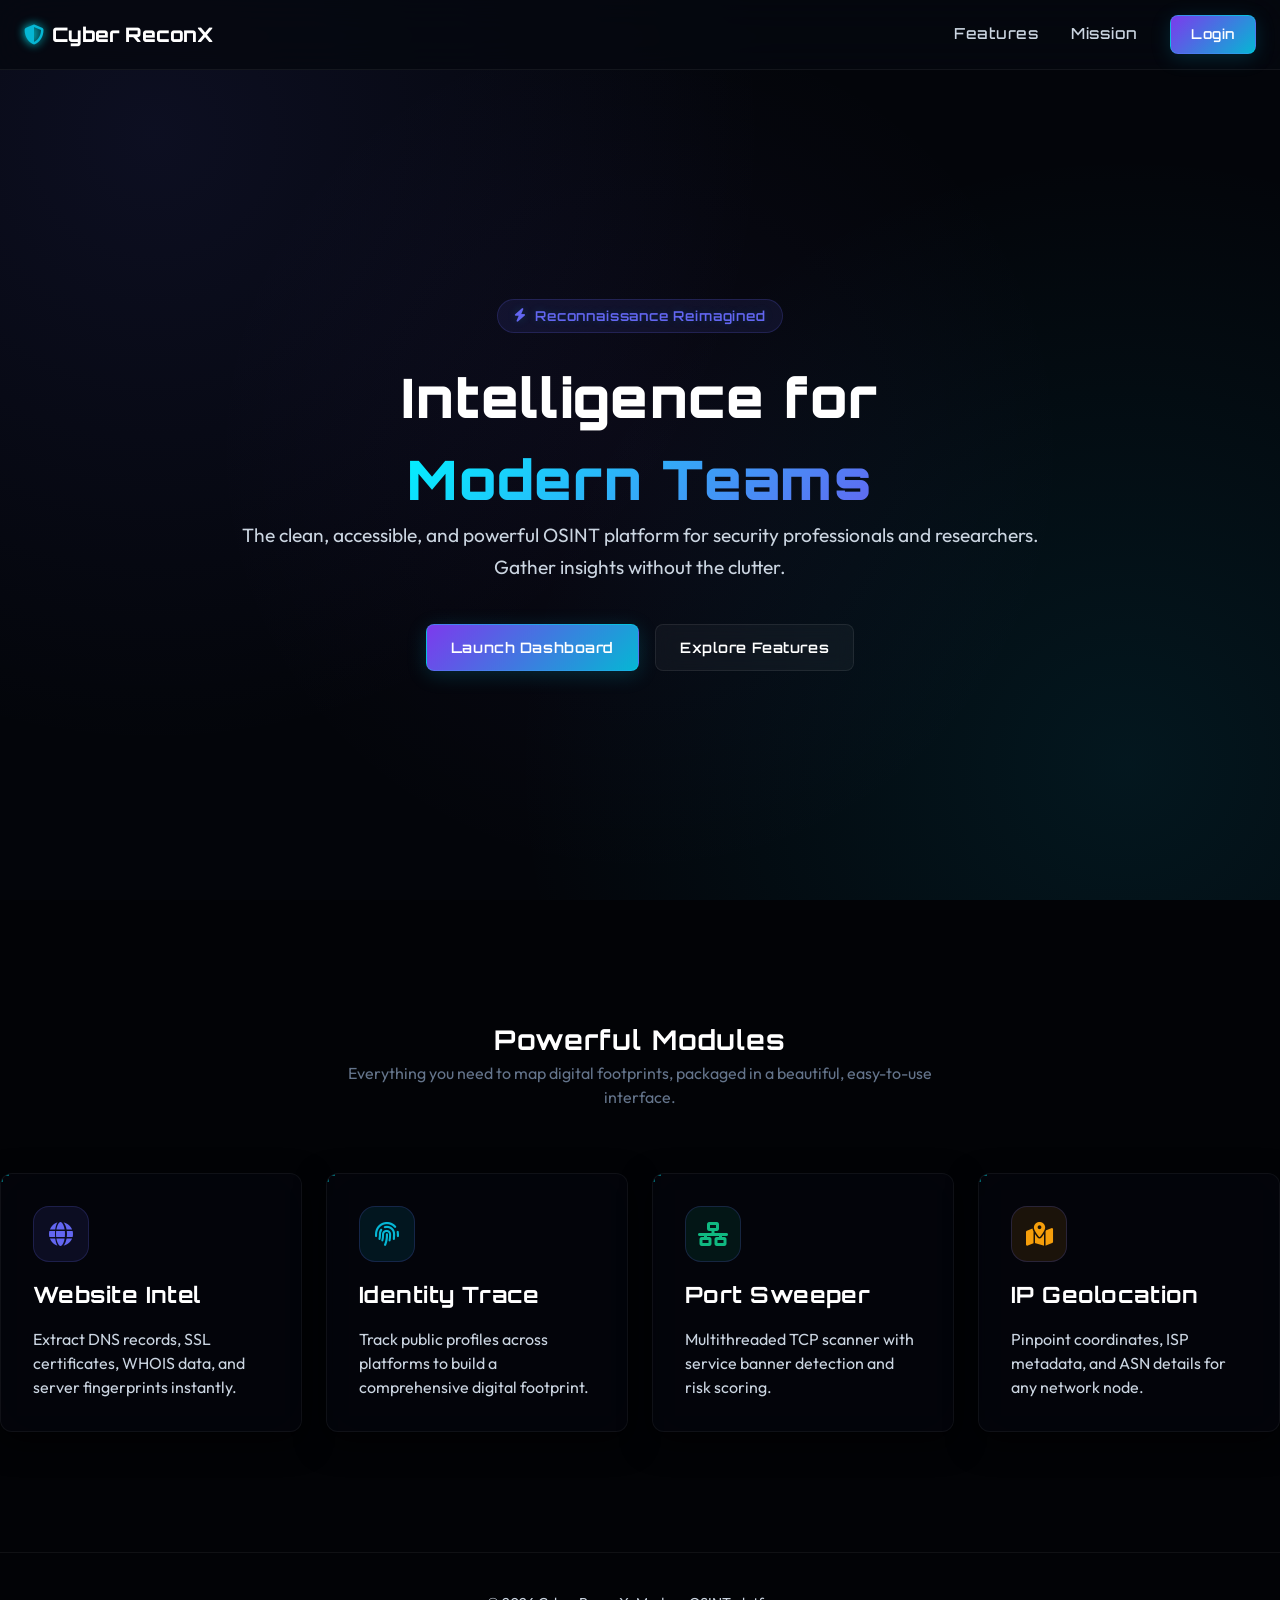
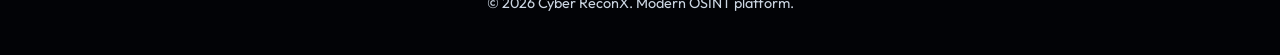
==== commit abeb8370: "Enhance reverse image search with Gemini Vision API and fix broken lens links" ====
--- a/templates/index.html
+++ b/templates/index.html
@@ -5,7 +5,7 @@
     <meta name="viewport" content="width=device-width, initial-scale=1.0, maximum-scale=1.0, user-scalable=no">
     <title>Cyber ReconX — Modern Intelligence</title>
     <link rel="stylesheet" href="https://cdnjs.cloudflare.com/ajax/libs/font-awesome/6.4.0/css/all.min.css">
-    <link rel="stylesheet" href="/static/css/style.css">
+    <link rel="stylesheet" href="/static/css/style.css?v=2.0.8">
     <style>
         /* Landing Page Specific Additions */
         .navbar {
--- a/static/css/style.css
+++ b/static/css/style.css
@@ -1,54 +1,66 @@
 /* ═════════════════════════════════════════════════════════════════
-   MODERN SAAS DESIGN SYSTEM - TIGER VITA / CYBER RECONX
+   MODERN NEON-CYBER SAAS DESIGN SYSTEM — CYBER RECONX
    ═════════════════════════════════════════════════════════════════ */
 
-@import url('https://fonts.googleapis.com/css2?family=Inter:wght@300;400;500;600;700;800&display=swap');
-@import url('https://fonts.googleapis.com/css2?family=JetBrains+Mono:wght@400;500&display=swap');
+@import url('https://fonts.googleapis.com/css2?family=Outfit:wght@300;400;500;600;700;800;900&display=swap');
+@import url('https://fonts.googleapis.com/css2?family=Orbitron:wght@400;500;600;700;800;900&display=swap');
+@import url('https://fonts.googleapis.com/css2?family=JetBrains+Mono:wght@400;500;700&display=swap');
 
 :root {
-    /* Base Colors - Modern Sleek Dark */
-    --bg-base: #06080F;
-    --bg-surface: #0B0E17;
-    --bg-card: rgba(18, 22, 34, 0.6);
-    --bg-card-hover: rgba(26, 32, 48, 0.8);
+    /* Base Colors - Futuristic Ultra Dark Obsidian */
+    --bg-base: #020306;
+    --bg-surface: rgba(4, 5, 9, 0.85);
+    --bg-card: rgba(8, 11, 22, 0.35);
+    --bg-card-hover: rgba(14, 20, 42, 0.55);
     
-    /* Primary Accents - Smooth Gradients */
-    --primary-blue: #3b82f6;
+    /* Primary Gradient Accents */
+    --primary-blue: #1d4ed8;
     --primary-indigo: #6366f1;
     --primary-cyan: #06b6d4;
-    --primary-gradient: linear-gradient(135deg, var(--primary-indigo), var(--primary-cyan));
-    --primary-glow: rgba(99, 102, 241, 0.3);
-
-    /* Status Colors - Softened for modern UI */
+    --primary-violet: #8b5cf6;
+    --primary-gradient: linear-gradient(135deg, #7c3aed 0%, #06b6d4 100%);
+    --primary-glow: rgba(124, 58, 237, 0.25);
+    
+    /* Cyber Neon Glow Highlights */
+    --neon-cyan: #00f3ff;
+    --neon-violet: #a78bfa;
+    --neon-green: #10b981;
+    --neon-red: #ff0055;
+    
+    /* Soft Status Colors */
     --status-success: #10b981;
-    --status-success-bg: rgba(16, 185, 129, 0.1);
+    --status-success-bg: rgba(16, 185, 129, 0.08);
     --status-warning: #f59e0b;
-    --status-warning-bg: rgba(245, 158, 11, 0.1);
+    --status-warning-bg: rgba(245, 158, 11, 0.08);
     --status-danger: #ef4444;
-    --status-danger-bg: rgba(239, 68, 68, 0.1);
-
-    /* Text Colors */
+    --status-danger-bg: rgba(239, 68, 68, 0.08);
+
+    /* Text Hierarchy */
     --text-primary: #ffffff;
-    --text-secondary: #94a3b8;
+    --text-secondary: #cbd5e1;
     --text-muted: #64748b;
 
-    /* UI Elements */
-    --border-color: rgba(255, 255, 255, 0.08);
-    --border-color-hover: rgba(255, 255, 255, 0.15);
-    --border-focus: rgba(99, 102, 241, 0.5);
+    /* Borders & Accents */
+    --border-color: rgba(255, 255, 255, 0.06);
+    --border-color-hover: rgba(6, 182, 212, 0.3);
+    --border-focus: rgba(6, 182, 212, 0.6);
+    --border-cyan-glow: rgba(0, 243, 255, 0.3);
+
+    /* Border Radius tokens */
     --radius-sm: 8px;
     --radius-md: 12px;
-    --radius-lg: 16px;
+    --radius-lg: 18px;
     --radius-xl: 24px;
     --radius-full: 9999px;
 
-    /* Shadows */
-    --shadow-sm: 0 4px 6px -1px rgba(0, 0, 0, 0.1), 0 2px 4px -1px rgba(0, 0, 0, 0.06);
-    --shadow-md: 0 10px 15px -3px rgba(0, 0, 0, 0.3), 0 4px 6px -2px rgba(0, 0, 0, 0.15);
-    --shadow-lg: 0 20px 25px -5px rgba(0, 0, 0, 0.4), 0 10px 10px -5px rgba(0, 0, 0, 0.2);
-    --shadow-glow: 0 0 30px var(--primary-glow);
-}
-
+    /* Shadows & Glows */
+    --shadow-sm: 0 4px 8px rgba(0, 0, 0, 0.5);
+    --shadow-md: 0 10px 30px rgba(0, 0, 0, 0.7);
+    --shadow-lg: 0 20px 50px rgba(0, 0, 0, 0.95);
+    --shadow-cyan-glow: 0 0 25px rgba(6, 182, 212, 0.15);
+}
+
+/* ─── BASE RESET & DEFAULTS ───────────────── */
 * {
     margin: 0;
     padding: 0;
@@ -62,134 +74,153 @@
 body {
     background-color: var(--bg-base);
     color: var(--text-secondary);
-    font-family: 'Inter', sans-serif;
-    line-height: 1.6;
+    font-family: 'Outfit', sans-serif;
+    line-height: 1.5;
     overflow-x: hidden;
     -webkit-font-smoothing: antialiased;
     -moz-osx-font-smoothing: grayscale;
 }
 
-/* Background Effects */
+/* ─── CRITICAL UTILITIES ───────────────────── */
+.hidden {
+    display: none !important;
+}
+
+/* Custom Scrollbar - High Tech Thin Track */
+::-webkit-scrollbar {
+    width: 8px;
+    height: 8px;
+}
+::-webkit-scrollbar-track {
+    background: #030408;
+}
+::-webkit-scrollbar-thumb {
+    background: rgba(255, 255, 255, 0.08);
+    border-radius: var(--radius-full);
+    border: 1px solid rgba(0, 243, 255, 0.03);
+}
+::-webkit-scrollbar-thumb:hover {
+    background: rgba(6, 182, 212, 0.4);
+    box-shadow: 0 0 10px rgba(6, 182, 212, 0.5);
+}
+
+/* ─── DYNAMIC CYBER BACKGROUND ─────────────── */
 .ambient-bg {
     position: fixed;
     top: 0; left: 0; width: 100vw; height: 100vh;
     z-index: -1;
     overflow: hidden;
-    background: radial-gradient(circle at 15% 50%, rgba(99, 102, 241, 0.08), transparent 25%),
-                radial-gradient(circle at 85% 30%, rgba(6, 182, 212, 0.08), transparent 25%);
-}
-
-/* Typography */
+    pointer-events: none;
+    background: 
+        radial-gradient(circle at 12% 15%, rgba(99, 102, 241, 0.1) 0%, transparent 45%),
+        radial-gradient(circle at 88% 85%, rgba(6, 182, 212, 0.1) 0%, transparent 45%),
+        radial-gradient(circle at 50% 50%, rgba(139, 92, 246, 0.05) 0%, transparent 55%),
+        #03050a;
+}
+
+/* ─── TYPOGRAPHY REFINE ────────────────────── */
 h1, h2, h3, h4, h5, h6 {
     color: var(--text-primary);
     font-weight: 700;
-    line-height: 1.2;
-    letter-spacing: -0.02em;
-}
-
-h1 { font-size: clamp(2.5rem, 5vw, 4rem); font-weight: 800; letter-spacing: -0.04em; }
-h2 { font-size: clamp(2rem, 4vw, 3rem); }
-h3 { font-size: 1.5rem; }
+    letter-spacing: -0.01em;
+}
+
+h1 { font-family: 'Orbitron', sans-serif; font-size: clamp(2.2rem, 5vw, 3.4rem); font-weight: 900; letter-spacing: 0.02em; }
+h2 { font-family: 'Orbitron', sans-serif; font-size: 1.7rem; letter-spacing: 0.04em; }
+h3 { font-family: 'Orbitron', sans-serif; font-size: 1.4rem; letter-spacing: 0.02em; }
+h4 { font-family: 'Orbitron', sans-serif; font-size: 1.15rem; font-weight: 600; }
 
 .text-gradient {
-    background: var(--primary-gradient);
+    background: linear-gradient(135deg, var(--neon-cyan) 0%, var(--primary-indigo) 100%);
     -webkit-background-clip: text;
     -webkit-text-fill-color: transparent;
     background-clip: text;
     display: inline-block;
 }
 
-.mono-text {
-    font-family: 'JetBrains Mono', monospace;
-    font-size: 0.85em;
-}
-
-/* Layout Utilities */
+.mono-text, .share-tech-mono {
+    font-family: 'JetBrains Mono', 'Courier New', monospace;
+    font-size: 0.85rem;
+    letter-spacing: 0.04em;
+}
+
+/* ─── CONTAINER UTILITIES ──────────────────── */
 .container {
-    max-width: 1280px;
+    max-width: 1360px;
     margin: 0 auto;
     padding: 0 24px;
 }
 
 .flex-center { display: flex; align-items: center; justify-content: center; }
 .flex-between { display: flex; align-items: center; justify-content: space-between; }
-.flex-column { display: flex; flex-direction: column; }
-
-/* ── CARDS (Glassmorphism) ── */
-.glass-card {
-    background: var(--bg-card);
-    backdrop-filter: blur(16px);
-    -webkit-backdrop-filter: blur(16px);
-    border: 1px solid var(--border-color);
-    border-radius: var(--radius-lg);
-    box-shadow: var(--shadow-sm);
-    transition: all 0.3s cubic-bezier(0.4, 0, 0.2, 1);
-}
-
-.glass-card:hover {
-    background: var(--bg-card-hover);
-    border-color: var(--border-color-hover);
-    box-shadow: var(--shadow-md);
-    transform: translateY(-2px);
-}
-
-/* ── BUTTONS ── */
+
+/* ─── BUTTONS ──────────────────────────────── */
 .btn {
     display: inline-flex; align-items: center; justify-content: center;
     gap: 8px; padding: 12px 24px;
-    border-radius: var(--radius-full);
-    font-family: 'Inter', sans-serif;
-    font-size: 0.95rem; font-weight: 600;
+    border-radius: var(--radius-sm);
+    font-size: 0.9rem; font-weight: 600;
     cursor: pointer; text-decoration: none;
-    transition: all 0.3s cubic-bezier(0.4, 0, 0.2, 1);
-    border: none; outline: none;
+    transition: all 0.25s cubic-bezier(0.4, 0, 0.2, 1);
+    border: 1px solid transparent;
+    outline: none;
+    letter-spacing: 0.04em;
+    font-family: 'Orbitron', sans-serif;
 }
 
 .btn-primary {
     background: var(--primary-gradient);
     color: #ffffff;
-    box-shadow: var(--shadow-sm);
+    box-shadow: 0 4px 20px rgba(6, 182, 212, 0.2);
+    border: 1px solid rgba(0, 243, 255, 0.25);
 }
 
 .btn-primary:hover {
-    box-shadow: var(--shadow-glow);
-    transform: translateY(-2px) scale(1.02);
+    box-shadow: 0 0 25px rgba(6, 182, 212, 0.5);
+    transform: translateY(-2px);
+    border-color: var(--neon-cyan);
 }
 
 .btn-secondary {
-    background: rgba(255, 255, 255, 0.05);
+    background: rgba(255, 255, 255, 0.04);
     color: var(--text-primary);
-    border: 1px solid var(--border-color);
-    backdrop-filter: blur(8px);
+    border: 1px solid rgba(255, 255, 255, 0.08);
+    backdrop-filter: blur(10px);
+    -webkit-backdrop-filter: blur(10px);
 }
 
 .btn-secondary:hover {
-    background: rgba(255, 255, 255, 0.1);
-    border-color: var(--border-color-hover);
+    background: rgba(255, 255, 255, 0.08);
+    border-color: rgba(6, 182, 212, 0.4);
+    color: #fff;
     transform: translateY(-2px);
-}
-
-/* ── INPUTS ── */
-.input-group { position: relative; margin-bottom: 20px; }
+    box-shadow: 0 0 15px rgba(6, 182, 212, 0.1);
+}
+
+.w-full { width: 100%; }
+.btn-sm { padding: 8px 16px; font-size: 0.8rem; }
+
+/* ─── INPUT CONSOLE CONTROLS ───────────────── */
+.input-group { position: relative; margin-bottom: 22px; }
 
 .form-control {
     width: 100%;
-    background: rgba(0, 0, 0, 0.2);
-    border: 1px solid var(--border-color);
-    border-radius: var(--radius-md);
+    background: rgba(3, 5, 10, 0.8);
+    border: 1px solid rgba(255, 255, 255, 0.08);
+    border-radius: var(--radius-sm);
     padding: 14px 16px;
     color: var(--text-primary);
-    font-size: 1rem;
-    font-family: 'Inter', sans-serif;
+    font-size: 0.95rem;
+    font-family: 'JetBrains Mono', monospace;
     transition: all 0.3s ease;
 }
 
-.form-control::placeholder { color: var(--text-muted); }
+.form-control::placeholder { color: var(--text-muted); font-size: 0.9rem; }
 
 .form-control:focus {
-    border-color: var(--primary-indigo);
-    box-shadow: 0 0 0 4px rgba(99, 102, 241, 0.15);
-    background: rgba(0, 0, 0, 0.4);
+    border-color: rgba(6, 182, 212, 0.8);
+    box-shadow: 0 0 20px rgba(6, 182, 212, 0.2);
+    background: rgba(3, 5, 10, 0.95);
     outline: none;
 }
 
@@ -201,69 +232,1184 @@
 }
 .form-control.has-icon { padding-left: 44px; }
 
-/* ── ANIMATIONS ── */
-.fade-in { animation: fadeIn 0.6s cubic-bezier(0.16, 1, 0.3, 1) forwards; }
-.slide-up { animation: slideUp 0.8s cubic-bezier(0.16, 1, 0.3, 1) forwards; opacity: 0; }
-.stagger-1 { animation-delay: 0.1s; }
-.stagger-2 { animation-delay: 0.2s; }
-.stagger-3 { animation-delay: 0.3s; }
-.stagger-4 { animation-delay: 0.4s; }
-
-@keyframes fadeIn {
-    from { opacity: 0; }
-    to { opacity: 1; }
-}
-
-@keyframes slideUp {
-    from { opacity: 0; transform: translateY(30px); }
-    to { opacity: 1; transform: translateY(0); }
-}
-
-@keyframes pulse-soft {
-    0% { box-shadow: 0 0 0 0 rgba(99, 102, 241, 0.4); }
-    70% { box-shadow: 0 0 0 10px rgba(99, 102, 241, 0); }
-    100% { box-shadow: 0 0 0 0 rgba(99, 102, 241, 0); }
-}
-
-/* ── BADGES & TAGS ── */
+/* ─── GLASS PANELS (SaaS Cards) ─────────────── */
+.glass-card, .panel {
+    background: var(--bg-card);
+    backdrop-filter: blur(25px);
+    -webkit-backdrop-filter: blur(25px);
+    border: 1px solid rgba(255, 255, 255, 0.05);
+    border-radius: var(--radius-md);
+    box-shadow: var(--shadow-md);
+    transition: all 0.3s cubic-bezier(0.25, 0.8, 0.25, 1);
+    position: relative;
+    overflow: hidden;
+}
+
+/* Corner bracket tech aesthetics for glass cards */
+.glass-card::before {
+    content: '';
+    position: absolute;
+    top: 0; left: 0; width: 6px; height: 6px;
+    border-top: 2px solid rgba(0, 243, 255, 0.4);
+    border-left: 2px solid rgba(0, 243, 255, 0.4);
+    pointer-events: none;
+}
+
+.glass-card:hover {
+    background: var(--bg-card-hover);
+    border-color: rgba(6, 182, 212, 0.35);
+    box-shadow: var(--shadow-lg), 0 0 25px rgba(6, 182, 212, 0.08);
+    transform: translateY(-2px);
+}
+
+.glass-card:hover::before {
+    border-color: var(--neon-cyan);
+    box-shadow: 0 0 5px var(--neon-cyan);
+}
+
+/* ─── BADGES ───────────────────────────────── */
 .badge {
     display: inline-flex; align-items: center; gap: 6px;
-    padding: 4px 12px; border-radius: var(--radius-full);
-    font-size: 0.75rem; font-weight: 600; text-transform: uppercase;
+    padding: 4px 12px; border-radius: var(--radius-sm);
+    font-size: 0.75rem; font-weight: 700; text-transform: uppercase;
+    letter-spacing: 0.06em;
+    font-family: 'Orbitron', sans-serif;
+    border: 1px solid transparent;
+}
+
+.badge-success { background: rgba(16, 185, 129, 0.08); color: var(--neon-green); border-color: rgba(16, 185, 129, 0.25); }
+.badge-warning { background: rgba(245, 158, 11, 0.08); color: var(--status-warning); border-color: rgba(245, 158, 11, 0.25); }
+.badge-danger { background: rgba(239, 68, 68, 0.08); color: var(--neon-red); border-color: rgba(239, 68, 68, 0.25); }
+.badge-info { background: rgba(6, 182, 212, 0.08); color: var(--neon-cyan); border-color: rgba(6, 182, 212, 0.25); }
+
+.bg-red { background: rgba(239, 68, 68, 0.12) !important; color: var(--status-danger) !important; border: 1px solid rgba(239, 68, 68, 0.3) !important; }
+.bg-yellow { background: rgba(245, 158, 11, 0.12) !important; color: var(--status-warning) !important; border: 1px solid rgba(245, 158, 11, 0.3) !important; }
+.bg-cyan { background: rgba(6, 182, 212, 0.12) !important; color: var(--neon-cyan) !important; border: 1px solid rgba(6, 182, 212, 0.3) !important; }
+
+/* ─── DYNAMIC LAYOUT & ROUTING (SPA) ───────── */
+.dashboard-layout { display: flex; height: 100vh; overflow: hidden; }
+
+/* SIDEBAR RE-DESIGN */
+.sidebar {
+    width: 280px; background: rgba(5, 7, 13, 0.98);
+    backdrop-filter: blur(30px);
+    -webkit-backdrop-filter: blur(30px);
+    border-right: 1px solid rgba(255, 255, 255, 0.04);
+    display: flex; flex-direction: column; z-index: 100;
+    box-shadow: 10px 0 40px rgba(0, 0, 0, 0.8);
+}
+.sidebar-header { padding: 24px; border-bottom: 1px solid rgba(255, 255, 255, 0.04); }
+.sidebar-logo { font-family: 'Orbitron', sans-serif; font-size: 1.2rem; font-weight: 900; color: #fff; display: flex; align-items: center; gap: 10px; letter-spacing: 0.06em; }
+.sidebar-logo i { color: var(--neon-cyan); text-shadow: 0 0 10px var(--neon-cyan); }
+
+.sidebar-user { padding: 22px 24px; display: flex; align-items: center; gap: 14px; border-bottom: 1px solid rgba(255, 255, 255, 0.04); background: rgba(255,255,255,0.005); }
+.user-avatar { width: 44px; height: 44px; border-radius: var(--radius-sm); background: rgba(255,255,255,0.02); border: 1px solid rgba(6, 182, 212, 0.25); display: flex; align-items: center; justify-content: center; color: var(--neon-cyan); font-weight: 700; overflow: hidden; }
+.user-info { display: flex; flex-direction: column; }
+.user-name { font-size: 0.9rem; font-weight: 600; color: #fff; letter-spacing: 0.03em; }
+.user-status { font-size: 0.72rem; color: var(--text-muted); display: flex; align-items: center; gap: 6px; font-family: 'JetBrains Mono', monospace; }
+.pulse-dot { width: 7px; height: 7px; border-radius: 50%; background: var(--status-success); box-shadow: 0 0 10px var(--status-success); animation: pulse-soft 2s infinite; }
+
+.nav-menu { flex: 1; padding: 22px 14px; overflow-y: auto; display: flex; flex-direction: column; gap: 6px; }
+.nav-label { font-family: 'Orbitron', sans-serif; font-size: 0.75rem; font-weight: 700; color: var(--text-muted); text-transform: uppercase; letter-spacing: 0.08em; padding: 0 12px; margin-bottom: 8px; margin-top: 14px; }
+.nav-item {
+    display: flex; align-items: center; gap: 14px;
+    padding: 12px 16px; border-radius: var(--radius-sm);
+    color: var(--text-secondary); text-decoration: none; font-weight: 500; font-size: 0.92rem;
+    transition: all 0.2s cubic-bezier(0.4, 0, 0.2, 1); cursor: pointer;
+    border-left: 3px solid transparent;
+}
+.nav-item:hover { color: #fff; background: rgba(255, 255, 255, 0.02); padding-left: 20px; }
+.nav-item.active { 
+    color: #fff; 
+    background: linear-gradient(90deg, rgba(6, 182, 212, 0.1) 0%, transparent 100%);
+    border-left-color: var(--neon-cyan);
+    font-weight: 600;
+}
+.nav-item.active i { color: var(--neon-cyan); text-shadow: 0 0 10px rgba(0, 243, 255, 0.5); }
+.nav-item i { width: 20px; text-align: center; font-size: 1.05rem; }
+
+.sidebar-footer { padding: 22px 24px; border-top: 1px solid rgba(255, 255, 255, 0.04); }
+.clock-display { font-family: 'JetBrains Mono', monospace; font-size: 1.4rem; font-weight: 700; color: #fff; margin-bottom: 12px; letter-spacing: 0.06em; text-shadow: 0 0 10px rgba(255,255,255,0.1); }
+
+/* MAIN CONTENT */
+.main-content { flex: 1; display: flex; flex-direction: column; overflow: hidden; background: var(--bg-base); position: relative; }
+
+.topbar {
+    height: 70px; padding: 0 32px;
+    background: rgba(4, 6, 12, 0.85); backdrop-filter: blur(20px);
+    -webkit-backdrop-filter: blur(20px);
+    border-bottom: 1px solid rgba(255, 255, 255, 0.04);
+    display: flex; align-items: center; justify-content: space-between;
+    z-index: 10;
+}
+.topbar-title { font-family: 'Orbitron', sans-serif; font-size: 1.05rem; font-weight: 700; color: #fff; text-transform: uppercase; letter-spacing: 0.06em; }
+
+.workspace { flex: 1; padding: 32px; overflow-y: auto; }
+
+/* ─── DASHBOARD STATS WIDGETS ──────────────── */
+.stats-grid { display: grid; grid-template-columns: repeat(auto-fit, minmax(230px, 1fr)); gap: 24px; margin-bottom: 32px; }
+.stat-card { padding: 24px; display: flex; justify-content: space-between; align-items: center; }
+.stat-info { display: flex; flex-direction: column; gap: 6px; }
+.stat-label { font-size: 0.75rem; color: var(--text-muted); font-weight: 600; text-transform: uppercase; letter-spacing: 0.06em; }
+.stat-value { font-family: 'Orbitron', sans-serif; font-size: 2.3rem; font-weight: 900; color: #fff; line-height: 1; }
+.stat-icon { width: 50px; height: 50px; border-radius: var(--radius-sm); display: flex; align-items: center; justify-content: center; font-size: 1.35rem; }
+
+.b-blue { background: rgba(59, 130, 246, 0.08); color: #3b82f6; border: 1px solid rgba(59, 130, 246, 0.2); }
+.b-red { background: rgba(239, 68, 68, 0.08); color: #ef4444; border: 1px solid rgba(239, 68, 68, 0.2); }
+.b-yellow { background: rgba(245, 158, 11, 0.08); color: #f59e0b; border: 1px solid rgba(245, 158, 11, 0.2); }
+.b-indigo { background: rgba(99, 102, 241, 0.08); color: #6366f1; border: 1px solid rgba(99, 102, 241, 0.2); }
+
+.grid-2 { display: grid; grid-template-columns: 1fr 1fr; gap: 32px; margin-bottom: 32px; }
+.panel-header { font-family: 'Orbitron', sans-serif; font-size: 1rem; font-weight: 700; color: #fff; margin-bottom: 22px; display: flex; justify-content: space-between; align-items: center; letter-spacing: 0.04em; }
+
+.chart-container { height: 260px; position: relative; }
+.activity-feed { height: 260px; overflow-y: auto; padding-right: 8px; }
+.activity-feed p { font-family: 'JetBrains Mono', monospace; font-size: 0.8rem; margin-bottom: 8px; padding: 12px; background: rgba(3,5,10,0.5); border-radius: var(--radius-sm); border: 1px solid rgba(255,255,255,0.03); line-height: 1.45; }
+
+/* ─── SPA VIEWS TRANSITION ─────────────────── */
+.tab-content { display: none; }
+.tab-content.active { display: block; animation: fadeIn 0.4s cubic-bezier(0.16, 1, 0.3, 1) forwards; }
+
+.tool-header { max-width: 800px; margin-bottom: 32px; }
+.tool-header h2 { font-size: 1.65rem; margin-bottom: 10px; display: flex; align-items: center; gap: 12px; }
+.tool-header p { font-size: 0.95rem; color: var(--text-secondary); line-height: 1.5; }
+
+/* DATA TABLES */
+.results-header { display: flex; justify-content: space-between; align-items: flex-end; padding: 24px; border-bottom: 1px solid rgba(255,255,255,0.04); background: rgba(3,5,10,0.4); border-radius: var(--radius-md) var(--radius-md) 0 0; }
+
+.data-table { width: 100%; border-collapse: collapse; text-align: left; }
+.data-table th { padding: 16px 24px; font-family: 'Orbitron', sans-serif; font-size: 0.75rem; font-weight: 700; color: var(--text-muted); text-transform: uppercase; border-bottom: 2px solid rgba(255,255,255,0.04); letter-spacing: 0.06em; }
+.data-table td { padding: 16px 24px; border-bottom: 1px solid rgba(255,255,255,0.03); font-size: 0.9rem; color: var(--text-secondary); }
+.data-table tr:hover td { color: #fff; background: rgba(255, 255, 255, 0.008); }
+
+.grid-detail { display: grid; grid-template-columns: 1fr 1fr; gap: 24px; padding: 24px; }
+.detail-group { margin-bottom: 16px; }
+.detail-label { font-size: 0.78rem; color: var(--text-muted); font-weight: 600; text-transform: uppercase; letter-spacing: 0.04em; margin-bottom: 6px; }
+.detail-value { font-size: 0.98rem; font-weight: 500; color: #fff; }
+
+/* ─── DYNAMIC METADATA GRID DISPLAY ────────── */
+.cyber-score-card {
+    transition: all 0.3s ease;
+}
+.cyber-score-card:hover {
+    border-color: rgba(6, 182, 212, 0.4) !important;
+    box-shadow: 0 0 20px rgba(6, 182, 212, 0.12);
+}
+
+.image-grid-split {
+    transition: all 0.3s ease;
+}
+
+@media (max-width: 1024px) {
+    .image-grid-split { grid-template-columns: 1fr !important; }
+}
+
+/* ─── DRAG-AND-DROP CYBER UPLOAD ZONE ──────── */
+#image-drop-zone {
+    position: relative;
+    overflow: hidden;
+    border: 2px dashed rgba(6, 182, 212, 0.3) !important;
+    transition: all 0.3s cubic-bezier(0.25, 0.8, 0.25, 1);
+    background: rgba(3, 5, 10, 0.5) !important;
+}
+
+#image-drop-zone::before {
+    content: '';
+    position: absolute;
+    top: -100%; left: 0; width: 100%; height: 3px;
+    background: linear-gradient(90deg, transparent, var(--neon-cyan), transparent);
+    box-shadow: 0 0 12px var(--neon-cyan);
+    opacity: 0;
+    transition: opacity 0.3s ease;
+}
+
+#image-drop-zone.dragover, #image-drop-zone:hover {
+    border-color: var(--neon-cyan) !important;
+    background: rgba(6, 182, 212, 0.04) !important;
+    box-shadow: 0 0 30px rgba(6, 182, 212, 0.12);
+}
+
+#image-drop-zone.dragover::before {
+    opacity: 1;
+    animation: laser-sweep 2.5s infinite linear;
+}
+
+@keyframes laser-sweep {
+    0% { top: 0%; }
+    50% { top: 100%; }
+    100% { top: 0%; }
+}
+
+/* Upload Preview Panel */
+#upload-preview-area {
+    border: 1px solid rgba(6, 182, 212, 0.25);
+    box-shadow: inset 0 0 16px rgba(6, 182, 212, 0.08);
+}
+
+/* Spinner */
+.spinner {
+    width: 32px; height: 32px;
+    border: 3px solid rgba(6, 182, 212, 0.15);
+    border-top-color: var(--neon-cyan);
+    border-radius: 50%;
+    animation: spin 0.8s linear infinite;
+    box-shadow: 0 0 12px rgba(0, 243, 255, 0.2);
+}
+@keyframes spin { to { transform: rotate(360deg); } }
+
+/* ─── AI SIMILAR PHOTOS MATCH CARDS ────────── */
+.match-card {
+    background: rgba(3, 5, 10, 0.5);
+    border: 1px solid rgba(255, 255, 255, 0.04);
+    border-radius: var(--radius-md);
+    padding: 20px;
+    display: flex;
+    flex-direction: column;
+    gap: 14px;
+    transition: all 0.3s cubic-bezier(0.25, 0.8, 0.25, 1);
+}
+
+.match-card:hover {
+    background: rgba(16, 24, 48, 0.6);
+    border-color: rgba(6, 182, 212, 0.35);
+    box-shadow: 0 10px 30px rgba(0, 0, 0, 0.5), 0 0 20px rgba(6, 182, 212, 0.05);
+}
+
+.match-card-header {
+    display: flex;
+    justify-content: space-between;
+    align-items: center;
+    border-bottom: 1px solid rgba(255, 255, 255, 0.04);
+    padding-bottom: 10px;
+}
+
+.match-category-tag {
+    font-family: 'Orbitron', sans-serif;
+    font-size: 0.78rem;
+    font-weight: 700;
+    color: var(--neon-cyan);
+    letter-spacing: 0.06em;
+}
+
+.match-type-badge {
+    font-size: 0.68rem;
+    font-weight: 800;
+    padding: 3px 10px;
+    border-radius: var(--radius-sm);
+    letter-spacing: 0.04em;
+    font-family: 'Orbitron', sans-serif;
+}
+
+.match-type-exact { background: rgba(16, 185, 129, 0.08); color: var(--neon-green); border: 1px solid rgba(16, 185, 129, 0.25); }
+.match-type-high { background: rgba(245, 158, 11, 0.08); color: var(--status-warning); border: 1px solid rgba(245, 158, 11, 0.25); }
+.match-type-partial { background: rgba(99, 102, 241, 0.08); color: var(--primary-indigo); border: 1px solid rgba(99, 102, 241, 0.25); }
+
+.match-details-body {
+    display: flex;
+    gap: 20px;
+    align-items: flex-start;
+}
+
+@media (max-width: 1200px) {
+    .match-details-body { flex-direction: column; }
+    .match-details-right { width: 100% !important; min-width: 100% !important; }
+}
+
+.match-thumb-preview {
+    width: 100px;
+    height: 100px;
+    min-width: 100px;
+    border-radius: var(--radius-sm);
+    overflow: hidden;
+    border: 1px solid rgba(255, 255, 255, 0.08);
+    background: #020305;
+    box-shadow: 0 4px 12px rgba(0,0,0,0.4);
+}
+
+.match-thumb-img {
+    width: 100%;
+    height: 100%;
+    object-fit: cover;
+    transition: transform 0.4s ease;
+}
+.match-card:hover .match-thumb-img {
+    transform: scale(1.1);
+}
+
+.match-details-left {
+    flex: 1;
+    display: flex;
+    flex-direction: column;
+    gap: 8px;
+}
+
+.match-source-title {
+    font-size: 1rem;
+    font-weight: 600;
+    color: #fff;
+    letter-spacing: 0.02em;
+}
+
+.match-summary-text {
+    font-size: 0.85rem;
+    color: var(--text-secondary);
+    line-height: 1.45;
+}
+
+/* Suggestion Block */
+.match-recon-suggestion {
+    background: rgba(99, 102, 241, 0.04);
+    border-left: 3px solid var(--primary-indigo);
+    padding: 8px 14px;
+    border-radius: 0 var(--radius-sm) var(--radius-sm) 0;
+    margin-top: 4px;
+}
+
+.suggestion-label {
+    font-size: 0.72rem;
+    font-weight: 800;
+    color: var(--primary-indigo);
+    display: flex;
+    align-items: center;
+    gap: 6px;
+    font-family: 'Orbitron', sans-serif;
+    letter-spacing: 0.03em;
+}
+
+.suggestion-text {
+    font-size: 0.8rem;
+    color: #e2e8f0;
+    margin-top: 3px;
+    line-height: 1.45;
+}
+
+.match-meta-info {
+    display: flex;
+    flex-wrap: wrap;
+    gap: 14px;
+    margin-top: 6px;
+    font-family: 'JetBrains Mono', monospace;
+    font-size: 0.72rem;
+    color: var(--text-muted);
+}
+
+.match-meta-info span {
+    display: flex;
+    align-items: center;
+    gap: 5px;
+}
+
+.match-details-right {
+    width: 160px;
+    min-width: 160px;
+    display: flex;
+    flex-direction: column;
+    justify-content: space-between;
+    align-self: stretch;
+}
+
+.match-confidence-container {
+    display: flex;
+    flex-direction: column;
+    gap: 6px;
+}
+
+.match-confidence-txt {
+    font-family: 'JetBrains Mono', monospace;
+    font-size: 0.75rem;
+    font-weight: 600;
+    color: #fff;
+    text-align: right;
+}
+
+.match-bar-container {
+    height: 6px;
+    background: rgba(255, 255, 255, 0.04);
+    border-radius: var(--radius-full);
+    overflow: hidden;
+}
+
+.match-bar-fill {
+    height: 100%;
+    border-radius: var(--radius-full);
+    transition: width 0.8s ease-in-out;
+}
+
+.bg-green-fill { background: linear-gradient(90deg, #10b981, #00ff66); box-shadow: 0 0 10px rgba(16, 185, 129, 0.3); }
+.bg-yellow-fill { background: linear-gradient(90deg, #f59e0b, #fbbf24); box-shadow: 0 0 10px rgba(245, 158, 11, 0.3); }
+.bg-cyan-fill { background: linear-gradient(90deg, #06b6d4, #00f3ff); box-shadow: 0 0 10px rgba(6, 182, 212, 0.3); }
+
+.btn-glow {
+    box-shadow: 0 2px 10px rgba(6, 182, 212, 0.15);
+}
+.btn-glow:hover {
+    box-shadow: 0 0 20px rgba(6, 182, 212, 0.4);
+    border-color: var(--neon-cyan);
+}
+
+/* Security Headers Pills */
+.header-pill {
+    background: rgba(255, 255, 255, 0.005);
+    border: 1px solid rgba(255, 255, 255, 0.03);
+    border-radius: var(--radius-sm);
+    padding: 12px 16px;
+    display: flex;
+    justify-content: space-between;
+    align-items: center;
+    transition: all 0.2s ease;
+}
+.header-pill:hover { background: rgba(255, 255, 255, 0.02); border-color: rgba(255,255,255,0.08); }
+.header-pill.secure { border-left: 4px solid var(--status-success); }
+.header-pill.warning { border-left: 4px solid var(--status-danger); }
+
+.header-pill-left { display: flex; flex-direction: column; gap: 4px; }
+.header-pill-name { font-family: 'JetBrains Mono', monospace; font-size: 0.85rem; font-weight: 600; color: #fff; }
+.header-pill-desc { font-size: 0.75rem; color: var(--text-secondary); }
+
+.status-badge { font-size: 0.7rem; font-weight: 700; padding: 3px 8px; border-radius: 4px; }
+.status-badge.secure { background: rgba(16, 185, 129, 0.1); color: var(--status-success); }
+.status-badge.warning { background: rgba(239, 68, 68, 0.1); color: var(--status-danger); }
+
+/* Username Profile Footprint cards */
+.profile-stat-card {
+    background: rgba(255, 255, 255, 0.005);
+    border: 1px solid rgba(255, 255, 255, 0.03);
+    border-radius: var(--radius-sm);
+    padding: 14px 18px;
+    display: flex;
+    justify-content: space-between;
+    align-items: center;
+    transition: all 0.2s ease;
+}
+.profile-stat-card:hover { border-color: rgba(6, 182, 212, 0.25); background: rgba(255, 255, 255, 0.02); }
+.card-found { border-left: 4px solid var(--primary-cyan) !important; }
+.profile-card-left { display: flex; flex-direction: column; gap: 4px; }
+.profile-platform { font-size: 0.92rem; font-weight: 600; color: #fff; }
+.resolved-handle { font-family: 'JetBrains Mono', monospace; font-size: 0.78rem; color: #c084fc; }
+
+.status-found {
+    font-size: 0.8rem; font-weight: 600; color: var(--neon-cyan);
+    text-decoration: none; display: flex; align-items: center; gap: 6px;
+    font-family: 'Orbitron', sans-serif;
+    letter-spacing: 0.02em;
+}
+.status-found:hover { color: #fff; text-shadow: 0 0 8px var(--neon-cyan); }
+.status-missing { font-size: 0.8rem; color: var(--text-muted); display: flex; align-items: center; gap: 6px; font-family: 'Orbitron', sans-serif; }
+
+/* ─── DYNAMIC OPSEC WARNINGS ───────────────── */
+.text-purple { color: #c084fc !important; }
+.text-cyan { color: var(--neon-cyan) !important; }
+.text-yellow { color: var(--status-warning) !important; }
+.text-red { color: var(--neon-red) !important; }
+.text-green { color: var(--neon-green) !important; }
+
+/* ─── MOBILE LAYOUT COMPATIBILITY ──────────── */
+.mobile-overlay { display: none; position: fixed; inset: 0; background: rgba(0,0,0,0.85); z-index: 90; backdrop-filter: blur(8px); }
+.mobile-overlay.show { display: block; }
+
+@media (max-width: 1024px) {
+    .grid-2 { grid-template-columns: 1fr; }
+}
+@media (max-width: 768px) {
+    .sidebar { position: fixed; left: -280px; height: 100vh; transition: transform 0.3s cubic-bezier(0.4, 0, 0.2, 1); }
+    .sidebar.open { transform: translateX(280px); }
+    .menu-toggle { display: block !important; }
+    .topbar { padding: 0 20px; }
+    .workspace { padding: 20px; }
+    .stats-grid { grid-template-columns: 1fr 1fr; }
+    .results-header { flex-direction: column; align-items: flex-start; gap: 14px; }
+    .grid-detail { grid-template-columns: 1fr; padding: 16px; }
+}
+@media (max-width: 480px) {
+    .stats-grid { grid-template-columns: 1fr; }
+}
+
+/* ─── LANDING PAGE HERO AND NAVBAR ─────────── */
+.navbar {
+    position: fixed; top: 0; left: 0; right: 0;
+    height: 70px; z-index: 1000;
+    background: rgba(4, 5, 8, 0.85);
+    backdrop-filter: blur(25px);
+    -webkit-backdrop-filter: blur(25px);
+    border-bottom: 1px solid rgba(255, 255, 255, 0.04);
+    transition: all 0.3s ease;
+}
+.nav-content { display: flex; align-items: center; justify-content: space-between; height: 100%; }
+.logo { font-family: 'Orbitron', sans-serif; font-size: 1.25rem; font-weight: 900; color: #fff; text-decoration: none; display: flex; align-items: center; gap: 10px; }
+.logo i { color: var(--neon-cyan); text-shadow: 0 0 10px var(--neon-cyan); }
+.nav-links { display: flex; gap: 32px; align-items: center; }
+.nav-link { color: var(--text-secondary); text-decoration: none; font-size: 0.92rem; font-weight: 500; transition: color 0.2s ease; font-family: 'Orbitron', sans-serif; letter-spacing: 0.05em; }
+.nav-link:hover { color: #fff; text-shadow: 0 0 8px var(--neon-cyan); }
+
+.hero { min-height: 100vh; display: flex; align-items: center; justify-content: center; position: relative; padding-top: 70px; text-align: center; }
+.hero-content { max-width: 800px; z-index: 2; position: relative; }
+.hero-badge {
+    display: inline-flex; align-items: center; gap: 8px;
+    padding: 6px 16px; border-radius: var(--radius-full);
+    background: rgba(6, 182, 212, 0.05); border: 1px solid rgba(6, 182, 212, 0.2);
+    color: var(--neon-cyan); font-size: 0.8rem; font-weight: 700; margin-bottom: 24px;
+    font-family: 'Orbitron', sans-serif; letter-spacing: 0.06em;
+    text-shadow: 0 0 10px rgba(6, 182, 212, 0.2);
+}
+.hero p { font-size: 1.25rem; color: var(--text-secondary); margin-bottom: 40px; line-height: 1.65; }
+.hero-actions { display: flex; gap: 16px; justify-content: center; }
+
+.features { padding: 120px 0; position: relative; z-index: 2; }
+.features-header { text-align: center; margin-bottom: 64px; }
+.features-grid { display: grid; grid-template-columns: repeat(auto-fit, minmax(300px, 1fr)); gap: 24px; }
+
+.feat-card { padding: 32px; display: flex; flex-direction: column; gap: 16px; }
+.feat-icon { width: 56px; height: 56px; border-radius: 12px; background: rgba(99, 102, 241, 0.08); display: flex; align-items: center; justify-content: center; font-size: 1.5rem; color: var(--primary-indigo); border: 1px solid rgba(99, 102, 241, 0.2); }
+
+.footer { padding: 40px 0; border-top: 1px solid rgba(255, 255, 255, 0.04); text-align: center; font-size: 0.85rem; position: relative; z-index: 2; }
+
+@keyframes fadeIn {
+    from { opacity: 0; transform: translateY(10px); }
+    to { opacity: 1; transform: translateY(0); }
+}
+
+@keyframes pulse-soft {
+    0% { opacity: 0.6; }
+    50% { opacity: 1; }
+    100% { opacity: 0.6; }
+}
+
+@media (max-width: 768px) {
+    .nav-links { display: none; }
+    .hero p { font-size: 1rem; }
+    .hero-actions { flex-direction: column; width: 100%; }
+    .hero-actions .btn { width: 100%; }
+}
+
+/* ─── PREMIUM SOURCE SPOTLIGHT CARD & MIRRORS ─── */
+
+.spotlight-card {
+    position: relative;
+    background: linear-gradient(135deg, rgba(8, 14, 28, 0.95) 0%, rgba(4, 7, 15, 0.98) 100%);
+    backdrop-filter: blur(25px);
+    -webkit-backdrop-filter: blur(25px);
+    border: 1.5px solid rgba(0, 243, 255, 0.25);
+    border-radius: var(--radius-md);
+    padding: 24px;
+    margin-bottom: 24px;
+    box-shadow: 0 12px 40px rgba(0, 0, 0, 0.65), 0 0 30px rgba(0, 243, 255, 0.08);
+    overflow: hidden;
+    transition: all 0.3s cubic-bezier(0.25, 0.8, 0.25, 1);
+}
+
+.spotlight-card:hover {
+    border-color: var(--neon-cyan);
+    box-shadow: 0 16px 50px rgba(0, 0, 0, 0.85), 0 0 40px rgba(0, 243, 255, 0.15);
+    transform: translateY(-2.5px);
+}
+
+/* Corner bracket accents for spotlight */
+.spotlight-card::after {
+    content: '';
+    position: absolute;
+    bottom: 0; right: 0; width: 8px; height: 8px;
+    border-bottom: 2px solid var(--neon-cyan);
+    border-right: 2px solid var(--neon-cyan);
+    pointer-events: none;
+}
+
+.spotlight-glow-border {
+    position: absolute;
+    top: 0; left: 0; right: 0; height: 3px;
+    background: linear-gradient(90deg, transparent, var(--neon-cyan), var(--primary-indigo), transparent);
+    box-shadow: 0 0 15px rgba(0, 243, 255, 0.4);
+    opacity: 0.8;
+}
+
+.spotlight-badge-container {
+    display: flex;
+    justify-content: space-between;
+    align-items: center;
+    margin-bottom: 18px;
+    flex-wrap: wrap;
+    gap: 10px;
+}
+
+.spotlight-badge {
+    font-family: 'Orbitron', sans-serif;
+    font-size: 0.72rem;
+    font-weight: 800;
+    color: var(--neon-green);
+    letter-spacing: 0.08em;
+    display: flex;
+    align-items: center;
+    gap: 6px;
+    background: rgba(16, 185, 129, 0.05);
+    border: 1px solid rgba(16, 185, 129, 0.2);
+    padding: 4px 10px;
+    border-radius: 4px;
+}
+
+.spotlight-body {
+    display: flex;
+    gap: 24px;
+    align-items: flex-start;
+}
+
+@media (max-width: 992px) {
+    .spotlight-body {
+        flex-direction: column;
+    }
+    .spotlight-right {
+        width: 100% !important;
+        margin-top: 14px;
+    }
+}
+
+.spotlight-left {
+    flex: 1;
+    display: flex;
+    gap: 20px;
+    align-items: flex-start;
+}
+
+@media (max-width: 576px) {
+    .spotlight-left {
+        flex-direction: column;
+        align-items: center;
+        text-align: center;
+    }
+    .spotlight-info {
+        text-align: left;
+    }
+}
+
+.spotlight-thumb-wrapper {
+    position: relative;
+    width: 110px;
+    height: 110px;
+    min-width: 110px;
+    border-radius: var(--radius-sm);
+    overflow: hidden;
+    border: 1.5px solid rgba(0, 243, 255, 0.2);
+    box-shadow: 0 6px 16px rgba(0, 0, 0, 0.5);
+    background: #020305;
+}
+
+.spotlight-thumb-img {
+    width: 100%;
+    height: 100%;
+    object-fit: cover;
+    transition: transform 0.4s ease;
+}
+
+.spotlight-card:hover .spotlight-thumb-img {
+    transform: scale(1.1);
+}
+
+.spotlight-thumb-scan {
+    position: absolute;
+    top: 0; left: 0; width: 100%; height: 3px;
+    background: linear-gradient(90deg, transparent, var(--neon-cyan), transparent);
+    box-shadow: 0 0 10px var(--neon-cyan);
+    animation: laser-sweep 2.2s infinite linear;
+    z-index: 2;
+    pointer-events: none;
+}
+
+.spotlight-info {
+    flex: 1;
+    display: flex;
+    flex-direction: column;
+    gap: 8px;
+}
+
+.spotlight-title {
+    font-size: 1.15rem;
+    font-weight: 700;
+    color: #fff;
+    font-family: 'Orbitron', sans-serif;
+    letter-spacing: 0.03em;
+}
+
+.spotlight-summary {
+    font-size: 0.88rem;
+    color: var(--text-secondary);
+    line-height: 1.5;
+}
+
+.spotlight-meta {
+    display: flex;
+    flex-wrap: wrap;
+    gap: 16px;
+    margin-top: 6px;
+    font-family: 'JetBrains Mono', monospace;
+    font-size: 0.75rem;
+    color: var(--text-muted);
+}
+
+.spotlight-meta span {
+    display: flex;
+    align-items: center;
+    gap: 6px;
+}
+
+.spotlight-right {
+    width: 200px;
+    min-width: 200px;
+    display: flex;
+    flex-direction: column;
+    justify-content: space-between;
+    align-self: stretch;
+}
+
+.spotlight-recon-suggestion {
+    background: rgba(99, 102, 241, 0.05);
+    border-left: 4px solid var(--primary-indigo);
+    padding: 14px 18px;
+    border-radius: 0 var(--radius-sm) var(--radius-sm) 0;
+    margin-top: 20px;
+    border-top: 1px solid rgba(99, 102, 241, 0.1);
+    border-right: 1px solid rgba(99, 102, 241, 0.1);
+    border-bottom: 1px solid rgba(99, 102, 241, 0.1);
+    box-shadow: 0 4px 15px rgba(0, 0, 0, 0.2);
+}
+
+.spotlight-suggestion-label {
+    font-size: 0.75rem;
+    font-weight: 800;
+    color: var(--primary-indigo);
+    display: flex;
+    align-items: center;
+    gap: 6px;
+    font-family: 'Orbitron', sans-serif;
+    letter-spacing: 0.04em;
+    margin-bottom: 4px;
+}
+
+.spotlight-suggestion-text {
+    font-size: 0.85rem;
+    color: #e2e8f0;
+    line-height: 1.5;
+}
+
+/* Similar Public Replicas Section */
+.similar-matches-divider {
+    display: flex;
+    align-items: center;
+    justify-content: center;
+    gap: 16px;
+    margin: 32px 0 20px 0;
+}
+
+.divider-line {
+    flex: 1;
+    height: 1px;
+    background: linear-gradient(90deg, transparent, rgba(255, 255, 255, 0.08), transparent);
+}
+
+.similar-matches-divider .divider-line:first-child {
+    background: linear-gradient(90deg, transparent, rgba(139, 92, 246, 0.3));
+}
+
+.similar-matches-divider .divider-line:last-child {
+    background: linear-gradient(90deg, rgba(139, 92, 246, 0.3), transparent);
+}
+
+.divider-text {
+    font-family: 'Orbitron', sans-serif;
+    font-size: 0.78rem;
+    font-weight: 700;
+    color: #c084fc;
+    letter-spacing: 0.08em;
+    display: flex;
+    align-items: center;
+    gap: 8px;
+    text-shadow: 0 0 10px rgba(192, 132, 252, 0.15);
+}
+
+.similar-matches-grid {
+    display: grid;
+    grid-template-columns: repeat(auto-fit, minmax(420px, 1fr));
+    gap: 20px;
+}
+
+@media (max-width: 768px) {
+    .similar-matches-grid {
+        grid-template-columns: 1fr;
+    }
+}
+
+/* Empty Drop Zone Error Validation Styles */
+.pulse-red-border {
+    animation: pulse-red-border-anim 1.5s infinite ease-in-out !important;
+}
+
+.wiggle {
+    animation: wiggle-anim 0.4s cubic-bezier(.36,.07,.19,.97) both;
+    transform: translate3d(0, 0, 0);
+    backface-visibility: hidden;
+    perspective: 1000px;
+}
+
+@keyframes pulse-red-border-anim {
+    0% {
+        border-color: rgba(255, 0, 85, 0.3) !important;
+        box-shadow: 0 0 10px rgba(255, 0, 85, 0.1);
+    }
+    50% {
+        border-color: rgba(255, 0, 85, 1) !important;
+        box-shadow: 0 0 25px rgba(255, 0, 85, 0.3);
+    }
+    100% {
+        border-color: rgba(255, 0, 85, 0.3) !important;
+        box-shadow: 0 0 10px rgba(255, 0, 85, 0.1);
+    }
+}
+
+@keyframes wiggle-anim {
+    10%, 90% { transform: translate3d(-1px, 0, 0); }
+    20%, 80% { transform: translate3d(2px, 0, 0); }
+    30%, 50%, 70% { transform: translate3d(-4px, 0, 0); }
+    40%, 60% { transform: translate3d(4px, 0, 0); }
+}
+
+/* ─── DYNAMIC MATCH CARDS & SIMILAR PHOTOS GRID ─── */
+.match-card {
+    background: rgba(8, 12, 28, 0.45);
+    backdrop-filter: blur(20px);
+    -webkit-backdrop-filter: blur(20px);
+    border: 1px solid rgba(255, 255, 255, 0.04);
+    border-radius: var(--radius-md);
+    padding: 20px;
+    box-shadow: 0 8px 30px rgba(0, 0, 0, 0.45);
+    transition: all 0.3s cubic-bezier(0.25, 0.8, 0.25, 1);
+    display: flex;
+    flex-direction: column;
+    gap: 16px;
+    position: relative;
+    overflow: hidden;
+}
+
+.match-card:hover {
+    border-color: rgba(139, 92, 246, 0.3);
+    box-shadow: 0 12px 40px rgba(0, 0, 0, 0.65), 0 0 20px rgba(139, 92, 246, 0.1);
+    transform: translateY(-2px);
+}
+
+.match-card-header {
+    display: flex;
+    justify-content: space-between;
+    align-items: center;
+    border-bottom: 1px solid rgba(255, 255, 255, 0.03);
+    padding-bottom: 10px;
+    flex-wrap: wrap;
+    gap: 8px;
+}
+
+.match-category-tag {
+    font-family: 'Orbitron', sans-serif;
+    font-size: 0.7rem;
+    font-weight: 700;
+    color: var(--text-secondary);
+    display: flex;
+    align-items: center;
+    gap: 6px;
+}
+
+.match-type-badge {
+    font-family: 'Orbitron', sans-serif;
+    font-size: 0.65rem;
+    font-weight: 800;
+    padding: 3px 8px;
+    border-radius: 4px;
     letter-spacing: 0.05em;
 }
 
-.badge-success { background: var(--status-success-bg); color: var(--status-success); border: 1px solid rgba(16,185,129,0.2); }
-.badge-warning { background: var(--status-warning-bg); color: var(--status-warning); border: 1px solid rgba(245,158,11,0.2); }
-.badge-danger { background: var(--status-danger-bg); color: var(--status-danger); border: 1px solid rgba(239,68,68,0.2); }
-.badge-info { background: rgba(6, 182, 212, 0.1); color: var(--primary-cyan); border: 1px solid rgba(6,182,212,0.2); }
-
-/* ── CUSTOM SCROLLBAR ── */
-::-webkit-scrollbar { width: 8px; height: 8px; }
-::-webkit-scrollbar-track { background: var(--bg-base); }
-::-webkit-scrollbar-thumb { background: rgba(255,255,255,0.1); border-radius: var(--radius-full); }
-::-webkit-scrollbar-thumb:hover { background: rgba(255,255,255,0.2); }
-
-/* ── RESPONSIVE UTILS ── */
-@media (max-width: 768px) {
-    .container { padding: 0 16px; }
-    h1 { font-size: 2.5rem; }
-    h2 { font-size: 2rem; }
-}
-
-/* Loader */
-.spinner {
-    width: 24px; height: 24px;
-    border: 3px solid rgba(255,255,255,0.1);
-    border-top-color: var(--primary-indigo);
+.match-type-exact {
+    background: rgba(16, 185, 129, 0.1);
+    color: var(--neon-green);
+    border: 1px solid rgba(16, 185, 129, 0.25);
+}
+
+.match-type-high {
+    background: rgba(6, 182, 212, 0.1);
+    color: var(--neon-cyan);
+    border: 1px solid rgba(6, 182, 212, 0.25);
+}
+
+.match-type-partial {
+    background: rgba(139, 92, 246, 0.1);
+    color: #c084fc;
+    border: 1px solid rgba(139, 92, 246, 0.25);
+}
+
+.match-details-body {
+    display: flex;
+    gap: 16px;
+    align-items: flex-start;
+}
+
+@media (max-width: 576px) {
+    .match-details-body {
+        flex-direction: column;
+        align-items: center;
+    }
+    .match-details-left {
+        text-align: left;
+    }
+}
+
+.match-thumb-preview {
+    width: 80px;
+    height: 80px;
+    min-width: 80px;
+    border-radius: var(--radius-sm);
+    overflow: hidden;
+    border: 1px solid rgba(255, 255, 255, 0.08);
+    box-shadow: 0 4px 10px rgba(0,0,0,0.4);
+    background: #020305;
+}
+
+.match-thumb-img {
+    width: 100%;
+    height: 100%;
+    object-fit: cover;
+    transition: transform 0.3s ease;
+}
+
+.match-card:hover .match-thumb-img {
+    transform: scale(1.08);
+}
+
+.match-details-left {
+    flex: 1;
+    display: flex;
+    flex-direction: column;
+    gap: 6px;
+    min-width: 0;
+}
+
+.match-source-title {
+    font-size: 0.95rem;
+    font-weight: 700;
+    color: #fff;
+    font-family: 'Orbitron', sans-serif;
+    letter-spacing: 0.02em;
+    white-space: nowrap;
+    overflow: hidden;
+    text-overflow: ellipsis;
+}
+
+.match-summary-text {
+    font-size: 0.8rem;
+    color: var(--text-secondary);
+    line-height: 1.4;
+}
+
+.match-recon-suggestion {
+    background: rgba(139, 92, 246, 0.04);
+    border-left: 3px solid #8b5cf6;
+    padding: 8px 12px;
+    border-radius: 0 var(--radius-sm) var(--radius-sm) 0;
+    border-top: 1px solid rgba(139, 92, 246, 0.06);
+    border-right: 1px solid rgba(139, 92, 246, 0.06);
+    border-bottom: 1px solid rgba(139, 92, 246, 0.06);
+    margin-top: 4px;
+}
+
+.match-recon-suggestion .suggestion-label {
+    font-size: 0.65rem;
+    font-weight: 800;
+    color: #c084fc;
+    font-family: 'Orbitron', sans-serif;
+    letter-spacing: 0.04em;
+    margin-bottom: 2px;
+    display: flex;
+    align-items: center;
+    gap: 4px;
+}
+
+.match-recon-suggestion .suggestion-text {
+    font-size: 0.75rem;
+    color: #d1d5db;
+    line-height: 1.4;
+}
+
+.match-meta-info {
+    display: flex;
+    flex-wrap: wrap;
+    gap: 12px;
+    font-family: 'JetBrains Mono', monospace;
+    font-size: 0.7rem;
+    color: var(--text-muted);
+    margin-top: 4px;
+}
+
+.match-meta-info span {
+    display: flex;
+    align-items: center;
+    gap: 4px;
+}
+
+.match-details-right {
+    width: 140px;
+    min-width: 140px;
+    display: flex;
+    flex-direction: column;
+    justify-content: space-between;
+    align-self: stretch;
+}
+
+@media (max-width: 992px) {
+    .match-details-body {
+        flex-wrap: wrap;
+    }
+    .match-details-right {
+        width: 100% !important;
+        min-width: 100%;
+        margin-top: 10px;
+    }
+}
+
+.match-confidence-container {
+    display: flex;
+    flex-direction: column;
+    gap: 6px;
+}
+
+.match-confidence-txt {
+    font-family: 'Orbitron', sans-serif;
+    font-size: 0.68rem;
+    color: var(--text-muted);
+    font-weight: 600;
+    text-transform: uppercase;
+}
+
+.match-bar-container {
+    width: 100%;
+    height: 4px;
+    background: rgba(255, 255, 255, 0.05);
+    border-radius: 2px;
+    overflow: hidden;
+}
+
+.match-bar-fill {
+    height: 100%;
+    border-radius: 2px;
+    transition: width 0.5s ease;
+}
+
+.bg-green-fill {
+    background: linear-gradient(90deg, #059669, #10b981);
+    box-shadow: 0 0 8px rgba(16, 185, 129, 0.4);
+}
+
+.bg-yellow-fill {
+    background: linear-gradient(90deg, #d97706, #f59e0b);
+    box-shadow: 0 0 8px rgba(245, 158, 11, 0.4);
+}
+
+.bg-cyan-fill {
+    background: linear-gradient(90deg, #0891b2, #06b6d4);
+    box-shadow: 0 0 8px rgba(6, 182, 212, 0.4);
+}
+
+/* ─── GOOGLE LENS CTA BANNER ──────────────── */
+.lens-cta-banner {
+    display: flex;
+    align-items: center;
+    justify-content: space-between;
+    gap: 20px;
+    background: rgba(66, 133, 244, 0.04);
+    border: 1px solid rgba(66, 133, 244, 0.15);
+    border-radius: var(--radius-md);
+    padding: 18px 22px;
+    margin-bottom: 4px;
+    flex-wrap: wrap;
+}
+
+.lens-cta-left {
+    display: flex;
+    align-items: center;
+    gap: 16px;
+}
+
+.lens-cta-title {
+    font-family: 'Orbitron', sans-serif;
+    font-size: 0.92rem;
+    font-weight: 700;
+    color: #fff;
+    letter-spacing: 0.03em;
+    margin-bottom: 3px;
+}
+
+.lens-cta-sub {
+    font-size: 0.8rem;
+    color: var(--text-muted);
+    line-height: 1.4;
+}
+
+/* ─── SUBJECT / PERSON IDENTIFICATION BANNER ─ */
+.subject-id-banner {
+    display: flex;
+    align-items: center;
+    gap: 18px;
+    background: rgba(16, 185, 129, 0.04);
+    border: 1px solid rgba(16, 185, 129, 0.2);
+    border-left: 4px solid var(--neon-green);
+    border-radius: 0 var(--radius-md) var(--radius-md) 0;
+    padding: 18px 22px;
+    flex-wrap: wrap;
+    box-shadow: 0 0 20px rgba(16, 185, 129, 0.05);
+}
+
+.subject-id-icon {
+    width: 52px;
+    height: 52px;
+    min-width: 52px;
     border-radius: 50%;
-    animation: spin 1s linear infinite;
-}
-@keyframes spin { to { transform: rotate(360deg); } }
-
-/* Shared Utilities */
-.text-center { text-align: center; }
-.mt-1 { margin-top: 0.5rem; } .mt-2 { margin-top: 1rem; } .mt-3 { margin-top: 1.5rem; } .mt-4 { margin-top: 2rem; }
-.mb-1 { margin-bottom: 0.5rem; } .mb-2 { margin-bottom: 1rem; } .mb-3 { margin-bottom: 1.5rem; } .mb-4 { margin-bottom: 2rem; }
-.w-full { width: 100%; }
-.hidden { display: none !important; }
+    background: rgba(16, 185, 129, 0.08);
+    border: 1px solid rgba(16, 185, 129, 0.2);
+    display: flex;
+    align-items: center;
+    justify-content: center;
+    color: var(--neon-green);
+}
+
+.subject-id-info {
+    flex: 1;
+}
+
+.subject-id-label {
+    font-family: 'Orbitron', sans-serif;
+    font-size: 0.7rem;
+    font-weight: 800;
+    color: var(--neon-green);
+    letter-spacing: 0.08em;
+    text-transform: uppercase;
+    margin-bottom: 4px;
+}
+
+.subject-id-name {
+    font-family: 'Orbitron', sans-serif;
+    font-size: 1.15rem;
+    font-weight: 800;
+    color: #fff;
+    letter-spacing: 0.03em;
+    margin-bottom: 4px;
+}
+
+.subject-id-desc {
+    font-size: 0.82rem;
+    color: var(--text-secondary);
+    line-height: 1.5;
+}
+
+/* ─── NO RESULTS FALLBACK PANEL ──────────── */
+.no-results-panel {
+    text-align: center;
+    padding: 40px 24px;
+    background: rgba(4, 6, 12, 0.3);
+    border: 1px dashed rgba(255, 255, 255, 0.06);
+    border-radius: var(--radius-md);
+    display: flex;
+    flex-direction: column;
+    align-items: center;
+}
+
